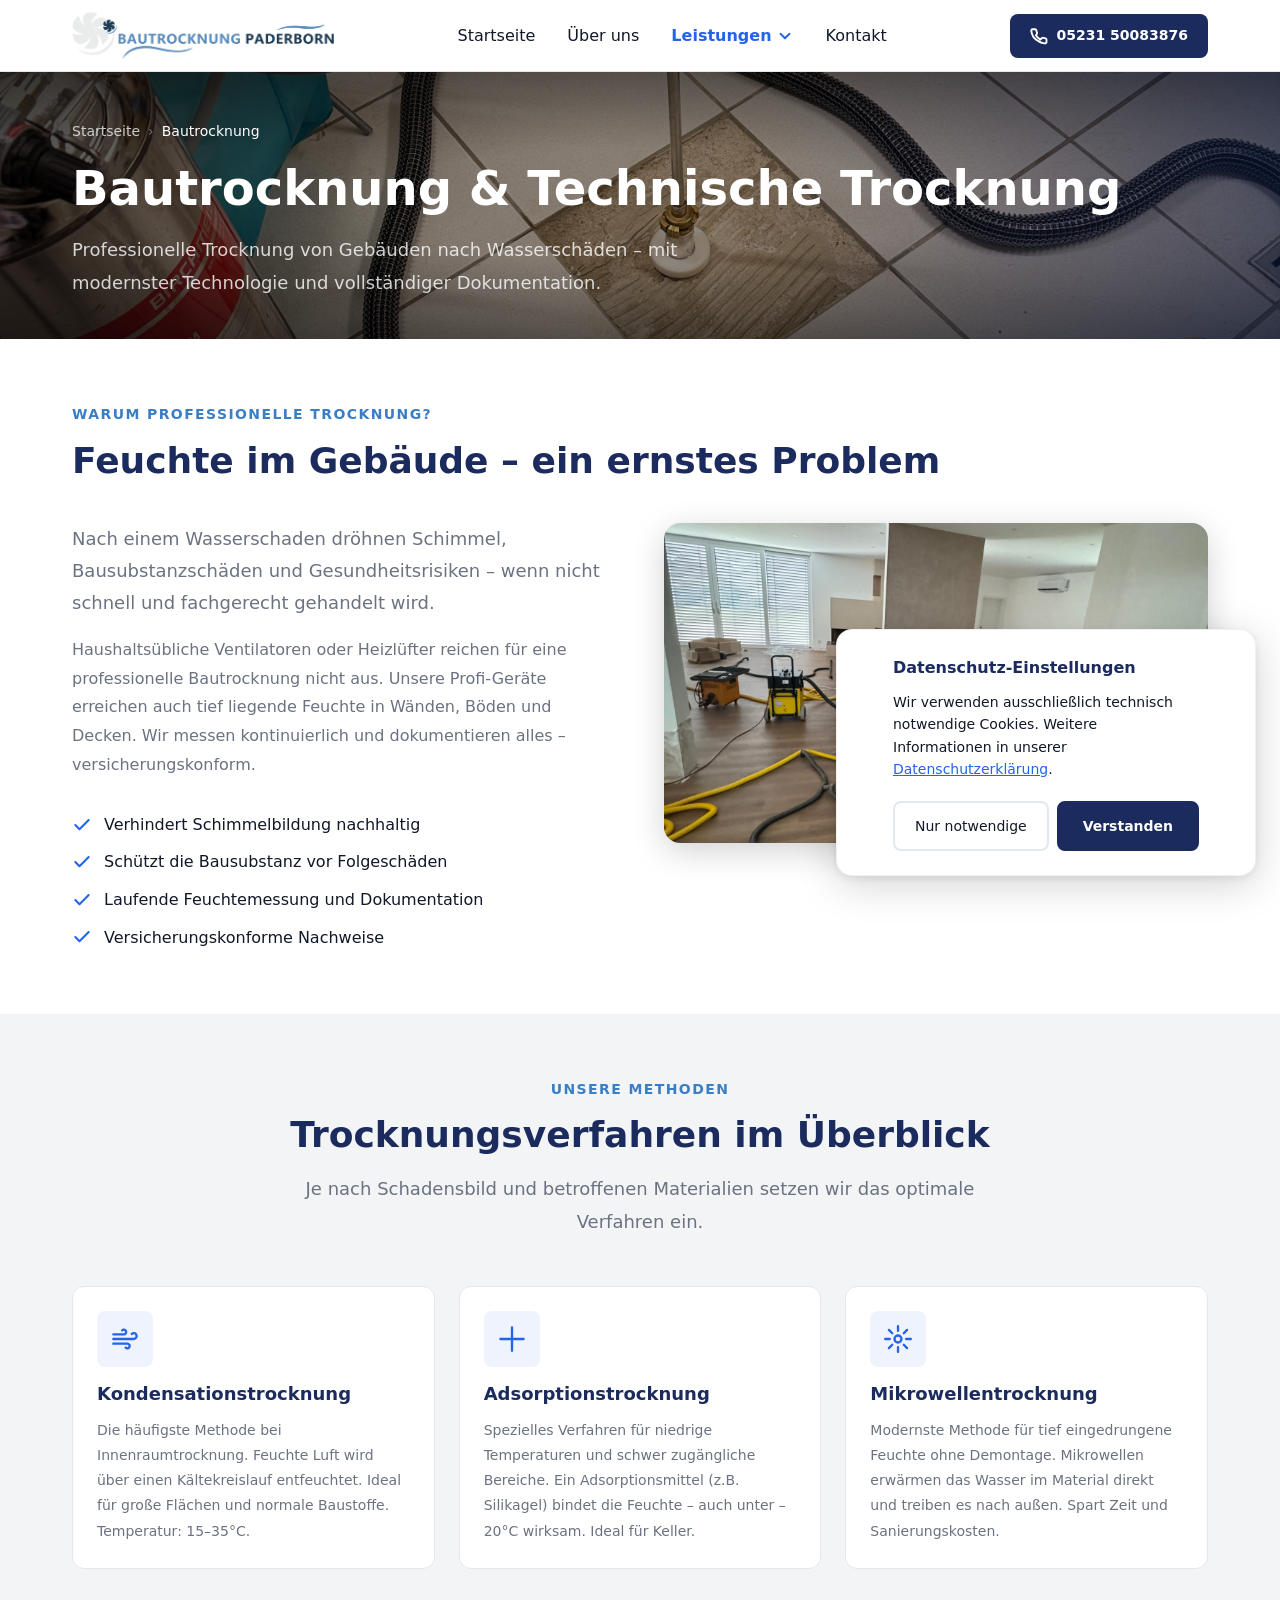
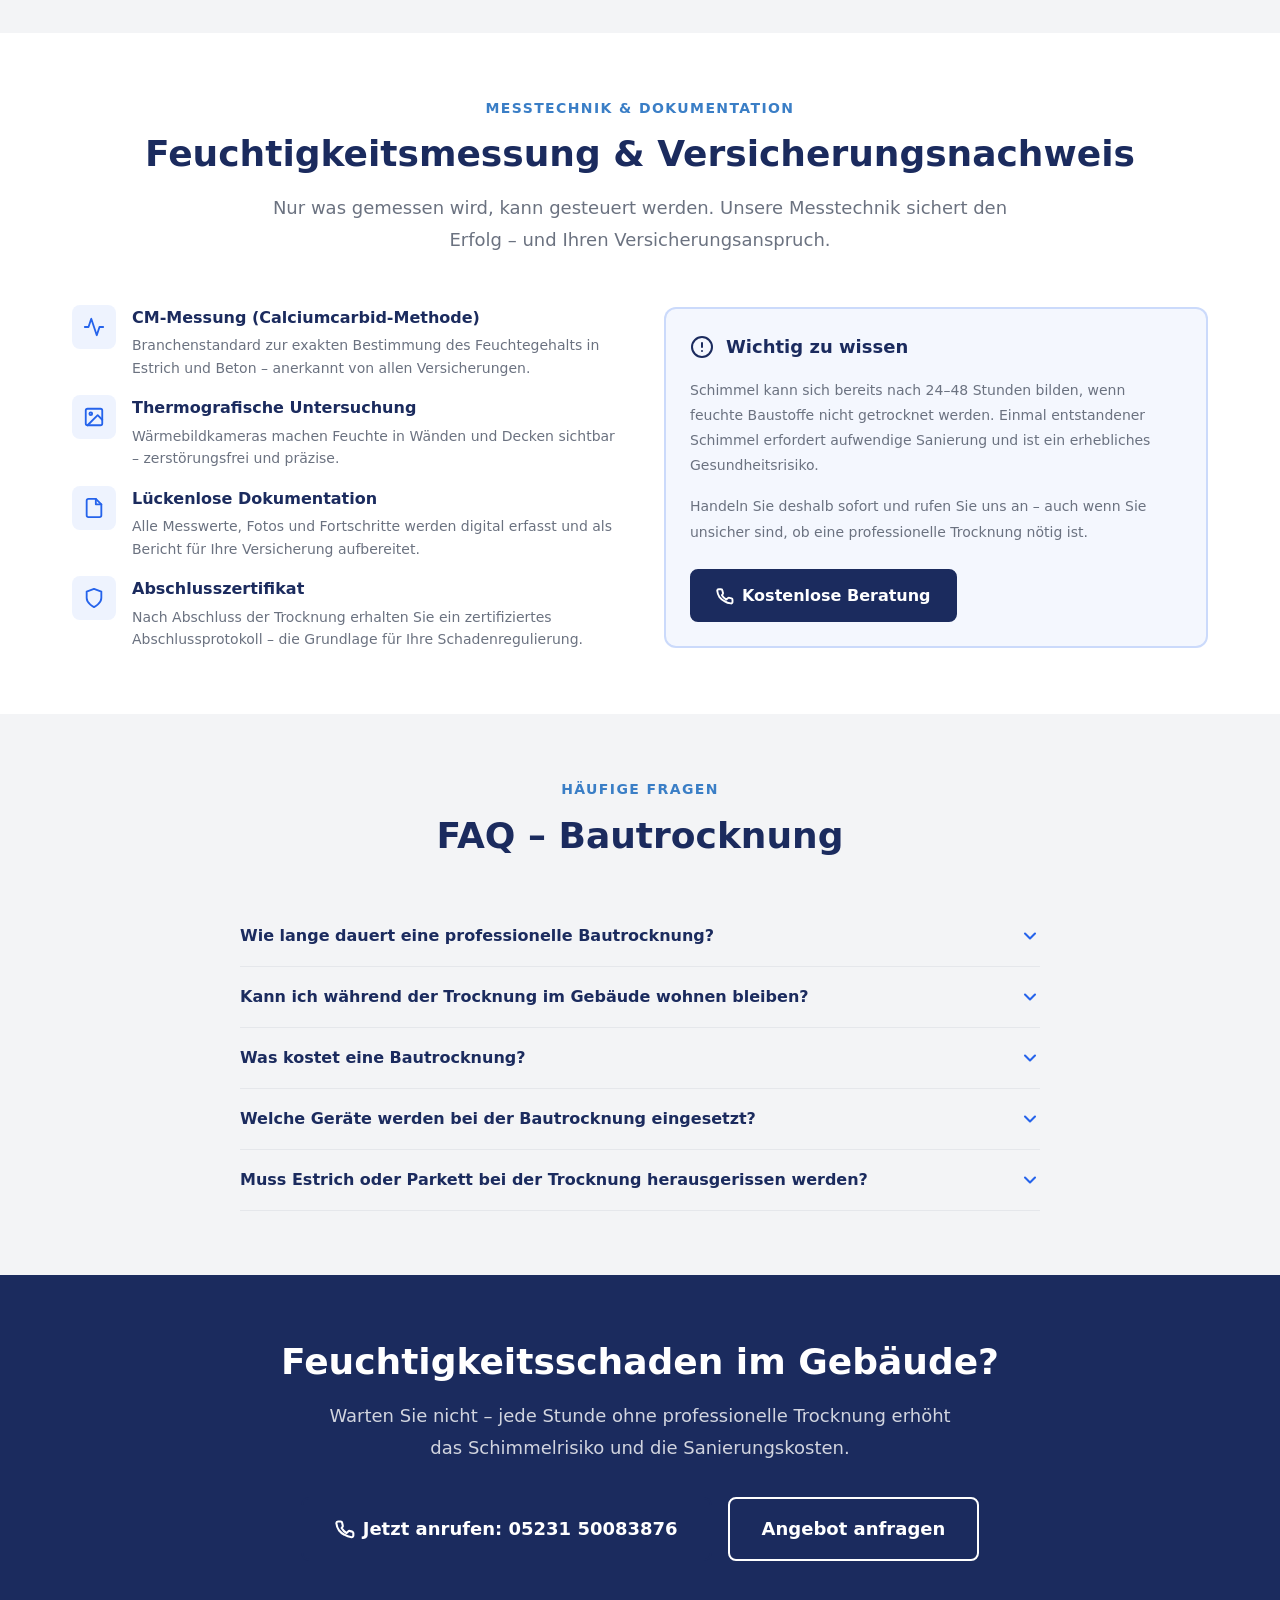
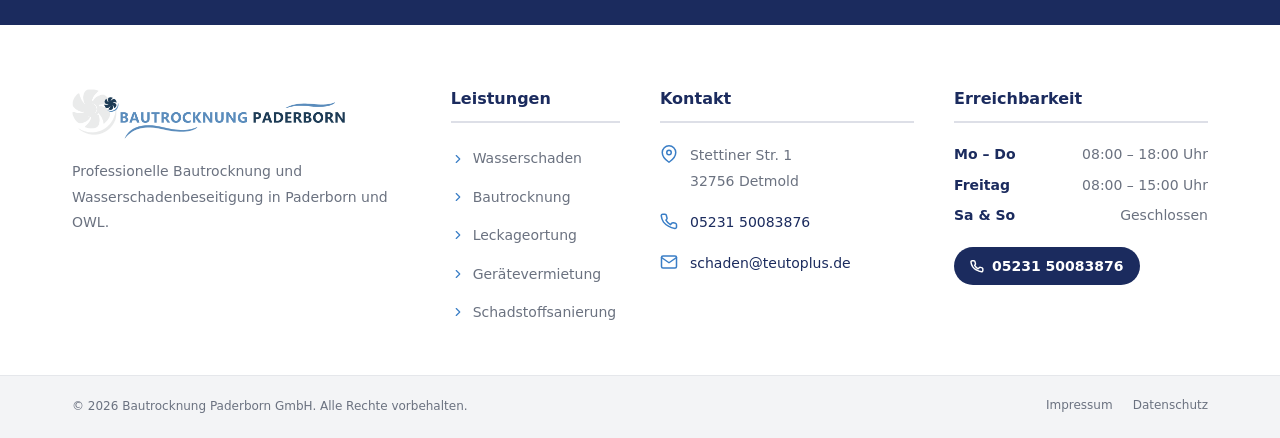
==== bautrocknung.html @ 8a23edb9 "geraete" ====
<!DOCTYPE html>
<html lang="de">
<head>
  <meta charset="UTF-8">
  <meta name="viewport" content="width=device-width, initial-scale=1.0">
  <meta name="description" content="Professionelle Bautrocknung in Paderborn und OWL. Bautrocknung Paderborn GmbH nutzt modernste Trocknungsger&auml;te und dokumentiert alles f&uuml;r die Versicherung..">
  <meta name="robots" content="index, follow">
  <meta name="theme-color" content="#1B2B5E">
  <title>Bautrocknung &amp; Technische Trocknung | Bautrocknung Paderborn GmbH</title>
  <link rel="stylesheet" href="css/style.css">
  <link rel="icon" type="image/png" href="assets/favicon.png">
  <!-- SEO -->
  <link rel="canonical" href="https://www.bautrocknung-paderborn.de/bautrocknung">
  <meta property="og:title" content="Bautrocknung &amp; Technische Trocknung | Bautrocknung Paderborn GmbH">
  <meta property="og:description" content="Professionelle Bautrocknung in Paderborn und OWL. Bautrocknung Paderborn GmbH nutzt modernste Trocknungsgeräte und dokumentiert alles für die Versicherung.">
  <meta property="og:type" content="website">
  <meta property="og:url" content="https://www.bautrocknung-paderborn.de/bautrocknung">
  <meta property="og:locale" content="de_DE">
  <meta property="og:site_name" content="Bautrocknung Paderborn GmbH">
  <meta property="og:image" content="https://www.bautrocknung-paderborn.de/assets/images/Logo_Bautrocknung.png">
  <meta name="twitter:card" content="summary_large_image">
  <meta name="twitter:title" content="Bautrocknung &amp; Technische Trocknung | Bautrocknung Paderborn GmbH">
  <meta name="twitter:description" content="Professionelle Bautrocknung in Paderborn und OWL. Bautrocknung Paderborn GmbH nutzt modernste Trocknungsgeräte und dokumentiert alles für die Versicherung.">
</head>
<body>
<a href="#main-content" class="skip-link">Zum Inhalt springen</a>

<!-- HEADER -->
<header class="site-header" id="site-header">
  <nav class="navbar" role="navigation" aria-label="Hauptnavigation"><div class="container"><div class="navbar__inner">
    <a href="index.html" class="navbar__logo" aria-label="Startseite"><img src="assets/images/Logo_Bautrocknung.png" alt="Bautrocknung Paderborn GmbH" class="navbar__logo-img"></a>
    <ul class="navbar-nav" role="list">
      <li><a href="index.html" class="nav-link">Startseite</a></li>
      <li><a href="ueber-uns.html" class="nav-link">Über uns</a></li>
      <li class="nav-dropdown">
        <button class="nav-dropdown-toggle" aria-expanded="false" aria-haspopup="true">Leistungen<svg class="dropdown-chevron icon--sm" xmlns="http://www.w3.org/2000/svg" viewBox="0 0 24 24" fill="none" stroke="currentColor" stroke-width="2.5" stroke-linecap="round" stroke-linejoin="round" aria-hidden="true"><polyline points="6 9 12 15 18 9"/></svg></button>
        <ul class="dropdown-menu" role="list">
          <li><a href="wasserschaden.html" class="dropdown-link"><svg xmlns="http://www.w3.org/2000/svg" viewBox="0 0 24 24" fill="none" stroke="currentColor" stroke-width="2" stroke-linecap="round" stroke-linejoin="round" aria-hidden="true"><path d="M12 2.69l5.66 5.66a8 8 0 1 1-11.31 0z"/></svg>Wasserschaden</a></li>
          <li><a href="bautrocknung.html" class="dropdown-link"><svg xmlns="http://www.w3.org/2000/svg" viewBox="0 0 24 24" fill="none" stroke="currentColor" stroke-width="2" stroke-linecap="round" stroke-linejoin="round" aria-hidden="true"><path d="M9.59 4.59A2 2 0 1 1 11 8H2m10.59 11.41A2 2 0 1 0 14 16H2m15.73-8.27A2.5 2.5 0 1 1 19.5 12H2"/></svg>Bautrocknung</a></li>
          <li><a href="leckageortung.html" class="dropdown-link"><svg xmlns="http://www.w3.org/2000/svg" viewBox="0 0 24 24" fill="none" stroke="currentColor" stroke-width="2" stroke-linecap="round" stroke-linejoin="round" aria-hidden="true"><circle cx="11" cy="11" r="8"/><line x1="21" y1="21" x2="16.65" y2="16.65"/></svg>Leckageortung</a></li>
          <li><a href="vermietung.html" class="dropdown-link"><svg xmlns="http://www.w3.org/2000/svg" viewBox="0 0 24 24" fill="none" stroke="currentColor" stroke-width="2" stroke-linecap="round" stroke-linejoin="round" aria-hidden="true"><rect x="1" y="3" width="15" height="13" rx="1"/><polygon points="16 8 20 8 23 11 23 16 16 16 16 8"/><circle cx="5.5" cy="18.5" r="2.5"/><circle cx="18.5" cy="18.5" r="2.5"/></svg>Ger&auml;tevermietung</a></li>
          <li><a href="schadstoffsanierung.html" class="dropdown-link"><svg xmlns="http://www.w3.org/2000/svg" viewBox="0 0 24 24" fill="none" stroke="currentColor" stroke-width="2" stroke-linecap="round" stroke-linejoin="round" aria-hidden="true"><path d="M10.29 3.86L1.82 18a2 2 0 0 0 1.71 3h16.94a2 2 0 0 0 1.71-3L13.71 3.86a2 2 0 0 0-3.42 0z"/><line x1="12" y1="9" x2="12" y2="13"/><line x1="12" y1="17" x2="12.01" y2="17"/></svg>Schadstoffsanierung</a></li>
        </ul>
      </li>
      <li><a href="kontakt.html" class="nav-link">Kontakt</a></li>
    </ul>
    <a href="tel:+49523150083876" class="nav-emergency"><svg xmlns="http://www.w3.org/2000/svg" viewBox="0 0 24 24" fill="none" stroke="currentColor" stroke-width="2.5" stroke-linecap="round" stroke-linejoin="round" aria-hidden="true"><path d="M22 16.92v3a2 2 0 0 1-2.18 2 19.79 19.79 0 0 1-8.63-3.07A19.5 19.5 0 0 1 4.69 13.5a19.79 19.79 0 0 1-3.07-8.67A2 2 0 0 1 3.6 3h3a2 2 0 0 1 2 1.72c.127.96.361 1.903.7 2.81a2 2 0 0 1-.45 2.11L7.91 10.91a16 16 0 0 0 5.94 5.94l1.98-1.98a2 2 0 0 1 2.11-.45c.907.339 1.85.573 2.81.7A2 2 0 0 1 22 16.92z"/></svg>05231 50083876</a>
    <button class="hamburger" id="hamburger" aria-expanded="false" aria-controls="mobile-menu" aria-label="Men&uuml; &ouml;ffnen"><span class="hamburger__line" aria-hidden="true"></span><span class="hamburger__line" aria-hidden="true"></span><span class="hamburger__line" aria-hidden="true"></span></button>
  </div></div></nav>
  <div class="mobile-menu" id="mobile-menu" role="navigation" aria-label="Mobile Navigation"><div class="mobile-menu__inner"><ul role="list">
    <li><a href="index.html" class="mobile-nav-link"><svg xmlns="http://www.w3.org/2000/svg" viewBox="0 0 24 24" fill="none" stroke="currentColor" stroke-width="2" stroke-linecap="round" stroke-linejoin="round" width="20" height="20" aria-hidden="true"><path d="M3 9l9-7 9 7v11a2 2 0 0 1-2 2H5a2 2 0 0 1-2-2z"/><polyline points="9 22 9 12 15 12 15 22"/></svg>Startseite</a></li>
    <li><a href="ueber-uns.html" class="mobile-nav-link"><svg xmlns="http://www.w3.org/2000/svg" viewBox="0 0 24 24" fill="none" stroke="currentColor" stroke-width="2" stroke-linecap="round" stroke-linejoin="round" width="20" height="20" aria-hidden="true"><path d="M17 21v-2a4 4 0 0 0-4-4H5a4 4 0 0 0-4 4v2"/><circle cx="9" cy="7" r="4"/><path d="M23 21v-2a4 4 0 0 0-3-3.87"/><path d="M16 3.13a4 4 0 0 1 0 7.75"/></svg>Über uns</a></li>
    <li><span class="mobile-dropdown-label">Leistungen</span></li>
    <li><a href="wasserschaden.html" class="mobile-sub-link"><svg xmlns="http://www.w3.org/2000/svg" viewBox="0 0 24 24" fill="none" stroke="currentColor" stroke-width="2" stroke-linecap="round" stroke-linejoin="round" aria-hidden="true"><path d="M12 2.69l5.66 5.66a8 8 0 1 1-11.31 0z"/></svg>Wasserschaden</a></li>
    <li><a href="bautrocknung.html" class="mobile-sub-link"><svg xmlns="http://www.w3.org/2000/svg" viewBox="0 0 24 24" fill="none" stroke="currentColor" stroke-width="2" stroke-linecap="round" stroke-linejoin="round" aria-hidden="true"><path d="M9.59 4.59A2 2 0 1 1 11 8H2m10.59 11.41A2 2 0 1 0 14 16H2m15.73-8.27A2.5 2.5 0 1 1 19.5 12H2"/></svg>Bautrocknung</a></li>
    <li><a href="leckageortung.html" class="mobile-sub-link"><svg xmlns="http://www.w3.org/2000/svg" viewBox="0 0 24 24" fill="none" stroke="currentColor" stroke-width="2" stroke-linecap="round" stroke-linejoin="round" aria-hidden="true"><circle cx="11" cy="11" r="8"/><line x1="21" y1="21" x2="16.65" y2="16.65"/></svg>Leckageortung</a></li>
    <li><a href="vermietung.html" class="mobile-sub-link"><svg xmlns="http://www.w3.org/2000/svg" viewBox="0 0 24 24" fill="none" stroke="currentColor" stroke-width="2" stroke-linecap="round" stroke-linejoin="round" aria-hidden="true"><rect x="1" y="3" width="15" height="13" rx="1"/><polygon points="16 8 20 8 23 11 23 16 16 16 16 8"/><circle cx="5.5" cy="18.5" r="2.5"/><circle cx="18.5" cy="18.5" r="2.5"/></svg>Ger&auml;tevermietung</a></li>
    <li><a href="schadstoffsanierung.html" class="mobile-sub-link"><svg xmlns="http://www.w3.org/2000/svg" viewBox="0 0 24 24" fill="none" stroke="currentColor" stroke-width="2" stroke-linecap="round" stroke-linejoin="round" aria-hidden="true"><path d="M10.29 3.86L1.82 18a2 2 0 0 0 1.71 3h16.94a2 2 0 0 0 1.71-3L13.71 3.86a2 2 0 0 0-3.42 0z"/><line x1="12" y1="9" x2="12" y2="13"/><line x1="12" y1="17" x2="12.01" y2="17"/></svg>Schadstoffsanierung</a></li>
    <li><a href="kontakt.html" class="mobile-nav-link"><svg xmlns="http://www.w3.org/2000/svg" viewBox="0 0 24 24" fill="none" stroke="currentColor" stroke-width="2" stroke-linecap="round" stroke-linejoin="round" width="20" height="20" aria-hidden="true"><path d="M21 15a2 2 0 0 1-2 2H7l-4 4V5a2 2 0 0 1 2-2h14a2 2 0 0 1 2 2z"/></svg>Kontakt</a></li>
  </ul><a href="tel:+49523150083876" class="mobile-menu__emergency"><svg xmlns="http://www.w3.org/2000/svg" viewBox="0 0 24 24" fill="none" stroke="currentColor" stroke-width="2.5" stroke-linecap="round" stroke-linejoin="round" width="24" height="24" aria-hidden="true"><path d="M22 16.92v3a2 2 0 0 1-2.18 2 19.79 19.79 0 0 1-8.63-3.07A19.5 19.5 0 0 1 4.69 13.5a19.79 19.79 0 0 1-3.07-8.67A2 2 0 0 1 3.6 3h3a2 2 0 0 1 2 1.72c.127.96.361 1.903.7 2.81a2 2 0 0 1-.45 2.11L7.91 10.91a16 16 0 0 0 5.94 5.94l1.98-1.98a2 2 0 0 1 2.11-.45c.907.339 1.85.573 2.81.7A2 2 0 0 1 22 16.92z"/></svg>05231 50083876</a></div></div>
</header>


<main id="main-content">

  <!-- Inner Hero -->
  <section class="hero-inner hero-inner--bautrocknung" aria-labelledby="page-title">
    <div class="container"><div class="hero-inner__content">
      <nav class="breadcrumb" aria-label="Brotkrumennavigation">
        <span class="breadcrumb__item"><a href="index.html">Startseite</a></span>
        <span class="breadcrumb__separator" aria-hidden="true">›</span>
        <span class="breadcrumb__item--active" aria-current="page">Bautrocknung</span>
      </nav>
      <h1 class="hero-inner__title" id="page-title">Bautrocknung &amp; Technische Trocknung</h1>
      <p class="hero-inner__lead">Professionelle Trocknung von Geb&auml;uden nach Wassersch&auml;den &ndash; mit modernster Technologie und vollst&auml;ndiger Dokumentation.</p>
    </div></div>
  </section>

  <!-- Intro -->
  <section class="section" aria-labelledby="intro-heading">
    <div class="container">
      <div style="margin-bottom:var(--space-10);">
        <span class="section-label">Warum professionelle Trocknung?</span>
        <h2 id="intro-heading">Feuchte im Geb&auml;ude &ndash; ein ernstes Problem</h2>
      </div>
      <div class="grid--2" style="align-items:start; gap:var(--space-12);">
        <div>
          <p class="lead">Nach einem Wasserschaden dr&ouml;hnen Schimmel, Bausubstanzsch&auml;den und Gesundheitsrisiken &ndash; wenn nicht schnell und fachgerecht gehandelt wird.</p>
          <p class="mt-4" style="color:var(--color-gray);">Haushalts&uuml;bliche Ventilatoren oder Heizl&uuml;fter reichen f&uuml;r eine professionelle Bautrocknung nicht aus. Unsere Profi-Ger&auml;te erreichen auch tief liegende Feuchte in W&auml;nden, B&ouml;den und Decken. Wir messen kontinuierlich und dokumentieren alles &ndash; versicherungskonform.</p>
          <ul class="icon-list mt-8" role="list">
            <li class="icon-list__item"><svg xmlns="http://www.w3.org/2000/svg" viewBox="0 0 24 24" fill="none" stroke="currentColor" stroke-width="2.5" stroke-linecap="round" stroke-linejoin="round" width="20" height="20" aria-hidden="true"><polyline points="20 6 9 17 4 12"/></svg>Verhindert Schimmelbildung nachhaltig</li>
            <li class="icon-list__item"><svg xmlns="http://www.w3.org/2000/svg" viewBox="0 0 24 24" fill="none" stroke="currentColor" stroke-width="2.5" stroke-linecap="round" stroke-linejoin="round" width="20" height="20" aria-hidden="true"><polyline points="20 6 9 17 4 12"/></svg>Sch&uuml;tzt die Bausubstanz vor Folgesch&auml;den</li>
            <li class="icon-list__item"><svg xmlns="http://www.w3.org/2000/svg" viewBox="0 0 24 24" fill="none" stroke="currentColor" stroke-width="2.5" stroke-linecap="round" stroke-linejoin="round" width="20" height="20" aria-hidden="true"><polyline points="20 6 9 17 4 12"/></svg>Laufende Feuchtemessung und Dokumentation</li>
            <li class="icon-list__item"><svg xmlns="http://www.w3.org/2000/svg" viewBox="0 0 24 24" fill="none" stroke="currentColor" stroke-width="2.5" stroke-linecap="round" stroke-linejoin="round" width="20" height="20" aria-hidden="true"><polyline points="20 6 9 17 4 12"/></svg>Versicherungskonforme Nachweise</li>
          </ul>
        </div>
        <div class="img-placeholder" role="img" aria-label="Bautrockner im Einsatz" style="min-height:320px;background:url('assets/images/Bautrocknung2.JPG') center/cover no-repeat;"></div>
      </div>
    </div>
  </section>

  <!-- Drying Methods -->
  <section class="section section--gray" aria-labelledby="methods-heading">
    <div class="container">
      <div class="section-header text-center">
        <span class="section-label">Unsere Methoden</span>
        <h2 id="methods-heading">Trocknungsverfahren im &Uuml;berblick</h2>
        <p class="lead mt-4">Je nach Schadensbild und betroffenen Materialien setzen wir das optimale Verfahren ein.</p>
      </div>
      <div class="grid--3">
        <div class="method-card">
          <div class="method-card__icon"><svg xmlns="http://www.w3.org/2000/svg" viewBox="0 0 24 24" fill="none" stroke="currentColor" stroke-width="2" stroke-linecap="round" stroke-linejoin="round" width="28" height="28" aria-hidden="true"><path d="M9.59 4.59A2 2 0 1 1 11 8H2m10.59 11.41A2 2 0 1 0 14 16H2m15.73-8.27A2.5 2.5 0 1 1 19.5 12H2"/></svg></div>
          <h3 class="method-card__title">Kondensationstrocknung</h3>
          <p class="method-card__desc">Die h&auml;ufigste Methode bei Innenraumtrocknung. Feuchte Luft wird &uuml;ber einen K&auml;ltekreislauf entfeuchtet. Ideal f&uuml;r gro&szlig;e Fl&auml;chen und normale Baustoffe. Temperatur: 15&ndash;35&deg;C.</p>
        </div>
        <div class="method-card">
          <div class="method-card__icon"><svg xmlns="http://www.w3.org/2000/svg" viewBox="0 0 24 24" fill="none" stroke="currentColor" stroke-width="2" stroke-linecap="round" stroke-linejoin="round" width="28" height="28" aria-hidden="true"><path d="M12 2v20M2 12h20"/></svg></div>
          <h3 class="method-card__title">Adsorptionstrocknung</h3>
          <p class="method-card__desc">Spezielles Verfahren f&uuml;r niedrige Temperaturen und schwer zug&auml;ngliche Bereiche. Ein Adsorptionsmittel (z.B. Silikagel) bindet die Feuchte &ndash; auch unter &ndash;20&deg;C wirksam. Ideal f&uuml;r Keller.</p>
        </div>
        <div class="method-card">
          <div class="method-card__icon"><svg xmlns="http://www.w3.org/2000/svg" viewBox="0 0 24 24" fill="none" stroke="currentColor" stroke-width="2" stroke-linecap="round" stroke-linejoin="round" width="28" height="28" aria-hidden="true"><circle cx="12" cy="12" r="3"/><path d="M12 1v4M12 19v4M4.22 4.22l2.83 2.83M16.95 16.95l2.83 2.83M1 12h4M19 12h4M4.22 19.78l2.83-2.83M16.95 7.05l2.83-2.83"/></svg></div>
          <h3 class="method-card__title">Mikrowellentrocknung</h3>
          <p class="method-card__desc">Modernste Methode f&uuml;r tief eingedrungene Feuchte ohne Demontage. Mikrowellen erw&auml;rmen das Wasser im Material direkt und treiben es nach au&szlig;en. Spart Zeit und Sanierungskosten.</p>
        </div>
      </div>
    </div>
  </section>

  <!-- Measurement & Documentation -->
  <section class="section" aria-labelledby="measure-heading">
    <div class="container">
      <div class="section-header text-center">
        <span class="section-label">Messtechnik &amp; Dokumentation</span>
        <h2 id="measure-heading">Feuchtigkeitsmessung &amp; Versicherungsnachweis</h2>
        <p class="lead mt-4">Nur was gemessen wird, kann gesteuert werden. Unsere Messtechnik sichert den Erfolg &ndash; und Ihren Versicherungsanspruch.</p>
      </div>
      <div class="grid--2" style="align-items:center; gap:var(--space-12);">
        <div>
          <ul class="usp-list" role="list">
            <li class="usp-item">
              <div class="usp-item__icon"><svg xmlns="http://www.w3.org/2000/svg" viewBox="0 0 24 24" fill="none" stroke="currentColor" stroke-width="2" stroke-linecap="round" stroke-linejoin="round" width="22" height="22" aria-hidden="true"><polyline points="22 12 18 12 15 21 9 3 6 12 2 12"/></svg></div>
              <div><div class="usp-item__title">CM-Messung (Calciumcarbid-Methode)</div><div class="usp-item__desc">Branchenstandard zur exakten Bestimmung des Feuchtegehalts in Estrich und Beton &ndash; anerkannt von allen Versicherungen.</div></div>
            </li>
            <li class="usp-item">
              <div class="usp-item__icon"><svg xmlns="http://www.w3.org/2000/svg" viewBox="0 0 24 24" fill="none" stroke="currentColor" stroke-width="2" stroke-linecap="round" stroke-linejoin="round" width="22" height="22" aria-hidden="true"><rect x="3" y="3" width="18" height="18" rx="2"/><circle cx="8.5" cy="8.5" r="1.5"/><polyline points="21 15 16 10 5 21"/></svg></div>
              <div><div class="usp-item__title">Thermografische Untersuchung</div><div class="usp-item__desc">W&auml;rmebildkameras machen Feuchte in W&auml;nden und Decken sichtbar &ndash; zerst&ouml;rungsfrei und pr&auml;zise.</div></div>
            </li>
            <li class="usp-item">
              <div class="usp-item__icon"><svg xmlns="http://www.w3.org/2000/svg" viewBox="0 0 24 24" fill="none" stroke="currentColor" stroke-width="2" stroke-linecap="round" stroke-linejoin="round" width="22" height="22" aria-hidden="true"><path d="M14 2H6a2 2 0 0 0-2 2v16a2 2 0 0 0 2 2h12a2 2 0 0 0 2-2V8z"/><polyline points="14 2 14 8 20 8"/></svg></div>
              <div><div class="usp-item__title">L&uuml;ckenlose Dokumentation</div><div class="usp-item__desc">Alle Messwerte, Fotos und Fortschritte werden digital erfasst und als Bericht f&uuml;r Ihre Versicherung aufbereitet.</div></div>
            </li>
            <li class="usp-item">
              <div class="usp-item__icon"><svg xmlns="http://www.w3.org/2000/svg" viewBox="0 0 24 24" fill="none" stroke="currentColor" stroke-width="2" stroke-linecap="round" stroke-linejoin="round" width="22" height="22" aria-hidden="true"><path d="M12 22s8-4 8-10V5l-8-3-8 3v7c0 6 8 10 8 10z"/></svg></div>
              <div><div class="usp-item__title">Abschlusszertifikat</div><div class="usp-item__desc">Nach Abschluss der Trocknung erhalten Sie ein zertifiziertes Abschlussprotokoll &ndash; die Grundlage f&uuml;r Ihre Schadenregulierung.</div></div>
            </li>
          </ul>
        </div>
        <div class="highlight-box highlight-box--blue">
          <div class="highlight-box__title" style="color:var(--color-primary);"><svg xmlns="http://www.w3.org/2000/svg" viewBox="0 0 24 24" fill="none" stroke="currentColor" stroke-width="2" stroke-linecap="round" stroke-linejoin="round" width="24" height="24" aria-hidden="true"><circle cx="12" cy="12" r="10"/><line x1="12" y1="8" x2="12" y2="12"/><line x1="12" y1="16" x2="12.01" y2="16"/></svg>Wichtig zu wissen</div>
          <p style="color:var(--color-gray);font-size:var(--font-size-sm);line-height:var(--line-height-loose);">Schimmel kann sich bereits nach 24&ndash;48 Stunden bilden, wenn feuchte Baustoffe nicht getrocknet werden. Einmal entstandener Schimmel erfordert aufwendige Sanierung und ist ein erhebliches Gesundheitsrisiko.</p>
          <p style="color:var(--color-gray);font-size:var(--font-size-sm);line-height:var(--line-height-loose);margin-top:var(--space-4);">Handeln Sie deshalb sofort und rufen Sie uns an &ndash; auch wenn Sie unsicher sind, ob eine professionelle Trocknung n&ouml;tig ist.</p>
          <a href="tel:+49523150083876" class="btn btn--danger mt-6" style="display:inline-flex;"><svg xmlns="http://www.w3.org/2000/svg" viewBox="0 0 24 24" fill="none" stroke="currentColor" stroke-width="2.5" stroke-linecap="round" stroke-linejoin="round" width="18" height="18" aria-hidden="true"><path d="M22 16.92v3a2 2 0 0 1-2.18 2 19.79 19.79 0 0 1-8.63-3.07A19.5 19.5 0 0 1 4.69 13.5a19.79 19.79 0 0 1-3.07-8.67A2 2 0 0 1 3.6 3h3a2 2 0 0 1 2 1.72c.127.96.361 1.903.7 2.81a2 2 0 0 1-.45 2.11L7.91 10.91a16 16 0 0 0 5.94 5.94l1.98-1.98a2 2 0 0 1 2.11-.45c.907.339 1.85.573 2.81.7A2 2 0 0 1 22 16.92z"/></svg>Kostenlose Beratung</a>
        </div>
      </div>
    </div>
  </section>

  <!-- FAQ -->
  <section class="section section--gray" aria-labelledby="faq-heading">
    <div class="container">
      <div class="section-header text-center"><span class="section-label">H&auml;ufige Fragen</span><h2 id="faq-heading">FAQ &ndash; Bautrocknung</h2></div>
      <dl class="faq-list" role="list">
        <div class="faq-item" role="listitem"><details>
          <summary class="faq-question">Wie lange dauert eine professionelle Bautrocknung?<svg class="faq-chevron" xmlns="http://www.w3.org/2000/svg" viewBox="0 0 24 24" fill="none" stroke="currentColor" stroke-width="2.5" stroke-linecap="round" stroke-linejoin="round" aria-hidden="true"><polyline points="6 9 12 15 18 9"/></svg></summary>
          <div class="faq-answer">Die Dauer h&auml;ngt von Ausma&szlig; des Schadens, den betroffenen Materialien und den Umgebungsbedingungen ab. Typischerweise dauert eine professionelle Trocknung 1&ndash;6 Wochen. Wir messen regelm&auml;&szlig;ig und informieren Sie &uuml;ber den Fortschritt.</div>
        </details></div>
        <div class="faq-item" role="listitem"><details>
          <summary class="faq-question">Kann ich w&auml;hrend der Trocknung im Geb&auml;ude wohnen bleiben?<svg class="faq-chevron" xmlns="http://www.w3.org/2000/svg" viewBox="0 0 24 24" fill="none" stroke="currentColor" stroke-width="2.5" stroke-linecap="round" stroke-linejoin="round" aria-hidden="true"><polyline points="6 9 12 15 18 9"/></svg></summary>
          <div class="faq-answer">Bei kleineren Sch&auml;den ist ein Verbleib meist m&ouml;glich. Die Trocknungsger&auml;te erzeugen etwas L&auml;rm und ver&auml;ndern das Raumklima. Bei gr&ouml;&szlig;eren Sch&auml;den empfehlen wir eine vor&uuml;bergehende Umsiedlung &ndash; wir beraten Sie individuell.</div>
        </details></div>
        <div class="faq-item" role="listitem"><details>
          <summary class="faq-question">Was kostet eine Bautrocknung?<svg class="faq-chevron" xmlns="http://www.w3.org/2000/svg" viewBox="0 0 24 24" fill="none" stroke="currentColor" stroke-width="2.5" stroke-linecap="round" stroke-linejoin="round" aria-hidden="true"><polyline points="6 9 12 15 18 9"/></svg></summary>
          <div class="faq-answer">Die Kosten richten sich nach Schadensgr&ouml;&szlig;e, Trocknungsmethode und -dauer. In den meisten F&auml;llen &uuml;bernimmt die Geb&auml;udeversicherung die Kosten. Wir erstellen Ihnen gerne ein kostenloses Angebot nach einer Vor-Ort-Begutachtung.</div>
        </details></div>
        <div class="faq-item" role="listitem"><details>
          <summary class="faq-question">Welche Ger&auml;te werden bei der Bautrocknung eingesetzt?<svg class="faq-chevron" xmlns="http://www.w3.org/2000/svg" viewBox="0 0 24 24" fill="none" stroke="currentColor" stroke-width="2.5" stroke-linecap="round" stroke-linejoin="round" aria-hidden="true"><polyline points="6 9 12 15 18 9"/></svg></summary>
          <div class="faq-answer">Je nach Verfahren setzen wir Kondensationstrockner, Adsorptionstrockner, Bel&uuml;ftungsgebläse und W&auml;rmeerzeuger ein. Die Auswahl der Ger&auml;te erfolgt nach den Ergebnissen der Eingangsdiagnostik. Alle Ger&auml;te sind professionelle Industrieger&auml;te weit &uuml;ber haushalts&uuml;blichen Standards.</div>
        </details></div>
        <div class="faq-item" role="listitem"><details>
          <summary class="faq-question">Muss Estrich oder Parkett bei der Trocknung herausgerissen werden?<svg class="faq-chevron" xmlns="http://www.w3.org/2000/svg" viewBox="0 0 24 24" fill="none" stroke="currentColor" stroke-width="2.5" stroke-linecap="round" stroke-linejoin="round" aria-hidden="true"><polyline points="6 9 12 15 18 9"/></svg></summary>
          <div class="faq-answer">Nicht immer. Moderne Injektionstrocknung erm&ouml;glicht es, Feuchtigkeit unter Estrich zu trocknen ohne diesen vollst&auml;ndig zu entfernen. Wir bewerten individuell, welche Methode am wirtschaftlichsten ist &ndash; mit Blick auf Ihre Versicherungsleistungen.</div>
        </details></div>
      </dl>
    </div>
  </section>

  <!-- CTA Band -->
  <section class="cta-band" aria-labelledby="cta-bt-heading">
    <div class="container">
      <h2 class="cta-band__title" id="cta-bt-heading">Feuchtigkeitsschaden im Geb&auml;ude?</h2>
      <p class="cta-band__sub">Warten Sie nicht &ndash; jede Stunde ohne professionelle Trocknung erh&ouml;ht das Schimmelrisiko und die Sanierungskosten.</p>
      <div class="cta-band__actions">
        <a href="tel:+49523150083876" class="btn btn--danger btn--lg"><svg xmlns="http://www.w3.org/2000/svg" viewBox="0 0 24 24" fill="none" stroke="currentColor" stroke-width="2.5" stroke-linecap="round" stroke-linejoin="round" width="20" height="20" aria-hidden="true"><path d="M22 16.92v3a2 2 0 0 1-2.18 2 19.79 19.79 0 0 1-8.63-3.07A19.5 19.5 0 0 1 4.69 13.5a19.79 19.79 0 0 1-3.07-8.67A2 2 0 0 1 3.6 3h3a2 2 0 0 1 2 1.72c.127.96.361 1.903.7 2.81a2 2 0 0 1-.45 2.11L7.91 10.91a16 16 0 0 0 5.94 5.94l1.98-1.98a2 2 0 0 1 2.11-.45c.907.339 1.85.573 2.81.7A2 2 0 0 1 22 16.92z"/></svg>Jetzt anrufen: 05231 50083876</a>
        <a href="kontakt.html" class="btn btn--outline--white btn--lg">Angebot anfragen</a>
      </div>
    </div>
  </section>

</main>


<!-- FOOTER -->
<footer class="site-footer" role="contentinfo">
  <div class="footer-main"><div class="container"><div class="footer-grid">
    <div class="footer-col"><a href="index.html" class="footer-logo"><img src="assets/images/Logo_Bautrocknung.png" alt="Bautrocknung Paderborn GmbH" class="footer-logo__img"></a><p class="footer-tagline">Professionelle Bautrocknung und Wasserschadenbeseitigung in Paderborn und OWL.</p></div>
    <div class="footer-col"><h3 class="footer-col__title">Leistungen</h3><ul class="footer-nav-list" role="list"><li><a href="wasserschaden.html" class="footer-nav-link"><svg xmlns="http://www.w3.org/2000/svg" viewBox="0 0 24 24" fill="none" stroke="currentColor" stroke-width="2" stroke-linecap="round" stroke-linejoin="round" aria-hidden="true"><polyline points="9 18 15 12 9 6"/></svg>Wasserschaden</a></li><li><a href="bautrocknung.html" class="footer-nav-link"><svg xmlns="http://www.w3.org/2000/svg" viewBox="0 0 24 24" fill="none" stroke="currentColor" stroke-width="2" stroke-linecap="round" stroke-linejoin="round" aria-hidden="true"><polyline points="9 18 15 12 9 6"/></svg>Bautrocknung</a></li><li><a href="leckageortung.html" class="footer-nav-link"><svg xmlns="http://www.w3.org/2000/svg" viewBox="0 0 24 24" fill="none" stroke="currentColor" stroke-width="2" stroke-linecap="round" stroke-linejoin="round" aria-hidden="true"><polyline points="9 18 15 12 9 6"/></svg>Leckageortung</a></li><li><a href="vermietung.html" class="footer-nav-link"><svg xmlns="http://www.w3.org/2000/svg" viewBox="0 0 24 24" fill="none" stroke="currentColor" stroke-width="2" stroke-linecap="round" stroke-linejoin="round" aria-hidden="true"><polyline points="9 18 15 12 9 6"/></svg>Ger&auml;tevermietung</a></li><li><a href="schadstoffsanierung.html" class="footer-nav-link"><svg xmlns="http://www.w3.org/2000/svg" viewBox="0 0 24 24" fill="none" stroke="currentColor" stroke-width="2" stroke-linecap="round" stroke-linejoin="round" aria-hidden="true"><polyline points="9 18 15 12 9 6"/></svg>Schadstoffsanierung</a></li></ul></div>
    <div class="footer-col"><h3 class="footer-col__title">Kontakt</h3><ul class="footer-contact-list" role="list"><li class="footer-contact-item"><svg xmlns="http://www.w3.org/2000/svg" viewBox="0 0 24 24" fill="none" stroke="currentColor" stroke-width="2" stroke-linecap="round" stroke-linejoin="round" aria-hidden="true"><path d="M21 10c0 7-9 13-9 13s-9-6-9-13a9 9 0 0 1 18 0z"/><circle cx="12" cy="10" r="3"/></svg><span>Stettiner Str. 1<br>32756 Detmold</span></li><li class="footer-contact-item"><svg xmlns="http://www.w3.org/2000/svg" viewBox="0 0 24 24" fill="none" stroke="currentColor" stroke-width="2" stroke-linecap="round" stroke-linejoin="round" aria-hidden="true"><path d="M22 16.92v3a2 2 0 0 1-2.18 2 19.79 19.79 0 0 1-8.63-3.07A19.5 19.5 0 0 1 4.69 13.5a19.79 19.79 0 0 1-3.07-8.67A2 2 0 0 1 3.6 3h3a2 2 0 0 1 2 1.72c.127.96.361 1.903.7 2.81a2 2 0 0 1-.45 2.11L7.91 10.91a16 16 0 0 0 5.94 5.94l1.98-1.98a2 2 0 0 1 2.11-.45c.907.339 1.85.573 2.81.7A2 2 0 0 1 22 16.92z"/></svg><a href="tel:+49523150083876">05231 50083876</a></li><li class="footer-contact-item"><svg xmlns="http://www.w3.org/2000/svg" viewBox="0 0 24 24" fill="none" stroke="currentColor" stroke-width="2" stroke-linecap="round" stroke-linejoin="round" aria-hidden="true"><path d="M4 4h16c1.1 0 2 .9 2 2v12c0 1.1-.9 2-2 2H4c-1.1 0-2-.9-2-2V6c0-1.1.9-2 2-2z"/><polyline points="22,6 12,13 2,6"/></svg><a href="mailto:schaden@teutoplus.de">schaden@teutoplus.de</a></li></ul></div>
    <div class="footer-col"><h3 class="footer-col__title">Erreichbarkeit</h3><div class="footer-hours"><div class="footer-hours-row"><span><strong>Mo &ndash; Do</strong></span><span>08:00 &ndash; 18:00 Uhr</span></div><div class="footer-hours-row"><span><strong>Freitag</strong></span><span>08:00 &ndash; 15:00 Uhr</span></div><div class="footer-hours-row"><span><strong>Sa &amp; So</strong></span><span>Geschlossen</span></div></div><div class="footer-badge-24" style="margin-top:var(--space-5);"><svg xmlns="http://www.w3.org/2000/svg" viewBox="0 0 24 24" fill="none" stroke="currentColor" stroke-width="2.5" stroke-linecap="round" stroke-linejoin="round" width="14" height="14" aria-hidden="true"><path d="M22 16.92v3a2 2 0 0 1-2.18 2 19.79 19.79 0 0 1-8.63-3.07A19.5 19.5 0 0 1 4.69 13.5a19.79 19.79 0 0 1-3.07-8.67A2 2 0 0 1 3.6 3h3a2 2 0 0 1 2 1.72c.127.96.361 1.903.7 2.81a2 2 0 0 1-.45 2.11L7.91 10.91a16 16 0 0 0 5.94 5.94l1.98-1.98a2 2 0 0 1 2.11-.45c.907.339 1.85.573 2.81.7A2 2 0 0 1 22 16.92z"/></svg><a href="tel:+49523150083876" style="color:inherit;text-decoration:none;">05231 50083876</a></div></div>
  </div></div></div>
  <div class="footer-bottom"><div class="container"><div class="footer-bottom__inner"><p class="footer-bottom__copy">&copy; <span id="footer-year"></span> Bautrocknung Paderborn GmbH. Alle Rechte vorbehalten.</p><nav class="footer-bottom__links" aria-label="Rechtliche Links"><a href="impressum.html" class="footer-bottom__link">Impressum</a><a href="datenschutz.html" class="footer-bottom__link">Datenschutz</a></nav></div></div></div>
</footer>

<div class="cookie-banner" id="cookie-banner" hidden role="dialog" aria-labelledby="cookie-title" aria-describedby="cookie-desc"><div class="container"><div class="cookie-banner__inner"><div class="cookie-banner__text"><p class="cookie-banner__title" id="cookie-title">Datenschutz-Einstellungen</p><p class="cookie-banner__desc" id="cookie-desc">Wir verwenden ausschlie&szlig;lich technisch notwendige Cookies. Weitere Informationen in unserer <a href="datenschutz.html">Datenschutzerkl&auml;rung</a>.</p></div><div class="cookie-banner__actions"><button class="cookie-banner__btn-decline" id="cookie-decline" type="button">Nur notwendige</button><button class="cookie-banner__btn-accept" id="cookie-accept" type="button">Verstanden</button></div></div></div></div>

<script src="js/main.js"></script>
<script>var y=document.getElementById('footer-year');if(y)y.textContent=new Date().getFullYear();</script>
</body>
</html>
---- css/style.css ----
/* ==========================================================================
   TeutoPlus – Bautrocknung OWL GmbH | style.css
   ==========================================================================
   Table of Contents:
   01. Custom Properties (Design Tokens)
   02. CSS Reset
   03. Base Styles
   04. Utility Classes
   05. Buttons
   06. Skip Link
   07. Header – Topbar
   08. Header – Navbar
   09. Dropdown (Desktop)
   10. Mobile Menu & Hamburger
   11. Footer
   12. Hero – Startseite
   13. Hero – Innenseiten
   14. Breadcrumb
   15. Trust Strip
   16. Section Labels & Shared Section Styles
   17. Service Cards
   18. Process Steps
   19. Why-Us / USP Section
   20. Emergency CTA Band
   21. FAQ Accordion
   22. Kontaktformular
   23. Gerätekarten (Vermietung)
   24. Legal Pages
   25. Cookie Banner
   26. Responsive – Tablet (640px)
   27. Responsive – Desktop (1024px)
   28. Responsive – Wide (1280px)
   29. Print Styles
   ========================================================================== */


/* ==========================================================================
   01. Custom Properties
   ========================================================================== */
:root {
  /* Brand Colors */
  --color-primary:      #1B2B5E;
  --color-secondary:    #3A7EC6;
  --color-accent:       #2563EB;
  --color-gray:         #6B7280;
  --color-gray-light:   #F3F4F6;
  --color-gray-border:  #E5E7EB;
  --color-text:         #111827;
  --color-white:        #FFFFFF;
  --color-danger:       #DC2626;
  --color-success:      #16A34A;
  --color-footer-dark:  #0F1729;

  /* Typography */
  --font-family: system-ui, -apple-system, "Segoe UI", Helvetica, Arial, sans-serif;
  --font-size-xs:   0.75rem;
  --font-size-sm:   0.875rem;
  --font-size-base: 1rem;
  --font-size-lg:   1.125rem;
  --font-size-xl:   1.25rem;
  --font-size-2xl:  1.5rem;
  --font-size-3xl:  1.875rem;
  --font-size-4xl:  2.25rem;
  --font-size-5xl:  3rem;
  --font-weight-normal:   400;
  --font-weight-medium:   500;
  --font-weight-semibold: 600;
  --font-weight-bold:     700;
  --line-height-tight:  1.25;
  --line-height-normal: 1.6;
  --line-height-loose:  1.8;

  /* Spacing */
  --space-1:  0.25rem;
  --space-2:  0.5rem;
  --space-3:  0.75rem;
  --space-4:  1rem;
  --space-5:  1.25rem;
  --space-6:  1.5rem;
  --space-8:  2rem;
  --space-10: 2.5rem;
  --space-12: 3rem;
  --space-16: 4rem;
  --space-20: 5rem;
  --space-24: 6rem;

  /* Shape */
  --radius-sm:   4px;
  --radius-md:   8px;
  --radius-lg:   12px;
  --radius-xl:   16px;
  --radius-full: 9999px;

  /* Shadows */
  --shadow-sm: 0 1px 3px rgba(0,0,0,.08), 0 1px 2px rgba(0,0,0,.06);
  --shadow-md: 0 4px 12px rgba(0,0,0,.10), 0 2px 4px rgba(0,0,0,.06);
  --shadow-lg: 0 10px 30px rgba(0,0,0,.12), 0 4px 8px rgba(0,0,0,.08);

  /* Transitions */
  --transition-fast:   150ms ease;
  --transition-normal: 250ms ease;
  --transition-slow:   400ms ease;

  /* Layout */
  --container-max:     1200px;
  --container-padding: var(--space-6);
  --nav-height:        72px;
  --nav-height-mobile: 60px;
}


/* ==========================================================================
   02. CSS Reset
   ========================================================================== */
*, *::before, *::after { box-sizing: border-box; }

html {
  scroll-behavior: smooth;
  -webkit-text-size-adjust: 100%;
}

body {
  margin: 0;
  padding: 0;
  font-family: var(--font-family);
  font-size: var(--font-size-base);
  line-height: var(--line-height-normal);
  color: var(--color-text);
  background-color: var(--color-white);
  -webkit-font-smoothing: antialiased;
}

h1, h2, h3, h4, h5, h6,
p, figure, blockquote, dl, dd { margin: 0; }

ul, ol { margin: 0; padding: 0; list-style: none; }

img, svg { display: block; max-width: 100%; }

input, button, textarea, select { font: inherit; }

button { cursor: pointer; border: none; background: none; padding: 0; }

a { color: inherit; text-decoration: none; }

table { border-collapse: collapse; }


/* ==========================================================================
   03. Base Styles
   ========================================================================== */
h1, .h1 {
  font-size: clamp(var(--font-size-3xl), 4vw + 1rem, var(--font-size-5xl));
  font-weight: var(--font-weight-bold);
  line-height: var(--line-height-tight);
  color: var(--color-primary);
}

h2, .h2 {
  font-size: clamp(var(--font-size-2xl), 3vw + 0.5rem, var(--font-size-4xl));
  font-weight: var(--font-weight-bold);
  line-height: var(--line-height-tight);
  color: var(--color-primary);
}

h3, .h3 {
  font-size: var(--font-size-xl);
  font-weight: var(--font-weight-bold);
  line-height: var(--line-height-tight);
  color: var(--color-primary);
}

h4, .h4 {
  font-size: var(--font-size-lg);
  font-weight: var(--font-weight-semibold);
  color: var(--color-primary);
}

p { line-height: var(--line-height-loose); }

a:hover { color: var(--color-accent); }

strong { font-weight: var(--font-weight-semibold); }


/* ==========================================================================
   04. Utility Classes
   ========================================================================== */
.container {
  width: 100%;
  max-width: var(--container-max);
  margin-inline: auto;
  padding-inline: var(--container-padding);
}

.sr-only {
  position: absolute;
  width: 1px; height: 1px;
  padding: 0; margin: -1px;
  overflow: hidden;
  clip: rect(0,0,0,0);
  white-space: nowrap;
  border: 0;
}

.text-center { text-align: center; }
.text-white  { color: var(--color-white); }

.section-label {
  display: block;
  font-size: var(--font-size-sm);
  font-weight: var(--font-weight-semibold);
  text-transform: uppercase;
  letter-spacing: 0.1em;
  color: var(--color-secondary);
  margin-bottom: var(--space-3);
}

.section-label--white {
  color: rgba(255,255,255,0.7);
}

.lead {
  font-size: var(--font-size-lg);
  line-height: var(--line-height-loose);
  color: var(--color-gray);
  max-width: 65ch;
}

.lead--white {
  color: rgba(255,255,255,0.85);
}

.section {
  padding-block: var(--space-16);
}

.section--gray {
  background-color: var(--color-gray-light);
}

.section--dark {
  background-color: var(--color-primary);
  color: var(--color-white);
}

.section--dark h1,
.section--dark h2,
.section--dark h3,
.section--dark h4 {
  color: var(--color-white);
}

.section-header {
  margin-bottom: var(--space-12);
}

.section-header.text-center .lead,
.text-center .lead {
  margin-inline: auto;
}

.grid--2 {
  display: grid;
  grid-template-columns: 1fr;
  gap: var(--space-8);
}

.grid--3 {
  display: grid;
  grid-template-columns: 1fr;
  gap: var(--space-6);
}

.grid--4 {
  display: grid;
  grid-template-columns: 1fr;
  gap: var(--space-6);
}

.flex-center {
  display: flex;
  align-items: center;
  justify-content: center;
}

.flex-between {
  display: flex;
  align-items: center;
  justify-content: space-between;
}

.gap-2  { gap: var(--space-2); }
.gap-4  { gap: var(--space-4); }
.gap-6  { gap: var(--space-6); }
.gap-8  { gap: var(--space-8); }

.mt-4  { margin-top: var(--space-4); }
.mt-6  { margin-top: var(--space-6); }
.mt-8  { margin-top: var(--space-8); }
.mt-12 { margin-top: var(--space-12); }
.mb-4  { margin-bottom: var(--space-4); }
.mb-6  { margin-bottom: var(--space-6); }
.mb-8  { margin-bottom: var(--space-8); }

.icon {
  width: 24px; height: 24px;
  flex-shrink: 0;
}

.icon--sm { width: 18px; height: 18px; }
.icon--lg { width: 32px; height: 32px; }
.icon--xl { width: 48px; height: 48px; }


/* ==========================================================================
   05. Buttons
   ========================================================================== */
.btn {
  display: inline-flex;
  align-items: center;
  justify-content: center;
  gap: var(--space-2);
  padding: 0.75rem 1.5rem;
  font-size: var(--font-size-base);
  font-weight: var(--font-weight-semibold);
  border-radius: var(--radius-md);
  transition: background-color var(--transition-fast),
              color var(--transition-fast),
              border-color var(--transition-fast),
              box-shadow var(--transition-fast),
              transform var(--transition-fast);
  white-space: nowrap;
  min-height: 44px;
  text-decoration: none;
  cursor: pointer;
  border: 2px solid transparent;
}

.btn:hover { transform: translateY(-1px); }
.btn:active { transform: translateY(0); }

.btn--primary {
  background-color: var(--color-accent);
  color: var(--color-white);
  border-color: var(--color-accent);
}
.btn--primary:hover {
  background-color: #1D4ED8;
  border-color: #1D4ED8;
  color: var(--color-white);
  box-shadow: var(--shadow-md);
}

.btn--outline {
  background-color: transparent;
  color: var(--color-accent);
  border-color: var(--color-accent);
}
.btn--outline:hover {
  background-color: var(--color-accent);
  color: var(--color-white);
}

.btn--outline--white {
  background-color: transparent;
  color: var(--color-white);
  border-color: var(--color-white);
}
.btn--outline--white:hover {
  background-color: var(--color-white);
  color: var(--color-primary);
}

.btn--danger {
  background-color: var(--color-primary);
  color: var(--color-white);
  border-color: var(--color-primary);
}
.btn--danger:hover {
  background-color: #142247;
  border-color: #142247;
  color: var(--color-white);
  box-shadow: var(--shadow-md);
}

.btn--lg {
  padding: 1rem 2rem;
  font-size: var(--font-size-lg);
  min-height: 52px;
}

.btn--sm {
  padding: 0.5rem 1rem;
  font-size: var(--font-size-sm);
  min-height: 36px;
}


/* ==========================================================================
   06. Skip Link
   ========================================================================== */
.skip-link {
  position: absolute;
  top: -100%;
  left: var(--space-4);
  background: var(--color-accent);
  color: var(--color-white);
  padding: var(--space-2) var(--space-4);
  border-radius: var(--radius-md);
  font-weight: var(--font-weight-semibold);
  z-index: 9999;
  transition: top var(--transition-fast);
}
.skip-link:focus { top: var(--space-4); }


/* ==========================================================================
   08. Header – Navbar
   ========================================================================== */
.site-header {
  position: sticky;
  top: 0;
  z-index: 100;
  background: var(--color-white);
  transition: box-shadow var(--transition-fast);
}

.site-header.is-scrolled {
  box-shadow: var(--shadow-md);
}

.navbar {
  height: var(--nav-height-mobile);
  display: flex;
  align-items: center;
  border-bottom: 1px solid var(--color-gray-border);
}

.navbar__inner {
  display: flex;
  align-items: center;
  justify-content: space-between;
  width: 100%;
}

/* Logo */
.navbar__logo {
  display: flex;
  align-items: center;
  text-decoration: none;
  flex-shrink: 0;
}

.navbar__logo-img {
  height: 48px;
  width: auto;
  display: block;
  object-fit: contain;
}

/* Desktop Nav */
.navbar-nav {
  display: none;
  align-items: center;
  gap: var(--space-2);
}

.nav-link {
  padding: var(--space-2) var(--space-3);
  font-weight: var(--font-weight-medium);
  color: var(--color-text);
  border-radius: var(--radius-md);
  transition: color var(--transition-fast), background-color var(--transition-fast);
  min-height: 44px;
  display: flex;
  align-items: center;
}

.nav-link:hover,
.nav-link.active {
  color: var(--color-accent);
  background-color: rgba(37,99,235,0.06);
}

.nav-link.active {
  font-weight: var(--font-weight-semibold);
}

/* Emergency Button (Desktop) */
.nav-emergency {
  display: none;
  align-items: center;
  gap: var(--space-2);
  background-color: var(--color-primary);
  color: var(--color-white);
  padding: var(--space-2) var(--space-5);
  border-radius: var(--radius-md);
  font-weight: var(--font-weight-bold);
  font-size: var(--font-size-sm);
  min-height: 44px;
  transition: background-color var(--transition-fast);
  flex-shrink: 0;
}
.nav-emergency:hover {
  background-color: #142247;
  color: var(--color-white);
}
.nav-emergency svg { width: 18px; height: 18px; }


/* ==========================================================================
   09. Dropdown (Desktop)
   ========================================================================== */
.nav-dropdown {
  position: relative;
}

.nav-dropdown-toggle {
  display: flex;
  align-items: center;
  gap: var(--space-1);
  padding: var(--space-2) var(--space-3);
  font-weight: var(--font-weight-medium);
  color: var(--color-text);
  border-radius: var(--radius-md);
  transition: color var(--transition-fast), background-color var(--transition-fast);
  min-height: 44px;
  cursor: pointer;
  background: none;
  border: none;
  font-size: var(--font-size-base);
}

.nav-dropdown-toggle:hover,
.nav-dropdown.is-open .nav-dropdown-toggle {
  color: var(--color-accent);
  background-color: rgba(37,99,235,0.06);
}

.dropdown-chevron {
  transition: transform var(--transition-normal);
}

.nav-dropdown.is-open .dropdown-chevron {
  transform: rotate(180deg);
}

.dropdown-menu {
  position: absolute;
  top: calc(100% + var(--space-2));
  left: 0;
  min-width: 260px;
  background: var(--color-white);
  border-radius: var(--radius-lg);
  box-shadow: var(--shadow-lg);
  border-top: 3px solid var(--color-accent);
  padding: var(--space-2);
  opacity: 0;
  pointer-events: none;
  transform: translateY(-8px);
  transition: opacity var(--transition-normal), transform var(--transition-normal);
  z-index: 200;
}

.nav-dropdown.is-open .dropdown-menu {
  opacity: 1;
  pointer-events: auto;
  transform: translateY(0);
}

.dropdown-link {
  display: flex;
  align-items: center;
  gap: var(--space-3);
  padding: var(--space-3) var(--space-4);
  border-radius: var(--radius-md);
  color: var(--color-text);
  font-weight: var(--font-weight-medium);
  transition: background-color var(--transition-fast), color var(--transition-fast);
  min-height: 44px;
}

.dropdown-link:hover,
.dropdown-link.active {
  background-color: rgba(37,99,235,0.06);
  color: var(--color-accent);
}

.dropdown-link svg {
  color: var(--color-accent);
  width: 20px; height: 20px;
  flex-shrink: 0;
}


/* ==========================================================================
   10. Mobile Menu & Hamburger
   ========================================================================== */
.hamburger {
  display: flex;
  flex-direction: column;
  justify-content: center;
  align-items: center;
  gap: 5px;
  width: 44px;
  height: 44px;
  padding: var(--space-2);
  border-radius: var(--radius-md);
  background: none;
  border: none;
  cursor: pointer;
  transition: background-color var(--transition-fast);
  flex-shrink: 0;
}

.hamburger:hover { background-color: var(--color-gray-light); }

.hamburger__line {
  display: block;
  width: 22px;
  height: 2px;
  background-color: var(--color-text);
  border-radius: 2px;
  transition: transform var(--transition-normal), opacity var(--transition-normal);
  transform-origin: center;
}

.hamburger.is-active .hamburger__line:nth-child(1) {
  transform: translateY(7px) rotate(45deg);
}
.hamburger.is-active .hamburger__line:nth-child(2) {
  opacity: 0;
  transform: scaleX(0);
}
.hamburger.is-active .hamburger__line:nth-child(3) {
  transform: translateY(-7px) rotate(-45deg);
}

/* Mobile Menu Panel */
.mobile-menu {
  position: fixed;
  top: var(--nav-height-mobile);
  left: 0; right: 0;
  background: var(--color-white);
  box-shadow: var(--shadow-lg);
  max-height: 0;
  overflow: hidden;
  transition: max-height var(--transition-slow);
  z-index: 99;
}

.mobile-menu.is-open {
  max-height: calc(100vh - var(--nav-height-mobile));
  overflow-y: auto;
}

.mobile-menu__inner {
  padding: var(--space-4) var(--space-6) var(--space-6);
}

.mobile-nav-link {
  display: flex;
  align-items: center;
  gap: var(--space-3);
  padding: var(--space-3) var(--space-2);
  color: var(--color-text);
  font-weight: var(--font-weight-medium);
  font-size: var(--font-size-lg);
  border-bottom: 1px solid var(--color-gray-border);
  min-height: 52px;
  transition: color var(--transition-fast);
}

.mobile-nav-link:hover,
.mobile-nav-link.active {
  color: var(--color-accent);
}

.mobile-nav-link svg { color: var(--color-accent); }

.mobile-dropdown-label {
  display: block;
  padding: var(--space-3) var(--space-2) var(--space-2);
  font-size: var(--font-size-sm);
  font-weight: var(--font-weight-semibold);
  text-transform: uppercase;
  letter-spacing: 0.08em;
  color: var(--color-gray);
  border-bottom: 1px solid var(--color-gray-border);
}

.mobile-sub-link {
  display: flex;
  align-items: center;
  gap: var(--space-3);
  padding: var(--space-3) var(--space-4);
  color: var(--color-text);
  font-weight: var(--font-weight-medium);
  border-bottom: 1px solid var(--color-gray-border);
  min-height: 48px;
  transition: color var(--transition-fast);
}

.mobile-sub-link:hover,
.mobile-sub-link.active {
  color: var(--color-accent);
}

.mobile-sub-link svg { color: var(--color-accent); width: 20px; height: 20px; }

.mobile-menu__emergency {
  display: flex;
  align-items: center;
  justify-content: center;
  gap: var(--space-3);
  margin-top: var(--space-6);
  padding: var(--space-4);
  background-color: var(--color-primary);
  color: var(--color-white);
  border-radius: var(--radius-lg);
  font-weight: var(--font-weight-bold);
  font-size: var(--font-size-lg);
  min-height: 56px;
}

.mobile-menu__emergency:hover { color: var(--color-white); }


/* ==========================================================================
   11. Footer
   ========================================================================== */
.site-footer {
  background-color: var(--color-white);
  color: var(--color-text);
}

.footer-main {
  padding-block: var(--space-16) var(--space-12);
}

.footer-grid {
  display: grid;
  grid-template-columns: 1fr;
  gap: var(--space-10);
}

.footer-col__title {
  color: var(--color-primary);
  font-size: var(--font-size-base);
  font-weight: var(--font-weight-semibold);
  margin-bottom: var(--space-5);
  padding-bottom: var(--space-3);
  border-bottom: 2px solid rgba(27,43,94,0.15);
}

.footer-logo {
  display: flex;
  align-items: center;
  gap: var(--space-3);
  margin-bottom: var(--space-5);
  text-decoration: none;
}

.footer-logo__img {
  height: 50px;
  width: auto;
  display: block;
  object-fit: contain;
}

.footer-tagline {
  font-size: var(--font-size-sm);
  line-height: var(--line-height-loose);
  color: var(--color-gray);
  margin-bottom: var(--space-5);
}

.footer-nav-list {
  display: flex;
  flex-direction: column;
  gap: var(--space-2);
}

.footer-nav-link {
  display: flex;
  align-items: center;
  gap: var(--space-2);
  color: var(--color-gray);
  font-size: var(--font-size-sm);
  padding: var(--space-1) 0;
  transition: color var(--transition-fast);
}

.footer-nav-link:hover { color: var(--color-primary); }
.footer-nav-link svg { width: 14px; height: 14px; color: var(--color-secondary); }

.footer-contact-list {
  display: flex;
  flex-direction: column;
  gap: var(--space-4);
}

.footer-contact-item {
  display: flex;
  align-items: flex-start;
  gap: var(--space-3);
  color: var(--color-gray);
  font-size: var(--font-size-sm);
  line-height: var(--line-height-loose);
}

.footer-contact-item a {
  color: var(--color-primary);
  transition: color var(--transition-fast);
}

.footer-contact-item a:hover { color: var(--color-accent); }
.footer-contact-item svg { width: 18px; height: 18px; color: var(--color-secondary); flex-shrink: 0; margin-top: 2px; }

.footer-hours {
  display: flex;
  flex-direction: column;
  gap: var(--space-2);
}

.footer-hours-row {
  display: flex;
  justify-content: space-between;
  font-size: var(--font-size-sm);
  color: var(--color-gray);
  gap: var(--space-4);
}

.footer-hours-row strong { color: var(--color-primary); }

.footer-badge-24 {
  display: inline-flex;
  align-items: center;
  gap: var(--space-2);
  margin-top: var(--space-4);
  padding: var(--space-2) var(--space-4);
  background-color: var(--color-primary);
  color: var(--color-white);
  border-radius: var(--radius-full);
  font-size: var(--font-size-sm);
  font-weight: var(--font-weight-bold);
}

/* Footer Bottom Bar */
.footer-bottom {
  background-color: var(--color-gray-light);
  padding-block: var(--space-5);
  border-top: 1px solid var(--color-gray-border);
}

.footer-bottom__inner {
  display: flex;
  flex-direction: column;
  gap: var(--space-3);
  text-align: center;
}

.footer-bottom__copy {
  font-size: var(--font-size-xs);
  color: var(--color-gray);
}

.footer-bottom__links {
  display: flex;
  justify-content: center;
  gap: var(--space-5);
}

.footer-bottom__link {
  font-size: var(--font-size-xs);
  color: var(--color-gray);
  transition: color var(--transition-fast);
}

.footer-bottom__link:hover { color: var(--color-primary); }


/* ==========================================================================
   12. Hero – Startseite
   ========================================================================== */
.hero-home {
  min-height: 100vh;
  /* Zieht die Section hinter die sticky Navbar hoch */
  margin-top: calc(-1 * var(--nav-height-mobile));
  padding-top: calc(var(--nav-height-mobile) + var(--space-20));
  padding-bottom: var(--space-20);
  display: flex;
  align-items: center;
  position: relative;
  background: radial-gradient(ellipse at center, rgba(0,0,0,0) 30%, rgba(0,0,0,0.75) 100%),
              linear-gradient(rgba(0,0,0,0.5), rgba(0,0,0,0.5)),
              url('../assets/images/Hero.JPG') center / cover no-repeat;
  overflow: hidden;
}

.hero-home__content {
  position: relative;
  z-index: 1;
  max-width: 700px;
}

.hero-home__title {
  color: var(--color-white);
  margin-bottom: var(--space-6);
}

.hero-home__lead {
  font-size: var(--font-size-lg);
  color: rgba(255,255,255,0.85);
  line-height: var(--line-height-loose);
  margin-bottom: var(--space-10);
  max-width: 55ch;
}

.hero-home__ctas {
  display: flex;
  flex-wrap: wrap;
  gap: var(--space-4);
  margin-bottom: var(--space-12);
}

.hero-home__badges {
  display: flex;
  flex-wrap: wrap;
  gap: var(--space-4) var(--space-6);
}

.hero-badge {
  display: flex;
  align-items: center;
  gap: var(--space-2);
  color: rgba(255,255,255,0.9);
  font-size: var(--font-size-sm);
  font-weight: var(--font-weight-medium);
}

.hero-badge svg { color: #93C5FD; width: 18px; height: 18px; }

/* Google Bewertungs-Badge */
.hero-badge--google {
  text-decoration: none;
  background: rgba(255,255,255,0.1);
  border: 1px solid rgba(255,255,255,0.2);
  border-radius: var(--radius-md);
  padding: var(--space-2) var(--space-3);
  gap: var(--space-2);
  transition: background var(--transition-fast), border-color var(--transition-fast);
  line-height: 1.3;
}
.hero-badge--google:hover {
  background: rgba(255,255,255,0.18);
  border-color: rgba(255,255,255,0.4);
  color: rgba(255,255,255,0.9);
}
.hero-badge--google svg { color: unset; width: 18px; height: 18px; }

/* Sterne: partiell gefüllt per CSS-Variable --fill (JS setzt sie) */
.google-rating__stars {
  display: block;
  font-size: 0.9rem;
  letter-spacing: 2px;
  background: linear-gradient(to right,
    #F59E0B var(--fill, 98%),
    rgba(255,255,255,0.35) var(--fill, 98%)
  );
  -webkit-background-clip: text;
  background-clip: text;
  -webkit-text-fill-color: transparent;
  line-height: 1.1;
}
.google-rating__meta {
  display: block;
  font-size: var(--font-size-xs);
  white-space: nowrap;
}
.google-rating__score {
  font-weight: var(--font-weight-bold);
  color: rgba(255,255,255,0.95);
}
.google-rating__count {
  color: rgba(255,255,255,0.7);
  font-weight: var(--font-weight-normal);
}


/* ==========================================================================
   13. Hero – Innenseiten
   ========================================================================== */
.hero-inner {
  background-color: var(--color-primary);
  padding-block: var(--space-12) var(--space-10);
  position: relative;
  overflow: hidden;
}

.hero-inner::before {
  content: '';
  position: absolute;
  top: 0; right: 0;
  width: 40%;
  height: 100%;
  background: linear-gradient(90deg, transparent, rgba(37,99,235,0.15));
  pointer-events: none;
}

.hero-inner--wasserschaden {
  background: radial-gradient(ellipse at center, rgba(0,0,0,0) 30%, rgba(0,0,0,0.65) 100%),
              linear-gradient(rgba(0,0,0,0.45), rgba(0,0,0,0.45)),
              url('../assets/images/Wasserschaden.jpg') center / cover no-repeat;
}
.hero-inner--bautrocknung {
  background: radial-gradient(ellipse at center, rgba(0,0,0,0) 30%, rgba(0,0,0,0.65) 100%),
              linear-gradient(rgba(0,0,0,0.45), rgba(0,0,0,0.45)),
              url('../assets/images/Bautrocknung.JPG') center / cover no-repeat;
}
.hero-inner--leckageortung {
  background: radial-gradient(ellipse at center, rgba(0,0,0,0) 30%, rgba(0,0,0,0.65) 100%),
              linear-gradient(rgba(0,0,0,0.45), rgba(0,0,0,0.45)),
              url('../assets/images/Leckageortung2.jpg') center / cover no-repeat;
}
.hero-inner--vermietung {
  background: radial-gradient(ellipse at center, rgba(0,0,0,0) 30%, rgba(0,0,0,0.65) 100%),
              linear-gradient(rgba(0,0,0,0.45), rgba(0,0,0,0.45)),
              url('../assets/images/Geraetevermietung2.JPG') center / cover no-repeat;
}
.hero-inner--schadstoffsanierung {
  background: radial-gradient(ellipse at center, rgba(0,0,0,0) 30%, rgba(0,0,0,0.65) 100%),
              linear-gradient(rgba(0,0,0,0.45), rgba(0,0,0,0.45)),
              url('../assets/images/Schadstoffe.JPG') center / cover no-repeat;
}

.hero-inner__content {
  position: relative;
  z-index: 1;
}

.hero-inner__title {
  color: var(--color-white);
  margin-bottom: var(--space-4);
}

.hero-inner__lead {
  font-size: var(--font-size-lg);
  color: rgba(255,255,255,0.8);
  line-height: var(--line-height-loose);
  max-width: 60ch;
}


/* ==========================================================================
   14. Breadcrumb
   ========================================================================== */
.breadcrumb {
  display: flex;
  align-items: center;
  gap: var(--space-2);
  margin-bottom: var(--space-4);
  font-size: var(--font-size-sm);
}

.breadcrumb__item { color: rgba(255,255,255,0.6); }

.breadcrumb__item a {
  color: rgba(255,255,255,0.75);
  transition: color var(--transition-fast);
}
.breadcrumb__item a:hover { color: var(--color-white); }

.breadcrumb__separator { color: rgba(255,255,255,0.4); }

.breadcrumb__item--active { color: var(--color-white); font-weight: var(--font-weight-medium); }


/* ==========================================================================
   15. Trust Strip
   ========================================================================== */
/* ==========================================================================
   15b. Bewertungs-Ticker
   ========================================================================== */
.reviews-section {
  background-color: var(--color-white);
  padding-block: var(--space-16);
  border-bottom: 1px solid var(--color-gray-border);
}

.reviews-section .section-title {
  margin-bottom: var(--space-10);
}

/* Outer mask: Inhalt an den Rändern ausblenden */
.reviews-ticker {
  overflow: hidden;
  mask-image: linear-gradient(
    to right,
    transparent 0%,
    black 8%,
    black 92%,
    transparent 100%
  );
  -webkit-mask-image: linear-gradient(
    to right,
    transparent 0%,
    black 8%,
    black 92%,
    transparent 100%
  );
}

/* Laufband */
.reviews-ticker__track {
  display: flex;
  gap: var(--space-6);
  width: max-content;
  animation: reviews-scroll 50s linear infinite;
}


@keyframes reviews-scroll {
  from { transform: translateX(0); }
  to   { transform: translateX(-50%); }
}

/* Einzelne Bewertungskarte */
.review-card {
  width: 300px;
  flex-shrink: 0;
  background: var(--color-gray-light);
  border-radius: var(--radius-lg);
  padding: var(--space-6);
  display: flex;
  flex-direction: column;
  gap: var(--space-3);
  border: 1px solid var(--color-gray-border);
}

.review-card__stars {
  color: #F59E0B;
  font-size: 1.1rem;
  letter-spacing: 2px;
  line-height: 1;
}

.review-card__text {
  font-size: var(--font-size-sm);
  color: var(--color-text);
  line-height: var(--line-height-loose);
  flex: 1;
}

.review-card__name {
  font-size: var(--font-size-sm);
  font-weight: var(--font-weight-semibold);
  color: var(--color-primary);
}

/* Barrierefreiheit: Animation pausieren wenn Nutzer das bevorzugt */
@media (prefers-reduced-motion: reduce) {
  .reviews-ticker__track {
    animation: none;
  }
}


/* ==========================================================================
   16. Section Labels (see Utility Classes)
   ========================================================================== */


/* ==========================================================================
   17. Services Carousel
   ========================================================================== */
.services-section {
  padding-block: var(--space-16);
  background: var(--color-gray-light);
  overflow: hidden; /* clips cloned slides outside viewport */
}

.services-section h2 { margin-bottom: 0; }

.carousel {
  position: relative;
  margin-top: var(--space-10);
}

/* 3D Coverflow Stage */
.carousel__stage {
  position: relative;
  height: 460px;
  overflow: visible; /* section clips; side cards peek in */
}

/* Ring: centered reference point – JS transforms each slide from here */
.carousel__ring {
  position: absolute;
  top: 0;
  left: 50%;
  transform: translateX(-50%);
  width: 320px;
  height: 460px;
}

/* Individual slide – absolute in ring, all transforms set by JS */
.carousel__slide {
  position: absolute;
  inset: 0;
  border-radius: var(--radius-xl);
  overflow: hidden;
  will-change: transform, opacity;
}

/* Service slide inner */
.service-slide {
  position: relative;
  height: 460px;
  background: #0f1f40;
}

.service-slide__img {
  position: absolute;
  inset: 0;
  width: 100%;
  height: 100%;
  object-fit: cover;
  display: block;
}

/* Placeholder-Farbverläufe bis echte Bilder da sind */
.service-slide--1 { background: url('../assets/images/Wasserschaden.jpg') center / cover no-repeat; }
.service-slide--2 { background: url('../assets/images/Bautrocknung.JPG') center / cover no-repeat; }
.service-slide--3 { background: url('../assets/images/Leckageortung.jpg') center / cover no-repeat; }
.service-slide--4 { background: url('../assets/images/Geraetevermietung.jpg') center / cover no-repeat; }
.service-slide--5 { background: url('../assets/images/Schadstoffe.JPG') center / cover no-repeat; }

.service-slide__overlay {
  position: absolute;
  inset: 0;
  background: linear-gradient(
    to top,
    rgba(5, 12, 28, 0.93) 0%,
    rgba(5, 12, 28, 0.45) 55%,
    rgba(5, 12, 28, 0.05) 100%
  );
}

.service-slide__content {
  position: absolute;
  bottom: 0;
  left: 0;
  right: 0;
  padding: var(--space-6) var(--space-6) var(--space-8);
  color: var(--color-white);
}

.service-slide__num {
  display: block;
  font-size: var(--font-size-xs);
  font-weight: var(--font-weight-bold);
  color: var(--color-secondary);
  letter-spacing: 0.15em;
  text-transform: uppercase;
  margin-bottom: var(--space-2);
}

.service-slide__title {
  font-size: var(--font-size-xl);
  font-weight: var(--font-weight-bold);
  color: var(--color-white);
  margin-bottom: var(--space-3);
  line-height: 1.2;
}

.service-slide__desc {
  font-size: var(--font-size-sm);
  color: rgba(255, 255, 255, 0.8);
  line-height: var(--line-height-loose);
  margin-bottom: var(--space-5);
}

.service-slide__cta {
  display: inline-flex;
  align-items: center;
  gap: var(--space-2);
  background: var(--color-white);
  color: var(--color-primary);
  font-weight: var(--font-weight-semibold);
  font-size: var(--font-size-sm);
  padding: var(--space-2) var(--space-5);
  border-radius: var(--radius-md);
  transition: background var(--transition-fast), color var(--transition-fast), gap var(--transition-fast);
}

.service-slide__cta:hover {
  background: var(--color-primary);
  color: var(--color-white);
  gap: var(--space-3);
}

/* Pfeil-Buttons – zentriert auf die Stage-Höhe */
.carousel__btn {
  position: absolute;
  top: 230px; /* 460px / 2 */
  transform: translateY(-50%);
  z-index: 10;
  width: 52px;
  height: 52px;
  border-radius: 50%;
  background: rgba(27, 43, 94, 0.75);
  border: 2px solid rgba(255, 255, 255, 0.35);
  color: var(--color-white);
  cursor: pointer;
  display: flex;
  align-items: center;
  justify-content: center;
  transition: background var(--transition-fast), transform var(--transition-fast);
}

.carousel__btn:hover {
  background: var(--color-primary);
  transform: translateY(-50%) scale(1.1);
}

/* Buttons knapp außerhalb der Karte (320px breit → ±160px vom Zentrum) */
.carousel__btn--prev { left: calc(50% - 160px - 64px); }
.carousel__btn--next { right: calc(50% - 160px - 64px); }

/* Punkte-Navigation */
.carousel__dots {
  display: flex;
  align-items: center;
  justify-content: center;
  gap: var(--space-3);
  padding: var(--space-6) 0 0;
}

.carousel__dot {
  width: 10px;
  height: 10px;
  border-radius: 50%;
  background: var(--color-gray-border);
  border: none;
  cursor: pointer;
  padding: 0;
  transition: background var(--transition-fast), width var(--transition-normal);
}

.carousel__dot.is-active {
  background: var(--color-primary);
  width: 28px;
  border-radius: 5px;
}

.carousel__dot:hover:not(.is-active) {
  background: var(--color-secondary);
}


/* ==========================================================================
   18. Process Steps
   ========================================================================== */
.process-steps {
  display: flex;
  flex-direction: column;
  gap: var(--space-8);
  position: relative;
}

.process-step {
  display: flex;
  gap: var(--space-6);
  align-items: flex-start;
}

.process-step__number {
  width: 52px;
  height: 52px;
  border-radius: var(--radius-full);
  background-color: var(--color-accent);
  color: var(--color-white);
  font-weight: var(--font-weight-bold);
  font-size: var(--font-size-lg);
  display: flex;
  align-items: center;
  justify-content: center;
  flex-shrink: 0;
  position: relative;
  z-index: 1;
}

.section--dark .process-step__number {
  background-color: var(--color-white);
  color: var(--color-accent);
}

.process-step__content { padding-top: var(--space-2); }

.process-step__title {
  font-weight: var(--font-weight-bold);
  color: var(--color-primary);
  margin-bottom: var(--space-2);
  font-size: var(--font-size-lg);
}

.section--dark .process-step__title { color: var(--color-white); }

.process-step__desc {
  font-size: var(--font-size-sm);
  color: var(--color-gray);
  line-height: var(--line-height-loose);
}

.section--dark .process-step__desc { color: rgba(255,255,255,0.75); }


/* ==========================================================================
   19. Why-Us / USP Section
   ========================================================================== */
.usp-list {
  display: flex;
  flex-direction: column;
  gap: var(--space-4);
}

.usp-item {
  display: flex;
  align-items: flex-start;
  gap: var(--space-4);
}

.usp-item__icon {
  width: 44px;
  height: 44px;
  background-color: rgba(37,99,235,0.08);
  border-radius: var(--radius-md);
  display: flex;
  align-items: center;
  justify-content: center;
  flex-shrink: 0;
  color: var(--color-accent);
}

.usp-item__title {
  font-weight: var(--font-weight-semibold);
  color: var(--color-primary);
  margin-bottom: var(--space-1);
}

.usp-item__desc {
  font-size: var(--font-size-sm);
  color: var(--color-gray);
  line-height: var(--line-height-normal);
}

/* Image placeholder */
.img-placeholder {
  background: linear-gradient(135deg, #1B2B5E 0%, #2563EB 100%);
  border-radius: var(--radius-xl);
  display: flex;
  align-items: center;
  justify-content: center;
  min-height: 350px;
  color: rgba(255,255,255,0.5);
  font-size: var(--font-size-sm);
  text-align: center;
  padding: var(--space-8);
  box-shadow: 0 8px 32px rgba(0,0,0,0.18);
}


/* ==========================================================================
   20. Emergency CTA Band
   ========================================================================== */
.cta-band {
  background-color: var(--color-primary);
  padding-block: var(--space-16);
  text-align: center;
}

.cta-band__title {
  color: var(--color-white);
  margin-bottom: var(--space-4);
}

.cta-band__sub {
  color: rgba(255,255,255,0.8);
  font-size: var(--font-size-lg);
  margin-bottom: var(--space-8);
  max-width: 55ch;
  margin-inline: auto;
}

.cta-band__actions {
  display: flex;
  flex-wrap: wrap;
  gap: var(--space-4);
  justify-content: center;
}


/* ==========================================================================
   21. FAQ Accordion
   ========================================================================== */
.faq-list {
  display: flex;
  flex-direction: column;
  max-width: 800px;
  margin-inline: auto;
}

.faq-item {
  border-bottom: 1px solid var(--color-gray-border);
}

.faq-question {
  padding: var(--space-5) 0;
  font-size: var(--font-size-base);
  font-weight: var(--font-weight-semibold);
  color: var(--color-primary);
  cursor: pointer;
  display: flex;
  justify-content: space-between;
  align-items: center;
  gap: var(--space-4);
  list-style: none;
  line-height: var(--line-height-tight);
  min-height: 44px;
  user-select: none;
}

.faq-question::-webkit-details-marker { display: none; }
.faq-question::marker { display: none; }

.faq-chevron {
  transition: transform var(--transition-normal);
  flex-shrink: 0;
  color: var(--color-accent);
  width: 20px; height: 20px;
}

details[open] .faq-chevron { transform: rotate(180deg); }

.faq-answer {
  padding-bottom: var(--space-6);
  color: var(--color-gray);
  line-height: var(--line-height-loose);
  font-size: var(--font-size-base);
}

.faq-answer p + p { margin-top: var(--space-4); }


/* ==========================================================================
   22. Kontaktformular
   ========================================================================== */
.contact-section {
  padding-block: var(--space-16);
}

.contact-grid {
  display: grid;
  grid-template-columns: 1fr;
  gap: var(--space-10);
}

/* Form */
.contact-form {
  background: var(--color-white);
  border-radius: var(--radius-xl);
  padding: var(--space-8);
  box-shadow: var(--shadow-md);
  border: 1px solid var(--color-gray-border);
}

.form-group {
  margin-bottom: var(--space-5);
}

.form-label {
  display: block;
  font-size: var(--font-size-sm);
  font-weight: var(--font-weight-semibold);
  color: var(--color-text);
  margin-bottom: var(--space-2);
}

.form-label .required {
  color: var(--color-danger);
  margin-left: var(--space-1);
}

.form-input,
.form-textarea,
.form-select {
  width: 100%;
  padding: 0.75rem 1rem;
  border: 2px solid var(--color-gray-border);
  border-radius: var(--radius-md);
  font-size: var(--font-size-base);
  color: var(--color-text);
  background-color: var(--color-white);
  transition: border-color var(--transition-fast), box-shadow var(--transition-fast);
  min-height: 44px;
  -webkit-appearance: none;
  appearance: none;
}

.form-input:focus,
.form-textarea:focus,
.form-select:focus {
  outline: none;
  border-color: var(--color-accent);
  box-shadow: 0 0 0 3px rgba(37,99,235,0.15);
}

.form-input.is-invalid,
.form-textarea.is-invalid,
.form-select.is-invalid {
  border-color: var(--color-danger);
}

.form-input.is-valid,
.form-textarea.is-valid,
.form-select.is-valid {
  border-color: var(--color-success);
}

.form-textarea {
  resize: vertical;
  min-height: 140px;
}

.form-select {
  background-image: url("data:image/svg+xml,%3Csvg xmlns='http://www.w3.org/2000/svg' width='16' height='16' fill='none' viewBox='0 0 24 24' stroke='%236B7280'%3E%3Cpath stroke-linecap='round' stroke-linejoin='round' stroke-width='2' d='M19 9l-7 7-7-7'/%3E%3C/svg%3E");
  background-repeat: no-repeat;
  background-position: right 1rem center;
  padding-right: 2.5rem;
}

.form-error {
  display: none;
  margin-top: var(--space-2);
  font-size: var(--font-size-sm);
  color: var(--color-danger);
}

.form-error.is-visible { display: block; }

/* Privacy Checkbox */
.form-check {
  display: flex;
  align-items: flex-start;
  gap: var(--space-3);
  margin-bottom: var(--space-6);
}

.form-check__input {
  width: 20px;
  height: 20px;
  margin-top: 2px;
  border: 2px solid var(--color-gray-border);
  border-radius: var(--radius-sm);
  accent-color: var(--color-accent);
  cursor: pointer;
  flex-shrink: 0;
  min-width: 20px;
}

.form-check__label {
  font-size: var(--font-size-sm);
  color: var(--color-gray);
  line-height: var(--line-height-loose);
}

.form-check__label a {
  color: var(--color-accent);
  text-decoration: underline;
  text-underline-offset: 2px;
}

/* Form Status */
.form-status {
  display: none;
  padding: var(--space-4) var(--space-5);
  border-radius: var(--radius-md);
  font-weight: var(--font-weight-medium);
  font-size: var(--font-size-base);
  margin-top: var(--space-4);
  align-items: center;
  gap: var(--space-3);
}

.form-status.is-visible { display: flex; }

.form-status--success {
  background-color: #DCFCE7;
  color: #166534;
  border: 1px solid #86EFAC;
}

.form-status--error {
  background-color: #FEE2E2;
  color: #991B1B;
  border: 1px solid #FCA5A5;
}

/* Contact Info Card */
.contact-info-card {
  background-color: var(--color-primary);
  color: var(--color-white);
  border-radius: var(--radius-xl);
  padding: var(--space-8);
}

.contact-info-card__title {
  color: var(--color-white);
  font-size: var(--font-size-xl);
  font-weight: var(--font-weight-bold);
  margin-bottom: var(--space-6);
}

.contact-info-item {
  display: flex;
  align-items: flex-start;
  gap: var(--space-4);
  margin-bottom: var(--space-5);
}

.contact-info-item__icon {
  width: 44px;
  height: 44px;
  background-color: rgba(255,255,255,0.1);
  border-radius: var(--radius-md);
  display: flex;
  align-items: center;
  justify-content: center;
  flex-shrink: 0;
  color: var(--color-secondary);
}

.contact-info-item__label {
  font-size: var(--font-size-xs);
  text-transform: uppercase;
  letter-spacing: 0.08em;
  color: rgba(255,255,255,0.6);
  margin-bottom: var(--space-1);
}

.contact-info-item__value {
  color: var(--color-white);
  font-weight: var(--font-weight-medium);
  line-height: var(--line-height-normal);
}

.contact-info-item__value a {
  color: var(--color-white);
  transition: color var(--transition-fast);
}

.contact-info-item__value a:hover { color: rgba(255,255,255,0.8); }

.contact-map-link {
  display: inline-flex;
  align-items: center;
  gap: var(--space-2);
  margin-top: var(--space-6);
  padding: var(--space-3) var(--space-5);
  border: 1px solid rgba(255,255,255,0.3);
  border-radius: var(--radius-md);
  color: var(--color-white);
  font-size: var(--font-size-sm);
  font-weight: var(--font-weight-medium);
  transition: background-color var(--transition-fast), border-color var(--transition-fast);
}

.contact-map-link:hover {
  background-color: rgba(255,255,255,0.1);
  border-color: rgba(255,255,255,0.5);
  color: var(--color-white);
}

/* Contact Banner */
.emergency-banner {
  background-color: var(--color-primary);
  color: var(--color-white);
  padding: var(--space-5);
  text-align: center;
}

.emergency-banner__inner {
  display: flex;
  flex-wrap: wrap;
  align-items: center;
  justify-content: center;
  gap: var(--space-4) var(--space-6);
}

.emergency-banner__text {
  font-weight: var(--font-weight-bold);
  font-size: var(--font-size-lg);
}

.emergency-banner__link {
  display: inline-flex;
  align-items: center;
  gap: var(--space-2);
  color: var(--color-white);
  font-weight: var(--font-weight-bold);
  font-size: var(--font-size-xl);
  text-decoration: underline;
  text-underline-offset: 3px;
}

/* Method/Detail Cards (used on inner service pages) */
.method-card {
  background: var(--color-white);
  border-radius: var(--radius-lg);
  padding: var(--space-6);
  border: 1px solid var(--color-gray-border);
  transition: box-shadow var(--transition-normal);
}

.method-card:hover { box-shadow: var(--shadow-md); }

.method-card__icon {
  width: 56px; height: 56px;
  background-color: rgba(37,99,235,0.08);
  border-radius: var(--radius-md);
  display: flex;
  align-items: center;
  justify-content: center;
  margin-bottom: var(--space-4);
  color: var(--color-accent);
}

.method-card__title {
  font-size: var(--font-size-lg);
  font-weight: var(--font-weight-bold);
  color: var(--color-primary);
  margin-bottom: var(--space-3);
}

.method-card__desc {
  font-size: var(--font-size-sm);
  color: var(--color-gray);
  line-height: var(--line-height-loose);
}

/* Icon List (used in various sections) */
.icon-list {
  display: flex;
  flex-direction: column;
  gap: var(--space-3);
}

.icon-list__item {
  display: flex;
  align-items: center;
  gap: var(--space-3);
  font-size: var(--font-size-base);
  color: var(--color-text);
}

.icon-list__item svg { color: var(--color-accent); flex-shrink: 0; }

/* Highlight Box (Kontakt-Box) */
.highlight-box {
  background-color: rgba(37,99,235,0.05);
  border: 2px solid rgba(37,99,235,0.2);
  border-radius: var(--radius-lg);
  padding: var(--space-6);
}

.highlight-box--blue {
  background-color: rgba(37,99,235,0.05);
  border-color: rgba(37,99,235,0.2);
}

.highlight-box__title {
  font-size: var(--font-size-lg);
  font-weight: var(--font-weight-bold);
  color: var(--color-primary);
  margin-bottom: var(--space-4);
  display: flex;
  align-items: center;
  gap: var(--space-3);
}

.highlight-box--blue .highlight-box__title { color: var(--color-primary); }

.highlight-box__phone {
  display: inline-flex;
  align-items: center;
  gap: var(--space-2);
  font-size: var(--font-size-2xl);
  font-weight: var(--font-weight-bold);
  color: var(--color-primary);
  margin-block: var(--space-3);
}

.highlight-box__steps {
  display: flex;
  flex-direction: column;
  gap: var(--space-3);
  margin-top: var(--space-4);
}

.highlight-step {
  display: flex;
  align-items: flex-start;
  gap: var(--space-3);
  font-size: var(--font-size-sm);
}

.highlight-step__num {
  width: 24px; height: 24px;
  border-radius: var(--radius-full);
  background-color: var(--color-primary);
  color: var(--color-white);
  font-weight: var(--font-weight-bold);
  font-size: var(--font-size-xs);
  display: flex;
  align-items: center;
  justify-content: center;
  flex-shrink: 0;
}


/* ==========================================================================
   23. Gerätekarten (Vermietung)
   ========================================================================== */
.equipment-card {
  background: var(--color-white);
  border-radius: var(--radius-xl);
  overflow: hidden;
  border: 1px solid var(--color-gray-border);
  transition: transform var(--transition-normal), box-shadow var(--transition-normal);
  display: flex;
  flex-direction: column;
}

.equipment-card:hover {
  transform: translateY(-3px);
  box-shadow: var(--shadow-lg);
}

.equipment-card__img {
  height: 180px;
  background: linear-gradient(135deg, var(--color-primary), var(--color-accent));
  display: flex;
  align-items: center;
  justify-content: center;
  color: rgba(255,255,255,0.4);
  font-size: var(--font-size-sm);
}

.equipment-card__img svg { width: 64px; height: 64px; color: rgba(255,255,255,0.5); }

.equipment-card__body {
  padding: var(--space-6);
  flex-grow: 1;
  display: flex;
  flex-direction: column;
}

.equipment-card__title {
  font-size: var(--font-size-lg);
  font-weight: var(--font-weight-bold);
  color: var(--color-primary);
  margin-bottom: var(--space-3);
}

.equipment-card__specs {
  display: flex;
  flex-direction: column;
  gap: var(--space-2);
  margin-bottom: var(--space-4);
  flex-grow: 1;
}

.equipment-spec {
  display: flex;
  justify-content: space-between;
  align-items: flex-start;
  font-size: var(--font-size-sm);
  padding: var(--space-2) 0;
  border-bottom: 1px solid var(--color-gray-border);
  gap: var(--space-3);
}

.equipment-spec:last-child { border-bottom: none; }

.equipment-spec__label { color: var(--color-gray); flex: 0 0 45%; }
.equipment-spec__value { font-weight: var(--font-weight-medium); color: var(--color-text); text-align: right; flex: 1 1 auto; }

.equipment-card__price {
  display: inline-flex;
  align-items: center;
  padding: var(--space-1) var(--space-3);
  background-color: rgba(37,99,235,0.08);
  color: var(--color-accent);
  border-radius: var(--radius-full);
  font-size: var(--font-size-sm);
  font-weight: var(--font-weight-semibold);
  margin-bottom: var(--space-4);
}

.rental-terms {
  background-color: var(--color-gray-light);
  border-radius: var(--radius-xl);
  padding: var(--space-8);
}

.rental-terms-grid {
  display: grid;
  grid-template-columns: 1fr;
  gap: var(--space-6);
  margin-top: var(--space-8);
}

.rental-term-item {
  display: flex;
  gap: var(--space-4);
  align-items: flex-start;
}

.rental-term-item__icon {
  width: 44px; height: 44px;
  background-color: var(--color-white);
  border-radius: var(--radius-md);
  display: flex;
  align-items: center;
  justify-content: center;
  flex-shrink: 0;
  color: var(--color-accent);
  box-shadow: var(--shadow-sm);
}


/* ==========================================================================
   24. Legal Pages
   ========================================================================== */
.legal-page {
  padding-block: var(--space-16);
}

.legal-content {
  max-width: 800px;
  margin-inline: auto;
}

.legal-content h2 {
  font-size: var(--font-size-2xl);
  margin-top: var(--space-12);
  margin-bottom: var(--space-4);
  padding-top: var(--space-4);
  border-top: 1px solid var(--color-gray-border);
}

.legal-content h2:first-child {
  border-top: none;
  margin-top: 0;
}

.legal-content h3 {
  font-size: var(--font-size-lg);
  margin-top: var(--space-8);
  margin-bottom: var(--space-3);
}

.legal-content p {
  color: var(--color-gray);
  margin-bottom: var(--space-4);
  line-height: var(--line-height-loose);
}

.legal-content ul {
  list-style: disc;
  padding-left: var(--space-6);
  margin-bottom: var(--space-4);
}

.legal-content ul li {
  color: var(--color-gray);
  margin-bottom: var(--space-2);
  line-height: var(--line-height-loose);
}

.legal-content a {
  color: var(--color-accent);
  text-decoration: underline;
  text-underline-offset: 2px;
}

.legal-toc {
  background-color: var(--color-gray-light);
  border-radius: var(--radius-lg);
  padding: var(--space-6) var(--space-8);
  margin-bottom: var(--space-10);
}

.legal-toc h2 {
  font-size: var(--font-size-lg) !important;
  margin-top: 0 !important;
  border-top: none !important;
  margin-bottom: var(--space-4) !important;
}

.legal-toc ol {
  list-style: decimal;
  padding-left: var(--space-6);
}

.legal-toc ol li {
  margin-bottom: var(--space-2);
  color: var(--color-text);
}

.legal-toc ol li a {
  color: var(--color-accent);
  text-decoration: none;
}

.legal-toc ol li a:hover { text-decoration: underline; }

.placeholder-note {
  background-color: #FFFBEB;
  border: 2px dashed #F59E0B;
  border-radius: var(--radius-md);
  padding: var(--space-3) var(--space-4);
  font-size: var(--font-size-sm);
  color: #92400E;
  margin-bottom: var(--space-2);
  display: inline-block;
}


/* ==========================================================================
   25. Cookie Banner
   ========================================================================== */
.cookie-banner {
  position: fixed;
  bottom: var(--space-6);
  right: var(--space-6);
  left: var(--space-6);
  max-width: 420px;
  margin-left: auto;
  background: var(--color-white);
  color: var(--color-text);
  border-radius: var(--radius-xl);
  padding: var(--space-6);
  z-index: 9999;
  box-shadow: 0 8px 40px rgba(0,0,0,0.18), 0 2px 8px rgba(0,0,0,0.08);
  border: 1px solid rgba(0,0,0,0.06);
  animation: cookieSlideIn 0.4s cubic-bezier(0.34, 1.56, 0.64, 1);
}

@keyframes spin {
  to { transform: rotate(360deg); }
}

/* ==========================================================================
   26. Zertifikat-Karten
   ========================================================================== */
.cert-grid {
  display: grid;
  grid-template-columns: repeat(4, 1fr);
  gap: var(--space-5);
  margin-top: var(--space-10);
}

@media (max-width: 1024px) {
  .cert-grid { grid-template-columns: repeat(2, 1fr); }
}

@media (max-width: 560px) {
  .cert-grid { grid-template-columns: 1fr; }
}

.cert-card {
  display: flex;
  flex-direction: column;
  background: var(--color-white);
  border: 1px solid var(--color-border);
  border-radius: var(--radius-lg);
  padding: var(--space-6);
  text-decoration: none;
  color: var(--color-text);
  transition: box-shadow 0.22s ease, transform 0.22s ease, border-color 0.22s ease;
}

.cert-card:hover {
  box-shadow: 0 8px 28px rgba(27,43,94,0.13);
  transform: translateY(-3px);
  border-color: var(--color-primary);
}

.cert-card__icon {
  width: 52px;
  height: 52px;
  border-radius: var(--radius-md);
  background: rgba(27, 43, 94, 0.07);
  display: flex;
  align-items: center;
  justify-content: center;
  color: var(--color-primary);
  margin-bottom: var(--space-4);
  flex-shrink: 0;
}

.cert-card__label {
  font-size: var(--font-size-xs);
  font-weight: 700;
  text-transform: uppercase;
  letter-spacing: 0.06em;
  color: var(--color-primary);
  margin-bottom: var(--space-1);
}

.cert-card__name {
  font-size: var(--font-size-base);
  font-weight: 700;
  color: var(--color-heading);
  margin-bottom: var(--space-2);
  line-height: 1.3;
}

.cert-card__desc {
  font-size: var(--font-size-sm);
  color: var(--color-gray);
  flex-grow: 1;
  line-height: 1.55;
}

.cert-card__footer {
  display: flex;
  align-items: center;
  gap: var(--space-2);
  margin-top: var(--space-5);
  padding-top: var(--space-4);
  border-top: 1px solid var(--color-border);
  font-size: var(--font-size-sm);
  font-weight: 600;
  color: var(--color-primary);
  transition: gap 0.2s ease;
}

.cert-card:hover .cert-card__footer {
  gap: var(--space-3);
}

/* ==========================================================================
   27. Location Tags (Leckageortung – Anwendungsgebiete)
   ========================================================================== */
.location-tags {
  display: flex;
  flex-wrap: wrap;
  gap: var(--space-3);
  justify-content: center;
}

.location-tag {
  display: inline-flex;
  align-items: center;
  gap: var(--space-2);
  background: rgba(27, 43, 94, 0.06);
  color: var(--color-heading);
  border: 1px solid rgba(27, 43, 94, 0.12);
  border-radius: 999px;
  padding: var(--space-2) var(--space-4);
  font-size: var(--font-size-sm);
  font-weight: 500;
  line-height: 1;
}

.location-tag svg {
  color: var(--color-primary);
  flex-shrink: 0;
}

@keyframes cookieSlideIn {
  from { transform: translateY(20px); opacity: 0; }
  to   { transform: translateY(0);    opacity: 1; }
}

.cookie-banner__inner {
  display: flex;
  flex-direction: column;
  gap: var(--space-5);
}

.cookie-banner__icon {
  font-size: 2rem;
  line-height: 1;
  margin-bottom: var(--space-1);
}

.cookie-banner__text {
  flex: 1;
}

.cookie-banner__title {
  font-weight: var(--font-weight-bold);
  margin-bottom: var(--space-2);
  font-size: var(--font-size-base);
  color: var(--color-primary);
}

.cookie-banner__desc {
  font-size: var(--font-size-sm);
  color: var(--color-text-muted);
  line-height: var(--line-height-normal);
}

.cookie-banner__desc a {
  color: var(--color-accent);
  text-decoration: underline;
}

.cookie-banner__desc a:hover {
  color: var(--color-primary);
}

.cookie-banner__actions {
  display: flex;
  flex-direction: column;
  gap: var(--space-2);
}

.cookie-banner__btn-accept {
  background-color: var(--color-primary);
  color: var(--color-white);
  padding: var(--space-3) var(--space-5);
  border-radius: var(--radius-md);
  font-weight: var(--font-weight-semibold);
  font-size: var(--font-size-sm);
  border: 2px solid var(--color-primary);
  cursor: pointer;
  min-height: 44px;
  transition: background-color var(--transition-fast), transform var(--transition-fast);
  white-space: nowrap;
  width: 100%;
}

.cookie-banner__btn-accept:hover {
  background-color: var(--color-primary-dark, #111f4d);
  border-color: var(--color-primary-dark, #111f4d);
  transform: translateY(-1px);
}

.cookie-banner__btn-decline {
  background-color: transparent;
  color: var(--color-text-muted);
  padding: var(--space-2) var(--space-5);
  border-radius: var(--radius-md);
  font-weight: var(--font-weight-medium);
  font-size: var(--font-size-sm);
  border: 2px solid var(--color-border, #e2e8f0);
  cursor: pointer;
  min-height: 44px;
  transition: border-color var(--transition-fast), color var(--transition-fast), background-color var(--transition-fast);
  white-space: nowrap;
  width: 100%;
}

.cookie-banner__btn-decline:hover {
  border-color: var(--color-text-muted);
  color: var(--color-text);
  background-color: var(--color-gray-50, #f8fafc);
}


/* ==========================================================================
   26. Responsive – Tablet (640px)
   ========================================================================== */
@media (min-width: 640px) {
  .cookie-banner__actions {
    flex-direction: row;
  }

  .cookie-banner__btn-accept,
  .cookie-banner__btn-decline {
    width: auto;
    flex: 1;
  }

  .rental-terms-grid { grid-template-columns: repeat(2, 1fr); }
}


/* ==========================================================================
   27. Responsive – Desktop (1024px)
   ========================================================================== */
@media (min-width: 1024px) {
  :root {
    --nav-height: 72px;
  }

  .navbar { height: var(--nav-height); }

  /* Hero angepasst für größere Navbar */
  .hero-home {
    margin-top: calc(-1 * var(--nav-height));
    padding-top: calc(var(--nav-height) + var(--space-20));
  }

  /* Carousel Desktop – 3D Coverflow */
  .carousel__stage { height: 520px; }
  .carousel__ring  { width: 460px; height: 520px; }
  .service-slide   { height: 520px; }
  .carousel__btn   { top: 260px; } /* 520px / 2 */
  /* Buttons knapp außerhalb der Karte (460px breit → ±230px vom Zentrum) */
  .carousel__btn--prev { left: calc(50% - 230px - 68px); }
  .carousel__btn--next { right: calc(50% - 230px - 68px); }

  /* Show desktop nav, hide hamburger */
  .navbar-nav { display: flex; }
  .nav-emergency { display: flex; }
  .hamburger { display: none !important; }
  .mobile-menu { display: none !important; }

  /* Grid layouts */
  .grid--2 { grid-template-columns: repeat(2, 1fr); }
  .grid--3 { grid-template-columns: repeat(3, 1fr); }
  .grid--4 { grid-template-columns: repeat(4, 1fr); }

  /* Footer */
  .footer-grid { grid-template-columns: 2fr 1fr 1.5fr 1.5fr; }

  .footer-bottom__inner {
    flex-direction: row;
    justify-content: space-between;
    text-align: left;
  }

  /* Process Steps – horizontal layout */
  .process-steps--horizontal {
    flex-direction: row;
    position: relative;
  }

  .process-steps--horizontal::before {
    content: '';
    position: absolute;
    top: 26px;
    left: 26px;
    right: 26px;
    height: 2px;
    background: rgba(37,99,235,0.2);
    z-index: 0;
  }

  .process-steps--horizontal .process-step {
    flex-direction: column;
    align-items: center;
    text-align: center;
    flex: 1;
  }

  .process-steps--horizontal .process-step__content {
    padding-top: var(--space-4);
  }

  .contact-grid { grid-template-columns: 3fr 2fr; }

  .rental-terms-grid { grid-template-columns: repeat(4, 1fr); }

  .hero-home__ctas { flex-wrap: nowrap; }
}


/* ==========================================================================
   28. Responsive – Wide (1280px)
   ========================================================================== */
@media (min-width: 1280px) {
  :root {
    --container-padding: var(--space-8);
  }

  .navbar__logo-main { font-size: var(--font-size-lg); }
}


/* ==========================================================================
   29. Cert Cards (Schadstoffsanierung – Zertifikat-Download)
   ========================================================================== */

.cert-card {
  background: var(--color-white);
  border: 1px solid var(--color-border);
  border-radius: var(--radius-lg);
  padding: var(--space-6);
  display: flex;
  flex-direction: column;
  gap: var(--space-3);
  transition: box-shadow var(--transition-fast);
}

.cert-card:hover {
  box-shadow: var(--shadow-md);
}

.cert-card__badge {
  display: inline-flex;
  align-items: center;
  justify-content: center;
  width: fit-content;
  padding: var(--space-1) var(--space-3);
  background: var(--color-primary);
  color: var(--color-white);
  font-size: var(--font-size-xs);
  font-weight: var(--font-weight-bold);
  letter-spacing: 0.05em;
  border-radius: var(--radius-full);
}

.cert-card__title {
  font-size: var(--font-size-lg);
  font-weight: var(--font-weight-semibold);
  color: var(--color-text);
  line-height: 1.3;
  margin: 0;
}

.cert-card__desc {
  font-size: var(--font-size-sm);
  color: var(--color-gray);
  line-height: 1.6;
  flex: 1;
  margin: 0;
}

.cert-card .btn {
  align-self: flex-start;
  margin-top: var(--space-2);
  display: inline-flex;
  align-items: center;
  gap: var(--space-2);
}


/* ==========================================================================
   30. Scroll Reveal Animation
   ========================================================================== */
.reveal {
  opacity: 0;
  transform: translateY(36px);
  transition: opacity 0.55s ease, transform 0.55s ease;
}
.reveal--in {
  opacity: 1;
  transform: translateY(0);
}
/* Stagger-Verzögerung für Geschwister-Elemente im gleichen Container */
.reveal:nth-child(2) { transition-delay: 0.10s; }
.reveal:nth-child(3) { transition-delay: 0.20s; }
.reveal:nth-child(4) { transition-delay: 0.30s; }
.reveal:nth-child(5) { transition-delay: 0.40s; }
.reveal:nth-child(6) { transition-delay: 0.50s; }

@media (prefers-reduced-motion: reduce) {
  .reveal { opacity: 1; transform: none; transition: none; }
}


/* ==========================================================================
   31. Print Styles
   ========================================================================== */
@media print {
  .hamburger,
  .mobile-menu,
  .cookie-banner,
  .cta-band,
  .nav-emergency,
  .hero-home__ctas,
  .contact-form { display: none !important; }

  .site-header { position: static; box-shadow: none; }
  .hero-inner { background: none; padding-block: var(--space-6); }
  .hero-inner__title { color: var(--color-primary); }
  .hero-inner__lead { color: var(--color-gray); }

  .footer-bottom::after {
    content: "TeutoPlus – Bautrocknung OWL GmbH | Paderborn";
    display: block;
    font-size: var(--font-size-xs);
    color: var(--color-gray);
    text-align: center;
    margin-top: var(--space-4);
  }

  a[href]::after {
    content: " (" attr(href) ")";
    font-size: 0.8em;
    color: var(--color-gray);
  }

  a[href^="#"]::after,
  a[href^="tel:"]::after,
  a[href^="mailto:"]::after { content: none; }
}
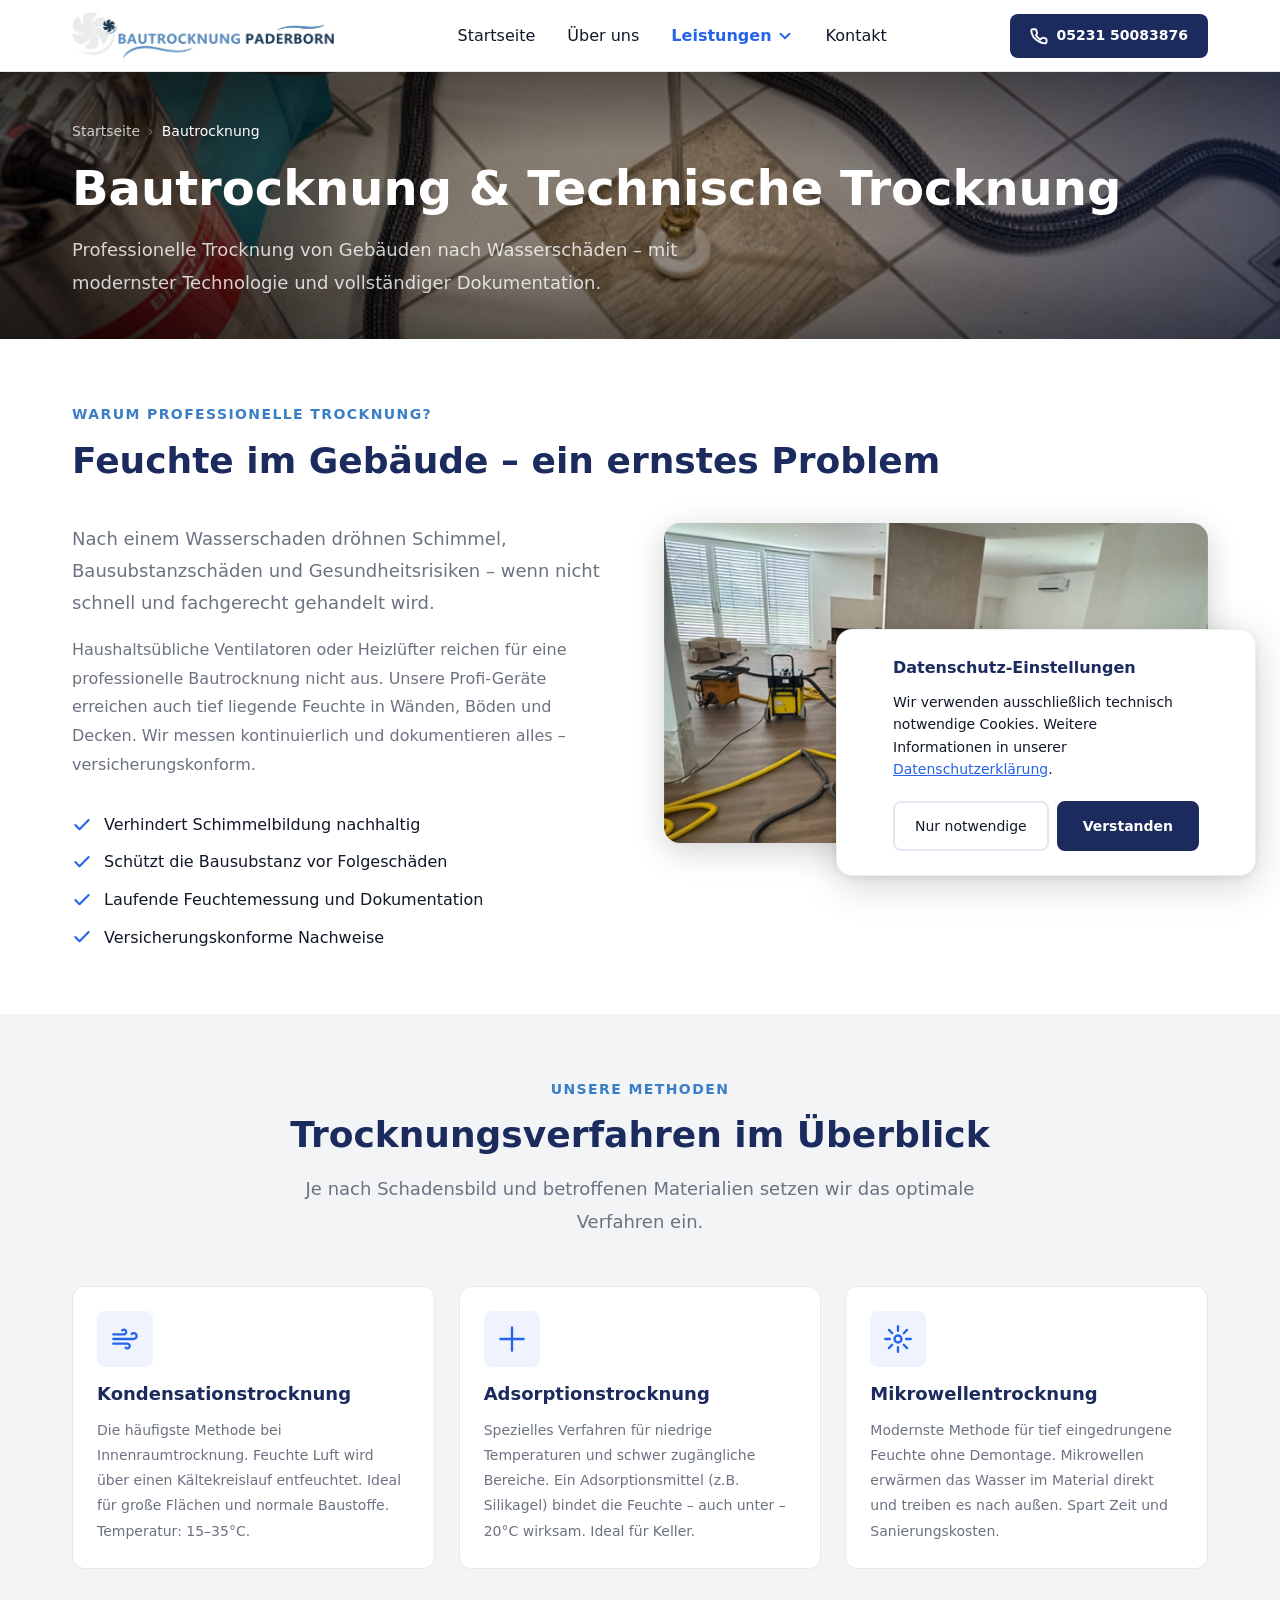
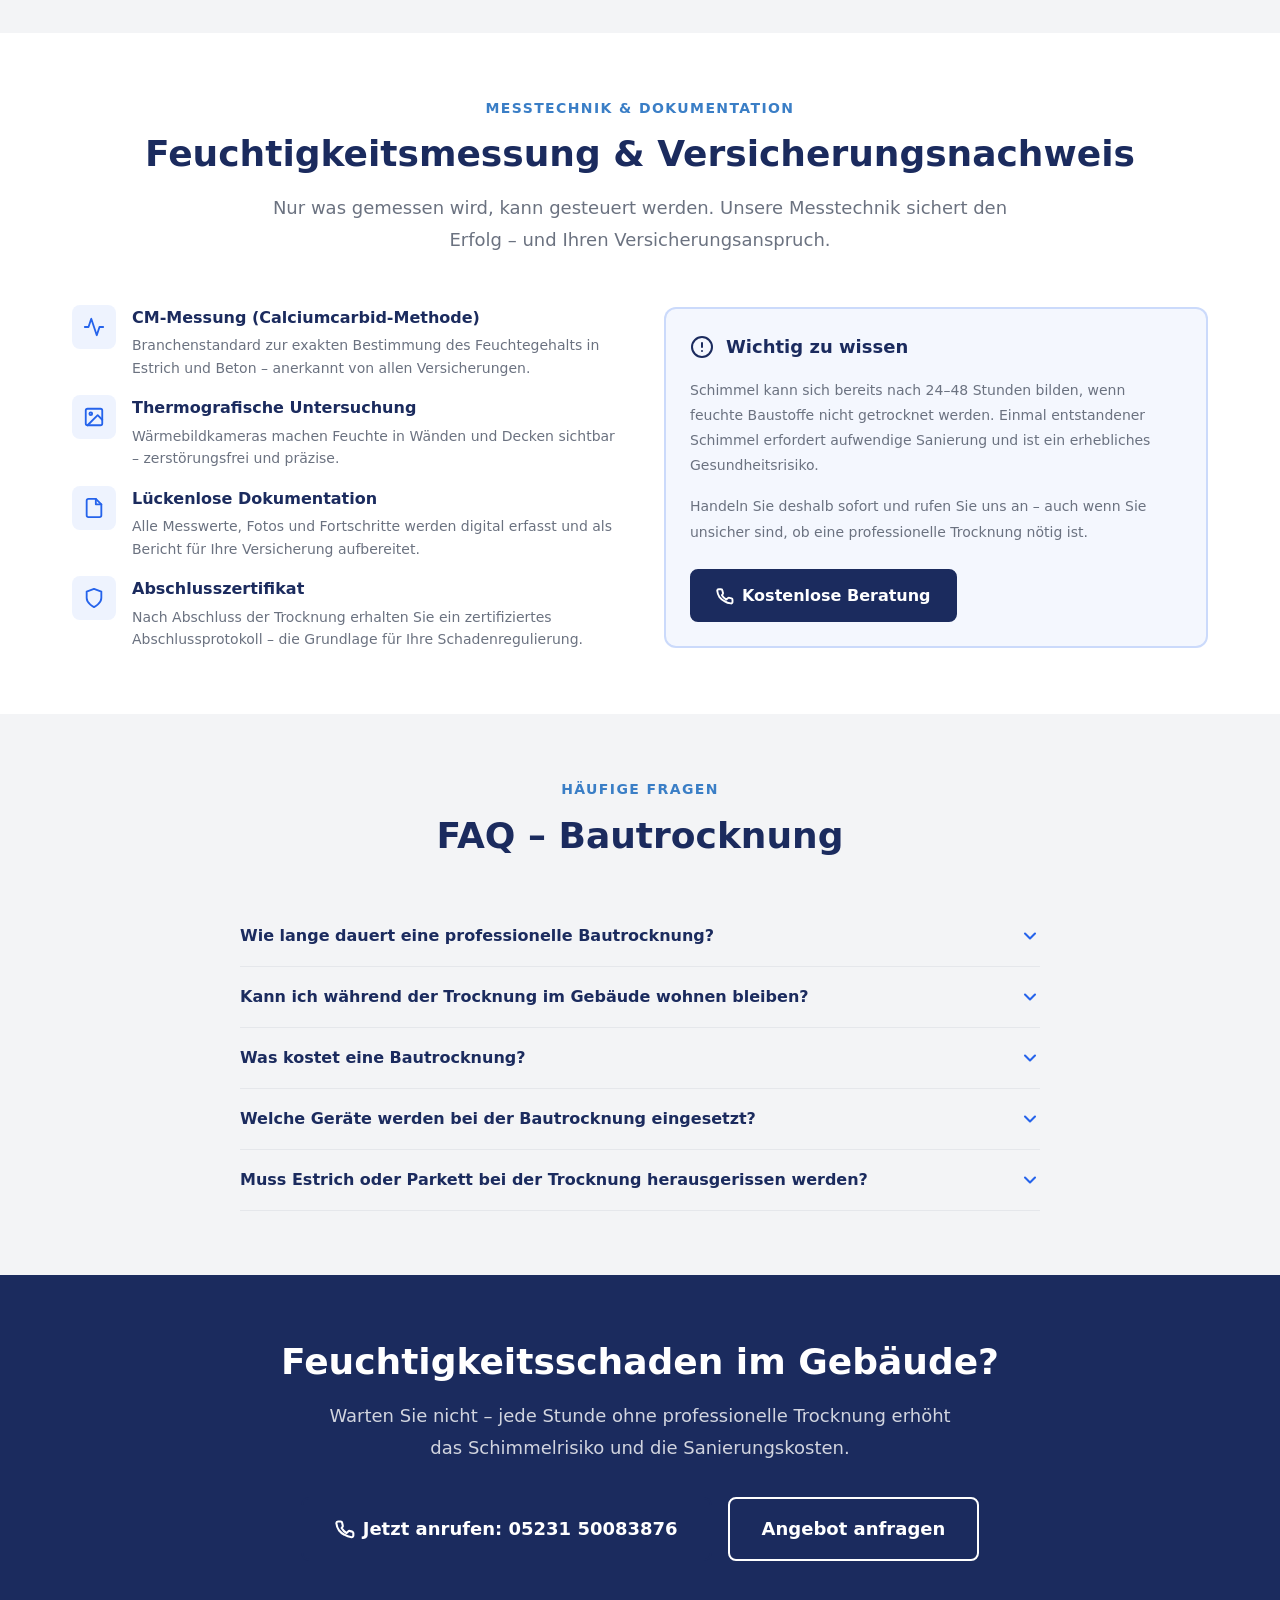
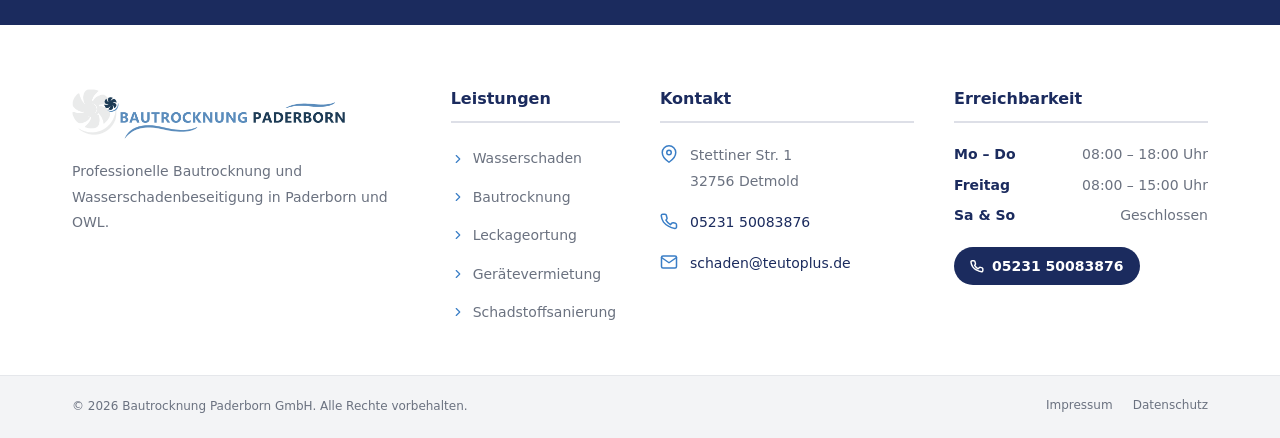
==== commit adbdd3a1: "Bilder" ====
--- a/bautrocknung.html
+++ b/bautrocknung.html
@@ -94,7 +94,7 @@
             <li class="icon-list__item"><svg xmlns="http://www.w3.org/2000/svg" viewBox="0 0 24 24" fill="none" stroke="currentColor" stroke-width="2.5" stroke-linecap="round" stroke-linejoin="round" width="20" height="20" aria-hidden="true"><polyline points="20 6 9 17 4 12"/></svg>Versicherungskonforme Nachweise</li>
           </ul>
         </div>
-        <div class="img-placeholder" role="img" aria-label="Bautrockner im Einsatz" style="min-height:320px;background:url('assets/images/Bautrocknung2.JPG') center/cover no-repeat;"></div>
+        <div class="img-placeholder" role="img" aria-label="Bautrockner im Einsatz" style="min-height:320px;background:url('assets/images/Bautrocknung2.png') center/cover no-repeat;"></div>
       </div>
     </div>
   </section>
--- a/css/style.css
+++ b/css/style.css
@@ -895,7 +895,7 @@
   position: relative;
   background: radial-gradient(ellipse at center, rgba(0,0,0,0) 30%, rgba(0,0,0,0.75) 100%),
               linear-gradient(rgba(0,0,0,0.5), rgba(0,0,0,0.5)),
-              url('../assets/images/Hero.JPG') center / cover no-repeat;
+              url('../assets/images/Hero.png') center / cover no-repeat;
   overflow: hidden;
 }
 
@@ -1012,27 +1012,27 @@
 .hero-inner--wasserschaden {
   background: radial-gradient(ellipse at center, rgba(0,0,0,0) 30%, rgba(0,0,0,0.65) 100%),
               linear-gradient(rgba(0,0,0,0.45), rgba(0,0,0,0.45)),
-              url('../assets/images/Wasserschaden.jpg') center / cover no-repeat;
+              url('../assets/images/Wasserschaden.png') center / cover no-repeat;
 }
 .hero-inner--bautrocknung {
   background: radial-gradient(ellipse at center, rgba(0,0,0,0) 30%, rgba(0,0,0,0.65) 100%),
               linear-gradient(rgba(0,0,0,0.45), rgba(0,0,0,0.45)),
-              url('../assets/images/Bautrocknung.JPG') center / cover no-repeat;
+              url('../assets/images/Bautrocknung.png') center / cover no-repeat;
 }
 .hero-inner--leckageortung {
   background: radial-gradient(ellipse at center, rgba(0,0,0,0) 30%, rgba(0,0,0,0.65) 100%),
               linear-gradient(rgba(0,0,0,0.45), rgba(0,0,0,0.45)),
-              url('../assets/images/Leckageortung2.jpg') center / cover no-repeat;
+              url('../assets/images/Leckageortung2.png') center / cover no-repeat;
 }
 .hero-inner--vermietung {
   background: radial-gradient(ellipse at center, rgba(0,0,0,0) 30%, rgba(0,0,0,0.65) 100%),
               linear-gradient(rgba(0,0,0,0.45), rgba(0,0,0,0.45)),
-              url('../assets/images/Geraetevermietung2.JPG') center / cover no-repeat;
+              url('../assets/images/Geraetevermietung2.png') center / cover no-repeat;
 }
 .hero-inner--schadstoffsanierung {
   background: radial-gradient(ellipse at center, rgba(0,0,0,0) 30%, rgba(0,0,0,0.65) 100%),
               linear-gradient(rgba(0,0,0,0.45), rgba(0,0,0,0.45)),
-              url('../assets/images/Schadstoffe.JPG') center / cover no-repeat;
+              url('../assets/images/Schadstoffe.png') center / cover no-repeat;
 }
 
 .hero-inner__content {
@@ -1231,11 +1231,11 @@
 }
 
 /* Placeholder-Farbverläufe bis echte Bilder da sind */
-.service-slide--1 { background: url('../assets/images/Wasserschaden.jpg') center / cover no-repeat; }
-.service-slide--2 { background: url('../assets/images/Bautrocknung.JPG') center / cover no-repeat; }
-.service-slide--3 { background: url('../assets/images/Leckageortung.jpg') center / cover no-repeat; }
-.service-slide--4 { background: url('../assets/images/Geraetevermietung.jpg') center / cover no-repeat; }
-.service-slide--5 { background: url('../assets/images/Schadstoffe.JPG') center / cover no-repeat; }
+.service-slide--1 { background: url('../assets/images/Wasserschaden.png') center / cover no-repeat; }
+.service-slide--2 { background: url('../assets/images/Bautrocknung.png') center / cover no-repeat; }
+.service-slide--3 { background: url('../assets/images/Leckageortung.png') center / cover no-repeat; }
+.service-slide--4 { background: url('../assets/images/Geraetevermietung.png') center / cover no-repeat; }
+.service-slide--5 { background: url('../assets/images/Schadstoffe.png') center / cover no-repeat; }
 
 .service-slide__overlay {
   position: absolute;
@@ -1956,9 +1956,11 @@
   justify-content: center;
   color: rgba(255,255,255,0.4);
   font-size: var(--font-size-sm);
+  overflow: hidden;
 }
 
 .equipment-card__img svg { width: 64px; height: 64px; color: rgba(255,255,255,0.5); }
+.equipment-card__img img { width: 100%; height: 100%; object-fit: cover; display: block; }
 
 .equipment-card__body {
   padding: var(--space-6);
@@ -1971,7 +1973,13 @@
   font-size: var(--font-size-lg);
   font-weight: var(--font-weight-bold);
   color: var(--color-primary);
-  margin-bottom: var(--space-3);
+  margin-bottom: var(--space-1);
+}
+
+.equipment-card__subtitle {
+  font-size: var(--font-size-sm);
+  color: var(--color-gray);
+  margin: 0 0 var(--space-3);
 }
 
 .equipment-card__specs {
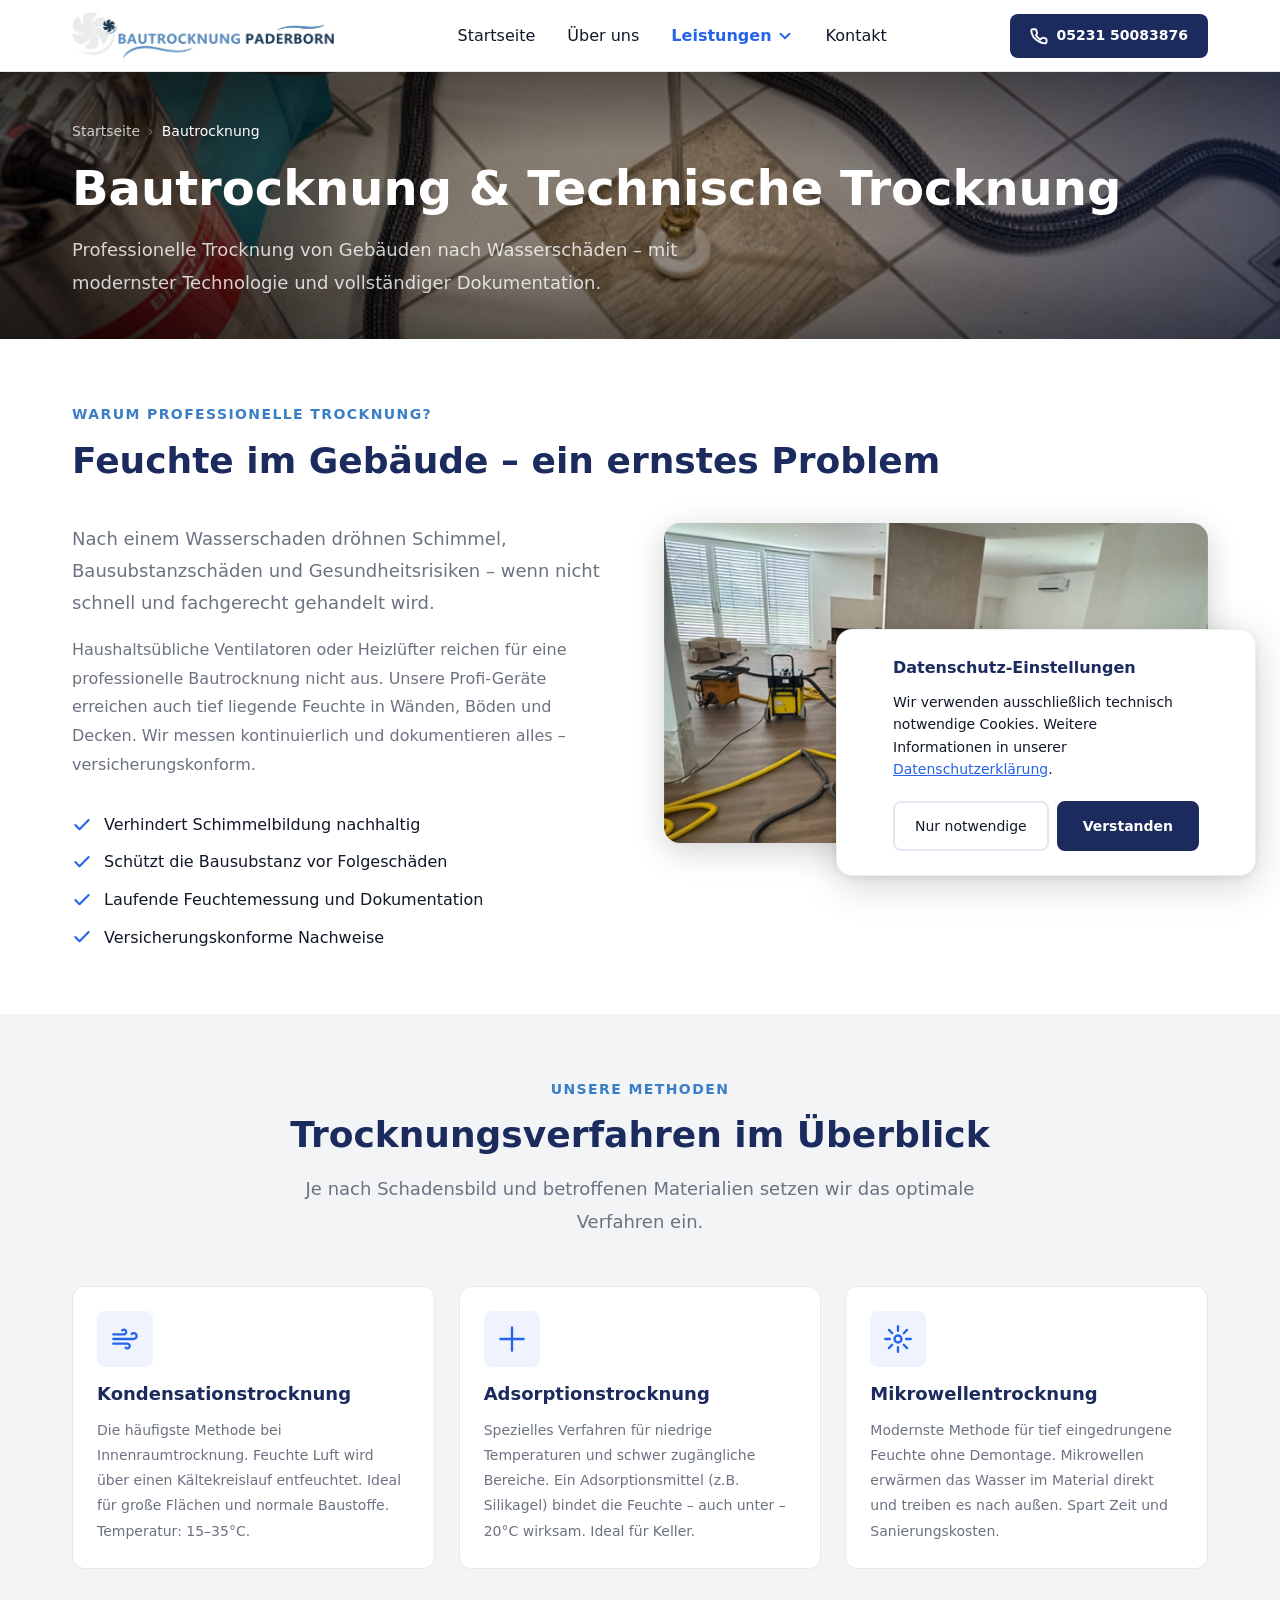
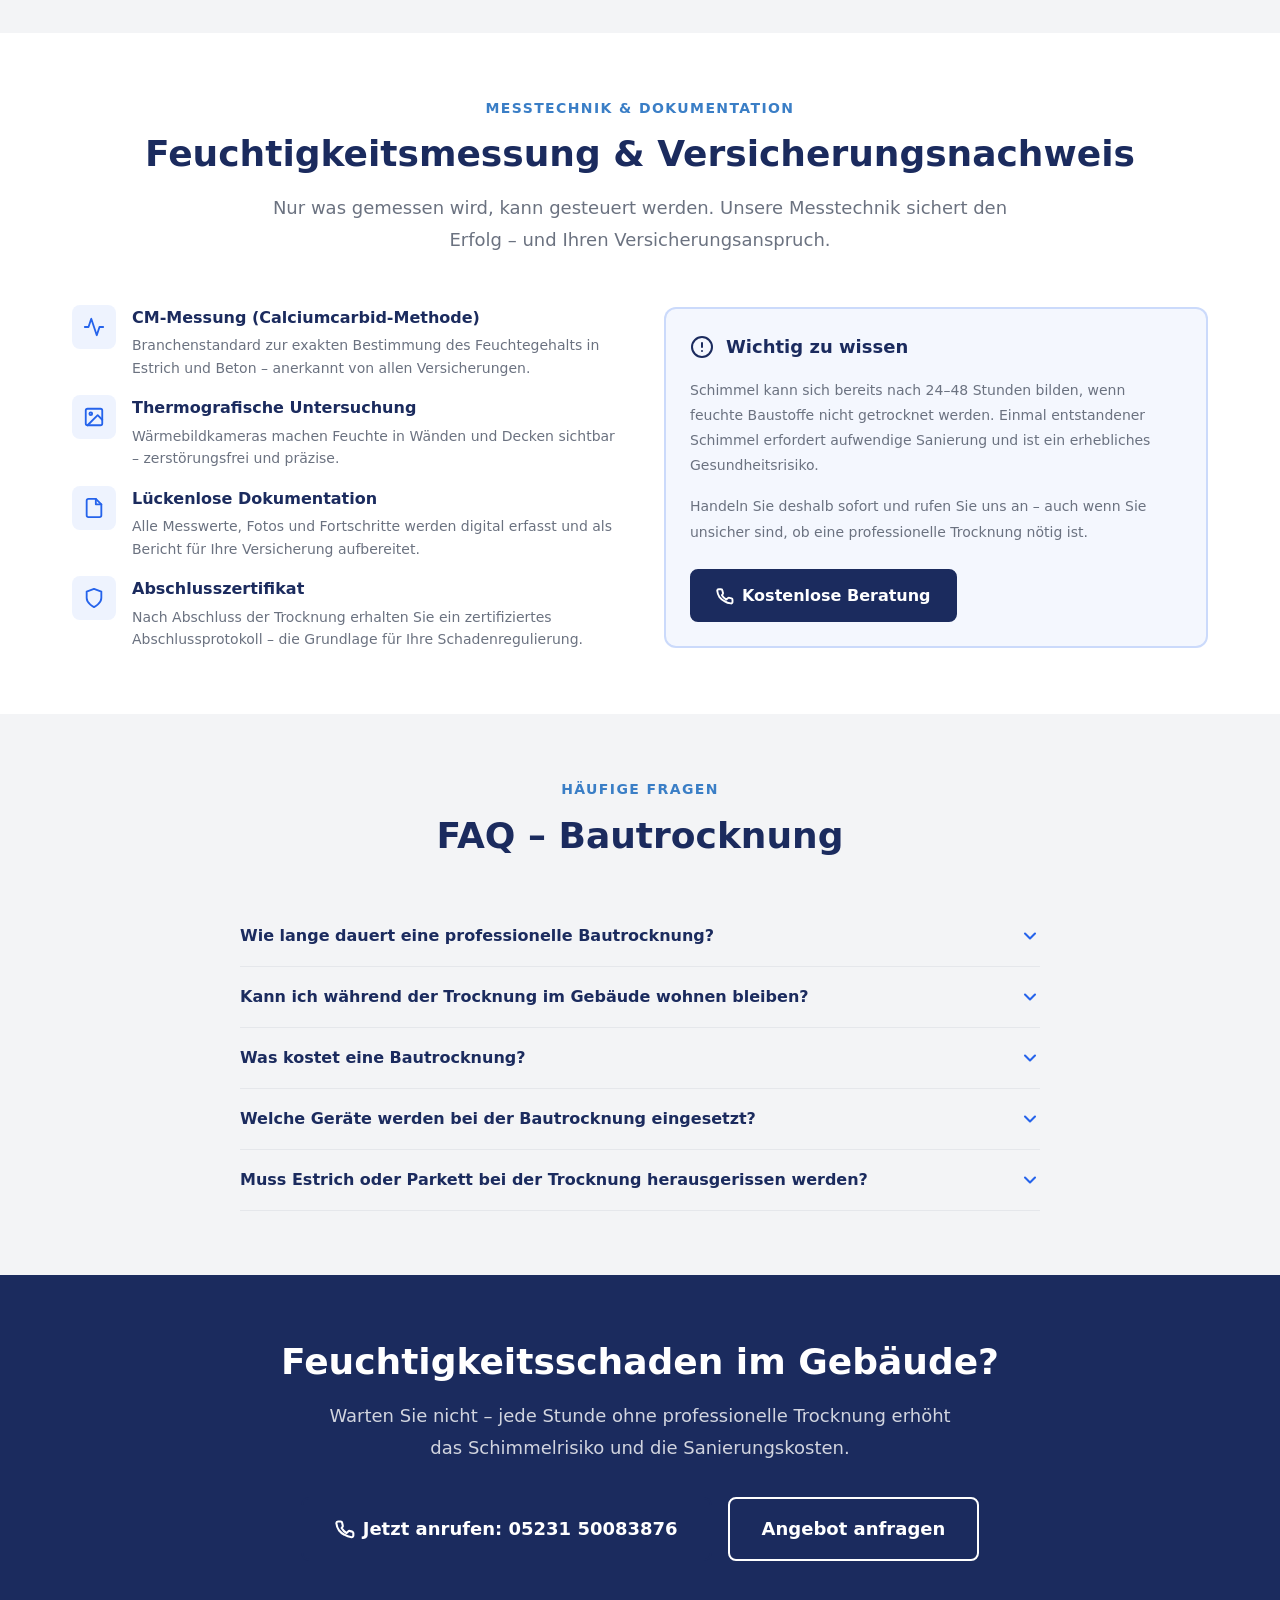
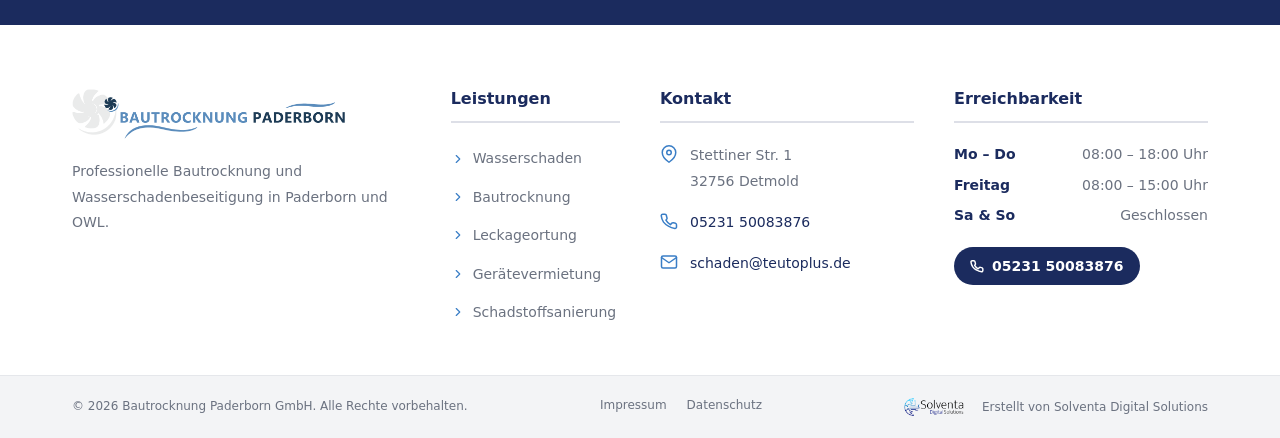
==== commit ba9efc1a: "Bug fix und footer" ====
--- a/bautrocknung.html
+++ b/bautrocknung.html
@@ -218,7 +218,7 @@
     <div class="footer-col"><h3 class="footer-col__title">Kontakt</h3><ul class="footer-contact-list" role="list"><li class="footer-contact-item"><svg xmlns="http://www.w3.org/2000/svg" viewBox="0 0 24 24" fill="none" stroke="currentColor" stroke-width="2" stroke-linecap="round" stroke-linejoin="round" aria-hidden="true"><path d="M21 10c0 7-9 13-9 13s-9-6-9-13a9 9 0 0 1 18 0z"/><circle cx="12" cy="10" r="3"/></svg><span>Stettiner Str. 1<br>32756 Detmold</span></li><li class="footer-contact-item"><svg xmlns="http://www.w3.org/2000/svg" viewBox="0 0 24 24" fill="none" stroke="currentColor" stroke-width="2" stroke-linecap="round" stroke-linejoin="round" aria-hidden="true"><path d="M22 16.92v3a2 2 0 0 1-2.18 2 19.79 19.79 0 0 1-8.63-3.07A19.5 19.5 0 0 1 4.69 13.5a19.79 19.79 0 0 1-3.07-8.67A2 2 0 0 1 3.6 3h3a2 2 0 0 1 2 1.72c.127.96.361 1.903.7 2.81a2 2 0 0 1-.45 2.11L7.91 10.91a16 16 0 0 0 5.94 5.94l1.98-1.98a2 2 0 0 1 2.11-.45c.907.339 1.85.573 2.81.7A2 2 0 0 1 22 16.92z"/></svg><a href="tel:+49523150083876">05231 50083876</a></li><li class="footer-contact-item"><svg xmlns="http://www.w3.org/2000/svg" viewBox="0 0 24 24" fill="none" stroke="currentColor" stroke-width="2" stroke-linecap="round" stroke-linejoin="round" aria-hidden="true"><path d="M4 4h16c1.1 0 2 .9 2 2v12c0 1.1-.9 2-2 2H4c-1.1 0-2-.9-2-2V6c0-1.1.9-2 2-2z"/><polyline points="22,6 12,13 2,6"/></svg><a href="mailto:schaden@teutoplus.de">schaden@teutoplus.de</a></li></ul></div>
     <div class="footer-col"><h3 class="footer-col__title">Erreichbarkeit</h3><div class="footer-hours"><div class="footer-hours-row"><span><strong>Mo &ndash; Do</strong></span><span>08:00 &ndash; 18:00 Uhr</span></div><div class="footer-hours-row"><span><strong>Freitag</strong></span><span>08:00 &ndash; 15:00 Uhr</span></div><div class="footer-hours-row"><span><strong>Sa &amp; So</strong></span><span>Geschlossen</span></div></div><div class="footer-badge-24" style="margin-top:var(--space-5);"><svg xmlns="http://www.w3.org/2000/svg" viewBox="0 0 24 24" fill="none" stroke="currentColor" stroke-width="2.5" stroke-linecap="round" stroke-linejoin="round" width="14" height="14" aria-hidden="true"><path d="M22 16.92v3a2 2 0 0 1-2.18 2 19.79 19.79 0 0 1-8.63-3.07A19.5 19.5 0 0 1 4.69 13.5a19.79 19.79 0 0 1-3.07-8.67A2 2 0 0 1 3.6 3h3a2 2 0 0 1 2 1.72c.127.96.361 1.903.7 2.81a2 2 0 0 1-.45 2.11L7.91 10.91a16 16 0 0 0 5.94 5.94l1.98-1.98a2 2 0 0 1 2.11-.45c.907.339 1.85.573 2.81.7A2 2 0 0 1 22 16.92z"/></svg><a href="tel:+49523150083876" style="color:inherit;text-decoration:none;">05231 50083876</a></div></div>
   </div></div></div>
-  <div class="footer-bottom"><div class="container"><div class="footer-bottom__inner"><p class="footer-bottom__copy">&copy; <span id="footer-year"></span> Bautrocknung Paderborn GmbH. Alle Rechte vorbehalten.</p><nav class="footer-bottom__links" aria-label="Rechtliche Links"><a href="impressum.html" class="footer-bottom__link">Impressum</a><a href="datenschutz.html" class="footer-bottom__link">Datenschutz</a></nav></div></div></div>
+  <div class="footer-bottom"><div class="container"><div class="footer-bottom__inner"><p class="footer-bottom__copy">&copy; <span id="footer-year"></span> Bautrocknung Paderborn GmbH. Alle Rechte vorbehalten.</p><nav class="footer-bottom__links" aria-label="Rechtliche Links"><a href="impressum.html" class="footer-bottom__link">Impressum</a><a href="datenschutz.html" class="footer-bottom__link">Datenschutz</a></nav><div class="footer-bottom__credit"><a href="https://www.solventa-digital.de" target="_blank" rel="noopener noreferrer"><img src="assets/images/solventa_logo_klein.png" alt="Solventa Digital Solutions"><span>Erstellt von Solventa Digital Solutions</span></a></div></div></div></div>
 </footer>
 
 <div class="cookie-banner" id="cookie-banner" hidden role="dialog" aria-labelledby="cookie-title" aria-describedby="cookie-desc"><div class="container"><div class="cookie-banner__inner"><div class="cookie-banner__text"><p class="cookie-banner__title" id="cookie-title">Datenschutz-Einstellungen</p><p class="cookie-banner__desc" id="cookie-desc">Wir verwenden ausschlie&szlig;lich technisch notwendige Cookies. Weitere Informationen in unserer <a href="datenschutz.html">Datenschutzerkl&auml;rung</a>.</p></div><div class="cookie-banner__actions"><button class="cookie-banner__btn-decline" id="cookie-decline" type="button">Nur notwendige</button><button class="cookie-banner__btn-accept" id="cookie-accept" type="button">Verstanden</button></div></div></div></div>
--- a/css/style.css
+++ b/css/style.css
@@ -880,6 +880,31 @@
 
 .footer-bottom__link:hover { color: var(--color-primary); }
 
+.footer-bottom__credit {
+  display: flex;
+  align-items: center;
+  justify-content: center;
+  gap: var(--space-2);
+  font-size: var(--font-size-xs);
+  color: var(--color-gray);
+}
+
+.footer-bottom__credit img {
+  height: 18px;
+  width: auto;
+  display: block;
+}
+
+.footer-bottom__credit a {
+  display: flex;
+  align-items: center;
+  gap: var(--space-2);
+  color: inherit;
+  text-decoration: none;
+}
+
+.footer-bottom__credit a:hover { color: var(--color-primary); }
+
 
 /* ==========================================================================
    12. Hero – Startseite
@@ -1193,6 +1218,7 @@
   position: relative;
   height: 460px;
   overflow: visible; /* section clips; side cards peek in */
+  contain: layout style;
 }
 
 /* Ring: centered reference point – JS transforms each slide from here */
@@ -1211,7 +1237,7 @@
   inset: 0;
   border-radius: var(--radius-xl);
   overflow: hidden;
-  will-change: transform, opacity;
+  /* will-change wird nur per JS während der Animation gesetzt */
 }
 
 /* Service slide inner */
@@ -1325,9 +1351,9 @@
   transform: translateY(-50%) scale(1.1);
 }
 
-/* Buttons knapp außerhalb der Karte (320px breit → ±160px vom Zentrum) */
-.carousel__btn--prev { left: calc(50% - 160px - 64px); }
-.carousel__btn--next { right: calc(50% - 160px - 64px); }
+/* Buttons: auf kleinen Screens innerhalb der Karte, sichtbar am Rand */
+.carousel__btn--prev { left: 12px; }
+.carousel__btn--next { right: 12px; }
 
 /* Punkte-Navigation */
 .carousel__dots {
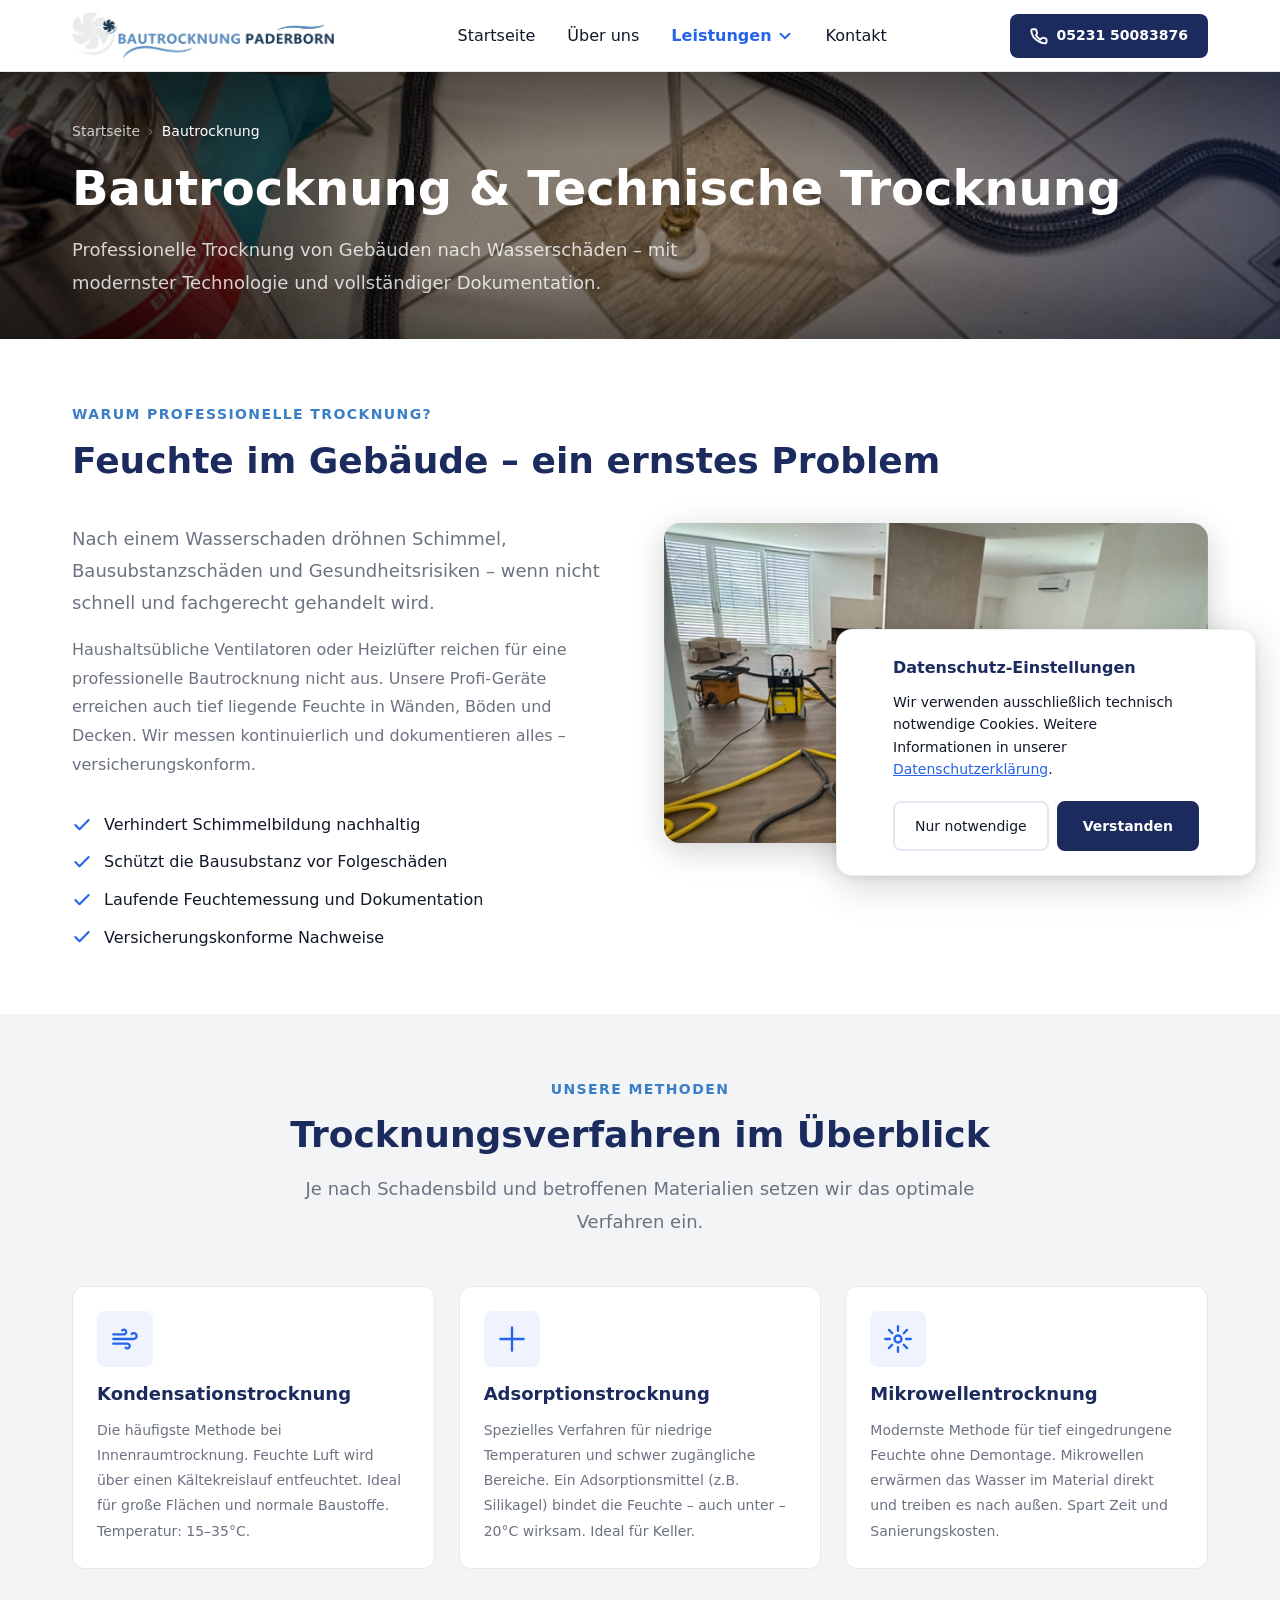
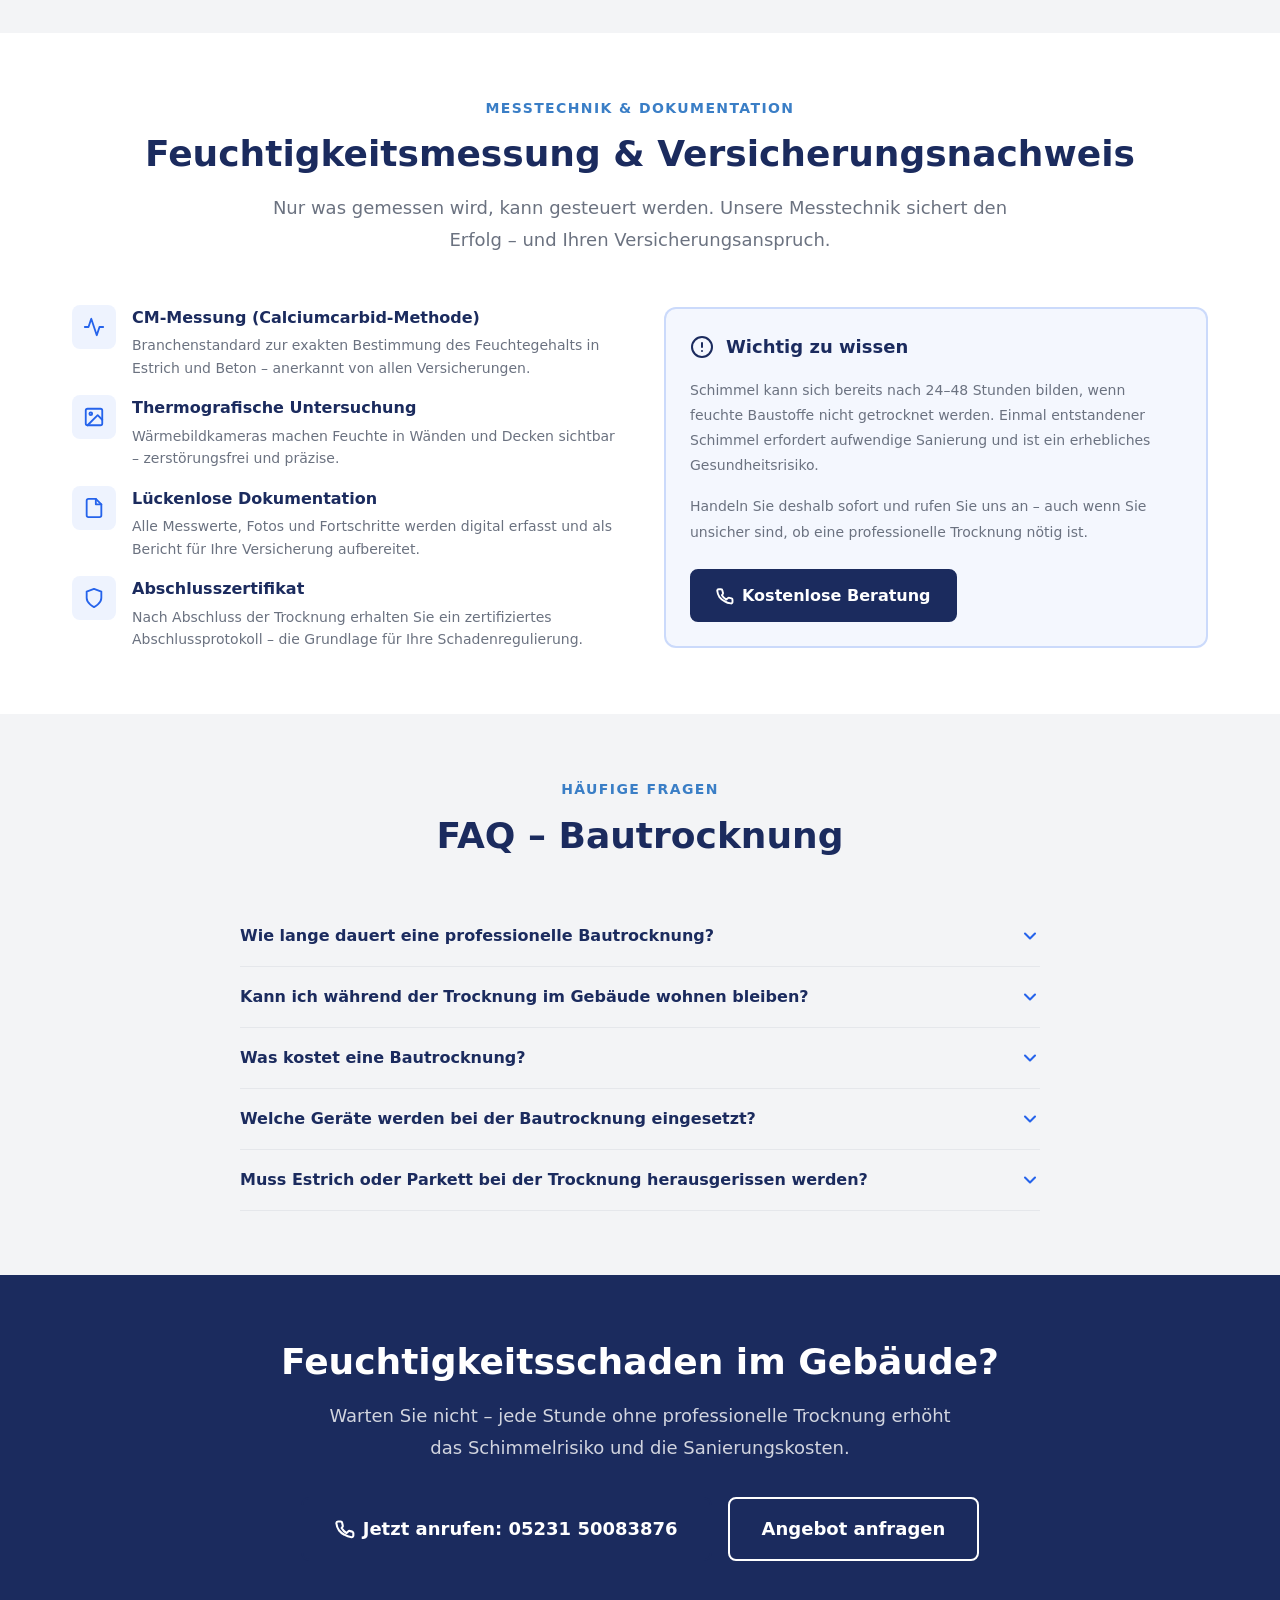
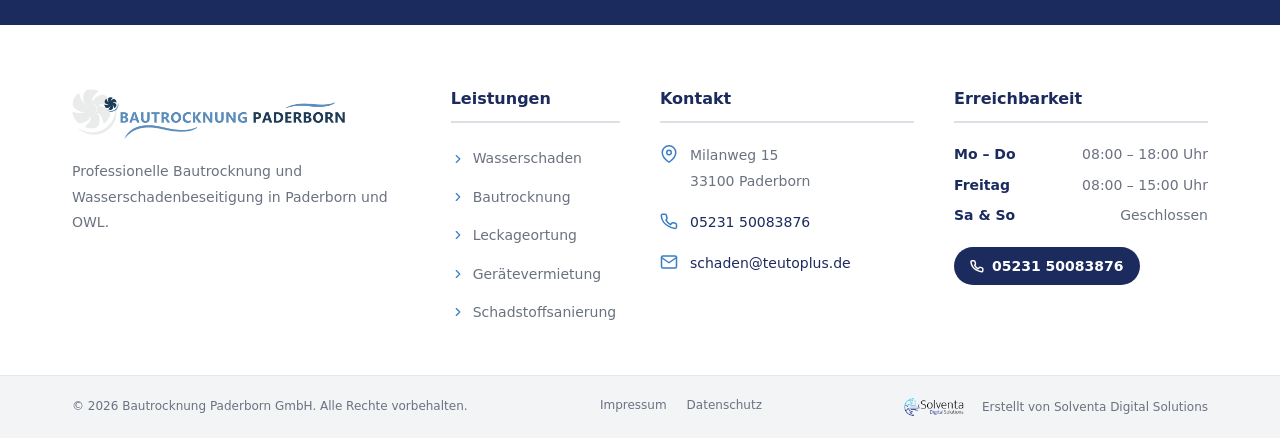
==== commit fdaf75a6: "Finale #1" ====
--- a/bautrocknung.html
+++ b/bautrocknung.html
@@ -202,7 +202,7 @@
       <p class="cta-band__sub">Warten Sie nicht &ndash; jede Stunde ohne professionelle Trocknung erh&ouml;ht das Schimmelrisiko und die Sanierungskosten.</p>
       <div class="cta-band__actions">
         <a href="tel:+49523150083876" class="btn btn--danger btn--lg"><svg xmlns="http://www.w3.org/2000/svg" viewBox="0 0 24 24" fill="none" stroke="currentColor" stroke-width="2.5" stroke-linecap="round" stroke-linejoin="round" width="20" height="20" aria-hidden="true"><path d="M22 16.92v3a2 2 0 0 1-2.18 2 19.79 19.79 0 0 1-8.63-3.07A19.5 19.5 0 0 1 4.69 13.5a19.79 19.79 0 0 1-3.07-8.67A2 2 0 0 1 3.6 3h3a2 2 0 0 1 2 1.72c.127.96.361 1.903.7 2.81a2 2 0 0 1-.45 2.11L7.91 10.91a16 16 0 0 0 5.94 5.94l1.98-1.98a2 2 0 0 1 2.11-.45c.907.339 1.85.573 2.81.7A2 2 0 0 1 22 16.92z"/></svg>Jetzt anrufen: 05231 50083876</a>
-        <a href="kontakt.html" class="btn btn--outline--white btn--lg">Angebot anfragen</a>
+        <a href="kontakt.html?leistung=bautrocknung" class="btn btn--outline--white btn--lg">Angebot anfragen</a>
       </div>
     </div>
   </section>
@@ -215,7 +215,7 @@
   <div class="footer-main"><div class="container"><div class="footer-grid">
     <div class="footer-col"><a href="index.html" class="footer-logo"><img src="assets/images/Logo_Bautrocknung.png" alt="Bautrocknung Paderborn GmbH" class="footer-logo__img"></a><p class="footer-tagline">Professionelle Bautrocknung und Wasserschadenbeseitigung in Paderborn und OWL.</p></div>
     <div class="footer-col"><h3 class="footer-col__title">Leistungen</h3><ul class="footer-nav-list" role="list"><li><a href="wasserschaden.html" class="footer-nav-link"><svg xmlns="http://www.w3.org/2000/svg" viewBox="0 0 24 24" fill="none" stroke="currentColor" stroke-width="2" stroke-linecap="round" stroke-linejoin="round" aria-hidden="true"><polyline points="9 18 15 12 9 6"/></svg>Wasserschaden</a></li><li><a href="bautrocknung.html" class="footer-nav-link"><svg xmlns="http://www.w3.org/2000/svg" viewBox="0 0 24 24" fill="none" stroke="currentColor" stroke-width="2" stroke-linecap="round" stroke-linejoin="round" aria-hidden="true"><polyline points="9 18 15 12 9 6"/></svg>Bautrocknung</a></li><li><a href="leckageortung.html" class="footer-nav-link"><svg xmlns="http://www.w3.org/2000/svg" viewBox="0 0 24 24" fill="none" stroke="currentColor" stroke-width="2" stroke-linecap="round" stroke-linejoin="round" aria-hidden="true"><polyline points="9 18 15 12 9 6"/></svg>Leckageortung</a></li><li><a href="vermietung.html" class="footer-nav-link"><svg xmlns="http://www.w3.org/2000/svg" viewBox="0 0 24 24" fill="none" stroke="currentColor" stroke-width="2" stroke-linecap="round" stroke-linejoin="round" aria-hidden="true"><polyline points="9 18 15 12 9 6"/></svg>Ger&auml;tevermietung</a></li><li><a href="schadstoffsanierung.html" class="footer-nav-link"><svg xmlns="http://www.w3.org/2000/svg" viewBox="0 0 24 24" fill="none" stroke="currentColor" stroke-width="2" stroke-linecap="round" stroke-linejoin="round" aria-hidden="true"><polyline points="9 18 15 12 9 6"/></svg>Schadstoffsanierung</a></li></ul></div>
-    <div class="footer-col"><h3 class="footer-col__title">Kontakt</h3><ul class="footer-contact-list" role="list"><li class="footer-contact-item"><svg xmlns="http://www.w3.org/2000/svg" viewBox="0 0 24 24" fill="none" stroke="currentColor" stroke-width="2" stroke-linecap="round" stroke-linejoin="round" aria-hidden="true"><path d="M21 10c0 7-9 13-9 13s-9-6-9-13a9 9 0 0 1 18 0z"/><circle cx="12" cy="10" r="3"/></svg><span>Stettiner Str. 1<br>32756 Detmold</span></li><li class="footer-contact-item"><svg xmlns="http://www.w3.org/2000/svg" viewBox="0 0 24 24" fill="none" stroke="currentColor" stroke-width="2" stroke-linecap="round" stroke-linejoin="round" aria-hidden="true"><path d="M22 16.92v3a2 2 0 0 1-2.18 2 19.79 19.79 0 0 1-8.63-3.07A19.5 19.5 0 0 1 4.69 13.5a19.79 19.79 0 0 1-3.07-8.67A2 2 0 0 1 3.6 3h3a2 2 0 0 1 2 1.72c.127.96.361 1.903.7 2.81a2 2 0 0 1-.45 2.11L7.91 10.91a16 16 0 0 0 5.94 5.94l1.98-1.98a2 2 0 0 1 2.11-.45c.907.339 1.85.573 2.81.7A2 2 0 0 1 22 16.92z"/></svg><a href="tel:+49523150083876">05231 50083876</a></li><li class="footer-contact-item"><svg xmlns="http://www.w3.org/2000/svg" viewBox="0 0 24 24" fill="none" stroke="currentColor" stroke-width="2" stroke-linecap="round" stroke-linejoin="round" aria-hidden="true"><path d="M4 4h16c1.1 0 2 .9 2 2v12c0 1.1-.9 2-2 2H4c-1.1 0-2-.9-2-2V6c0-1.1.9-2 2-2z"/><polyline points="22,6 12,13 2,6"/></svg><a href="mailto:schaden@teutoplus.de">schaden@teutoplus.de</a></li></ul></div>
+    <div class="footer-col"><h3 class="footer-col__title">Kontakt</h3><ul class="footer-contact-list" role="list"><li class="footer-contact-item"><svg xmlns="http://www.w3.org/2000/svg" viewBox="0 0 24 24" fill="none" stroke="currentColor" stroke-width="2" stroke-linecap="round" stroke-linejoin="round" aria-hidden="true"><path d="M21 10c0 7-9 13-9 13s-9-6-9-13a9 9 0 0 1 18 0z"/><circle cx="12" cy="10" r="3"/></svg><span>Milanweg 15<br>33100 Paderborn</span></li><li class="footer-contact-item"><svg xmlns="http://www.w3.org/2000/svg" viewBox="0 0 24 24" fill="none" stroke="currentColor" stroke-width="2" stroke-linecap="round" stroke-linejoin="round" aria-hidden="true"><path d="M22 16.92v3a2 2 0 0 1-2.18 2 19.79 19.79 0 0 1-8.63-3.07A19.5 19.5 0 0 1 4.69 13.5a19.79 19.79 0 0 1-3.07-8.67A2 2 0 0 1 3.6 3h3a2 2 0 0 1 2 1.72c.127.96.361 1.903.7 2.81a2 2 0 0 1-.45 2.11L7.91 10.91a16 16 0 0 0 5.94 5.94l1.98-1.98a2 2 0 0 1 2.11-.45c.907.339 1.85.573 2.81.7A2 2 0 0 1 22 16.92z"/></svg><a href="tel:+49523150083876">05231 50083876</a></li><li class="footer-contact-item"><svg xmlns="http://www.w3.org/2000/svg" viewBox="0 0 24 24" fill="none" stroke="currentColor" stroke-width="2" stroke-linecap="round" stroke-linejoin="round" aria-hidden="true"><path d="M4 4h16c1.1 0 2 .9 2 2v12c0 1.1-.9 2-2 2H4c-1.1 0-2-.9-2-2V6c0-1.1.9-2 2-2z"/><polyline points="22,6 12,13 2,6"/></svg><a href="mailto:schaden@teutoplus.de">schaden@teutoplus.de</a></li></ul></div>
     <div class="footer-col"><h3 class="footer-col__title">Erreichbarkeit</h3><div class="footer-hours"><div class="footer-hours-row"><span><strong>Mo &ndash; Do</strong></span><span>08:00 &ndash; 18:00 Uhr</span></div><div class="footer-hours-row"><span><strong>Freitag</strong></span><span>08:00 &ndash; 15:00 Uhr</span></div><div class="footer-hours-row"><span><strong>Sa &amp; So</strong></span><span>Geschlossen</span></div></div><div class="footer-badge-24" style="margin-top:var(--space-5);"><svg xmlns="http://www.w3.org/2000/svg" viewBox="0 0 24 24" fill="none" stroke="currentColor" stroke-width="2.5" stroke-linecap="round" stroke-linejoin="round" width="14" height="14" aria-hidden="true"><path d="M22 16.92v3a2 2 0 0 1-2.18 2 19.79 19.79 0 0 1-8.63-3.07A19.5 19.5 0 0 1 4.69 13.5a19.79 19.79 0 0 1-3.07-8.67A2 2 0 0 1 3.6 3h3a2 2 0 0 1 2 1.72c.127.96.361 1.903.7 2.81a2 2 0 0 1-.45 2.11L7.91 10.91a16 16 0 0 0 5.94 5.94l1.98-1.98a2 2 0 0 1 2.11-.45c.907.339 1.85.573 2.81.7A2 2 0 0 1 22 16.92z"/></svg><a href="tel:+49523150083876" style="color:inherit;text-decoration:none;">05231 50083876</a></div></div>
   </div></div></div>
   <div class="footer-bottom"><div class="container"><div class="footer-bottom__inner"><p class="footer-bottom__copy">&copy; <span id="footer-year"></span> Bautrocknung Paderborn GmbH. Alle Rechte vorbehalten.</p><nav class="footer-bottom__links" aria-label="Rechtliche Links"><a href="impressum.html" class="footer-bottom__link">Impressum</a><a href="datenschutz.html" class="footer-bottom__link">Datenschutz</a></nav><div class="footer-bottom__credit"><a href="https://www.solventa-digital.de" target="_blank" rel="noopener noreferrer"><img src="assets/images/solventa_logo_klein.png" alt="Solventa Digital Solutions"><span>Erstellt von Solventa Digital Solutions</span></a></div></div></div></div>
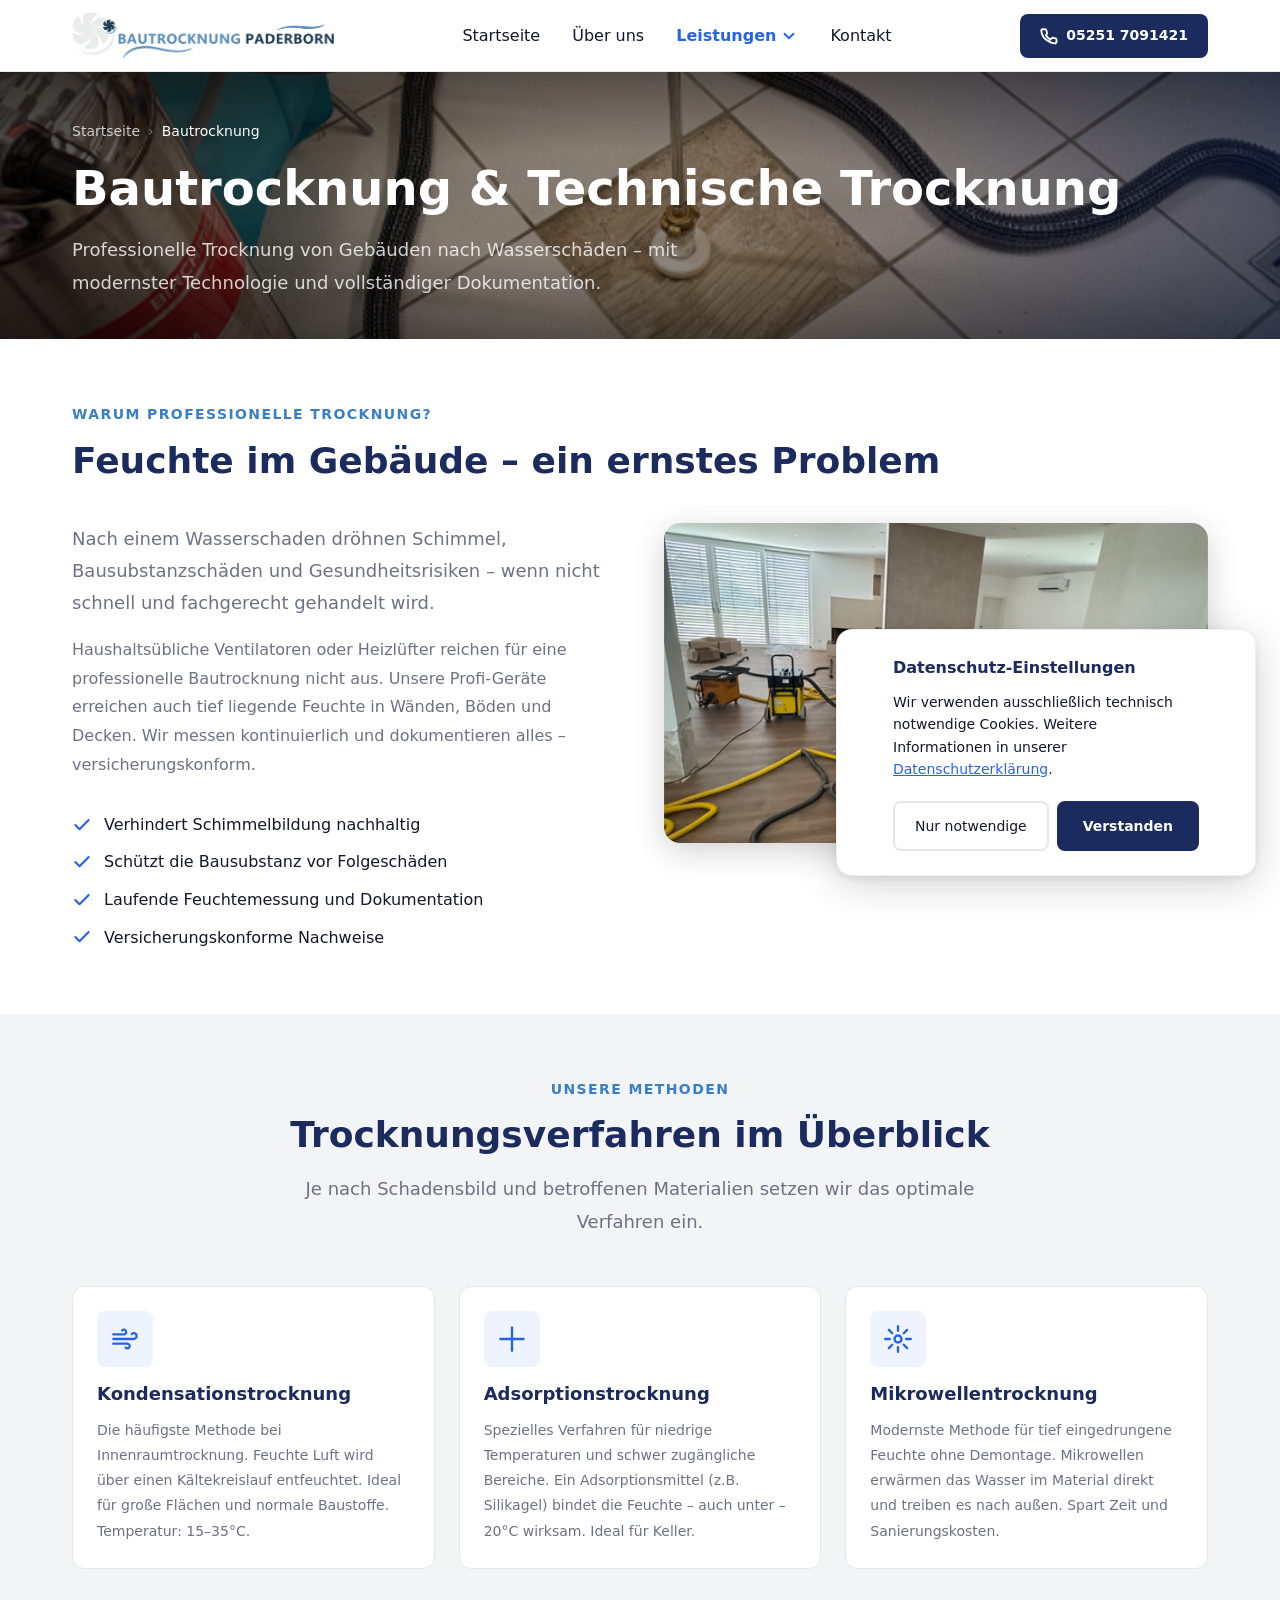
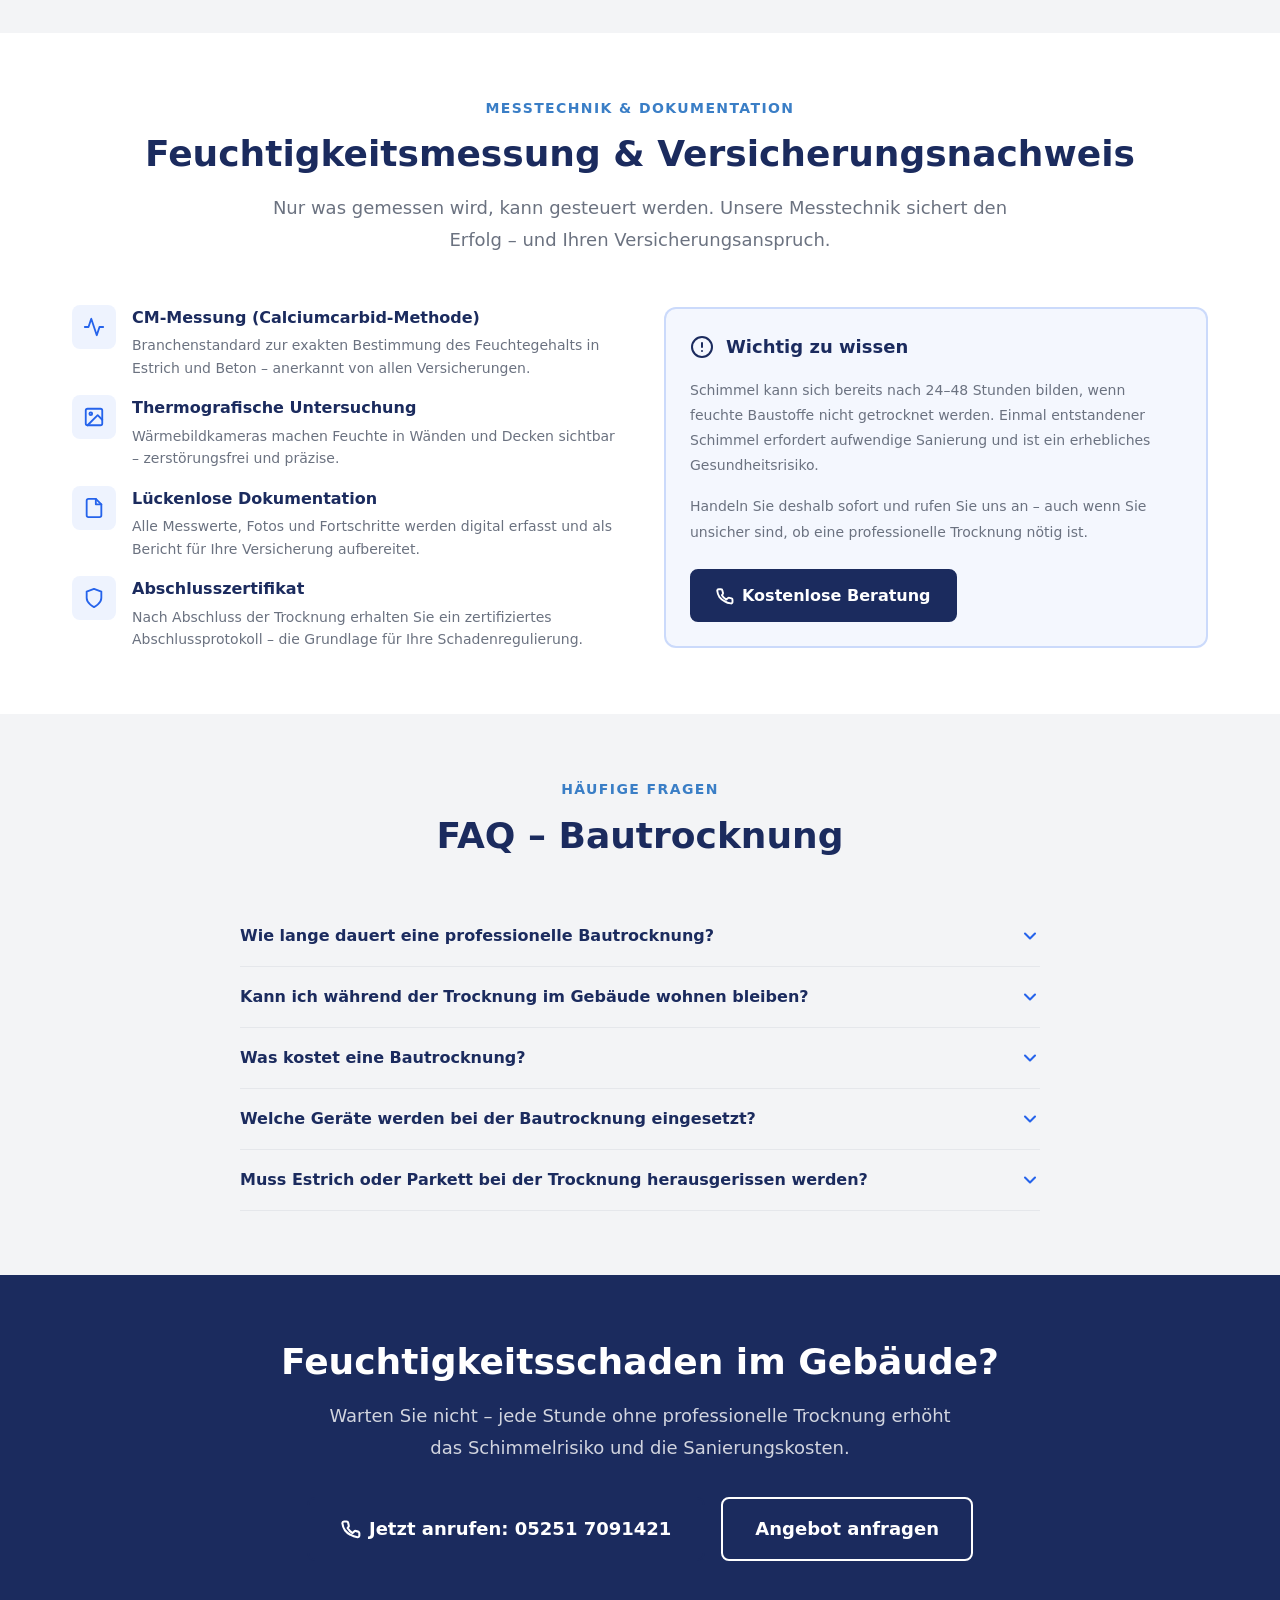
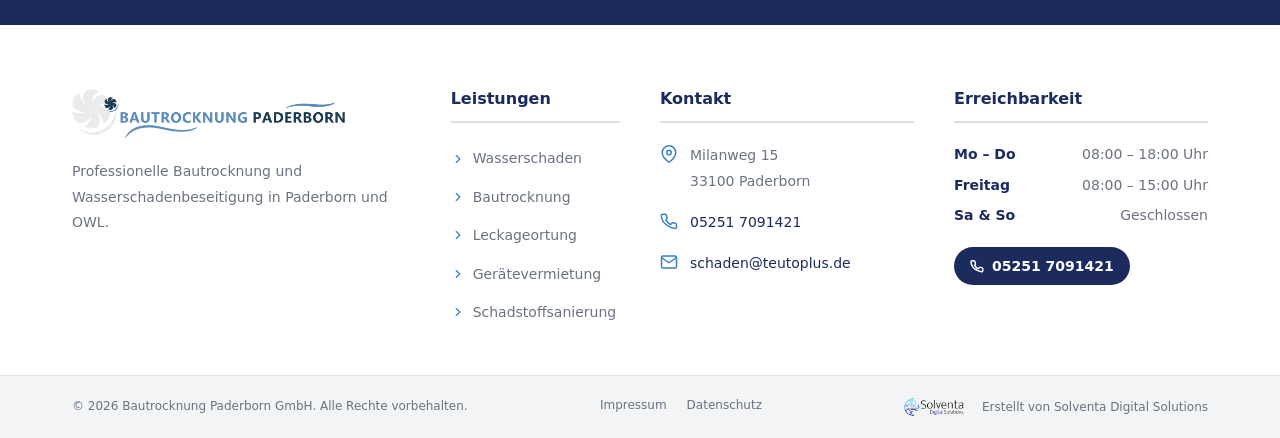
==== commit c18a21d4: "Finale" ====
--- a/bautrocknung.html
+++ b/bautrocknung.html
@@ -44,7 +44,7 @@
       </li>
       <li><a href="kontakt.html" class="nav-link">Kontakt</a></li>
     </ul>
-    <a href="tel:+49523150083876" class="nav-emergency"><svg xmlns="http://www.w3.org/2000/svg" viewBox="0 0 24 24" fill="none" stroke="currentColor" stroke-width="2.5" stroke-linecap="round" stroke-linejoin="round" aria-hidden="true"><path d="M22 16.92v3a2 2 0 0 1-2.18 2 19.79 19.79 0 0 1-8.63-3.07A19.5 19.5 0 0 1 4.69 13.5a19.79 19.79 0 0 1-3.07-8.67A2 2 0 0 1 3.6 3h3a2 2 0 0 1 2 1.72c.127.96.361 1.903.7 2.81a2 2 0 0 1-.45 2.11L7.91 10.91a16 16 0 0 0 5.94 5.94l1.98-1.98a2 2 0 0 1 2.11-.45c.907.339 1.85.573 2.81.7A2 2 0 0 1 22 16.92z"/></svg>05231 50083876</a>
+    <a href="tel:+4952517091421" class="nav-emergency"><svg xmlns="http://www.w3.org/2000/svg" viewBox="0 0 24 24" fill="none" stroke="currentColor" stroke-width="2.5" stroke-linecap="round" stroke-linejoin="round" aria-hidden="true"><path d="M22 16.92v3a2 2 0 0 1-2.18 2 19.79 19.79 0 0 1-8.63-3.07A19.5 19.5 0 0 1 4.69 13.5a19.79 19.79 0 0 1-3.07-8.67A2 2 0 0 1 3.6 3h3a2 2 0 0 1 2 1.72c.127.96.361 1.903.7 2.81a2 2 0 0 1-.45 2.11L7.91 10.91a16 16 0 0 0 5.94 5.94l1.98-1.98a2 2 0 0 1 2.11-.45c.907.339 1.85.573 2.81.7A2 2 0 0 1 22 16.92z"/></svg>05251 7091421</a>
     <button class="hamburger" id="hamburger" aria-expanded="false" aria-controls="mobile-menu" aria-label="Men&uuml; &ouml;ffnen"><span class="hamburger__line" aria-hidden="true"></span><span class="hamburger__line" aria-hidden="true"></span><span class="hamburger__line" aria-hidden="true"></span></button>
   </div></div></nav>
   <div class="mobile-menu" id="mobile-menu" role="navigation" aria-label="Mobile Navigation"><div class="mobile-menu__inner"><ul role="list">
@@ -57,7 +57,7 @@
     <li><a href="vermietung.html" class="mobile-sub-link"><svg xmlns="http://www.w3.org/2000/svg" viewBox="0 0 24 24" fill="none" stroke="currentColor" stroke-width="2" stroke-linecap="round" stroke-linejoin="round" aria-hidden="true"><rect x="1" y="3" width="15" height="13" rx="1"/><polygon points="16 8 20 8 23 11 23 16 16 16 16 8"/><circle cx="5.5" cy="18.5" r="2.5"/><circle cx="18.5" cy="18.5" r="2.5"/></svg>Ger&auml;tevermietung</a></li>
     <li><a href="schadstoffsanierung.html" class="mobile-sub-link"><svg xmlns="http://www.w3.org/2000/svg" viewBox="0 0 24 24" fill="none" stroke="currentColor" stroke-width="2" stroke-linecap="round" stroke-linejoin="round" aria-hidden="true"><path d="M10.29 3.86L1.82 18a2 2 0 0 0 1.71 3h16.94a2 2 0 0 0 1.71-3L13.71 3.86a2 2 0 0 0-3.42 0z"/><line x1="12" y1="9" x2="12" y2="13"/><line x1="12" y1="17" x2="12.01" y2="17"/></svg>Schadstoffsanierung</a></li>
     <li><a href="kontakt.html" class="mobile-nav-link"><svg xmlns="http://www.w3.org/2000/svg" viewBox="0 0 24 24" fill="none" stroke="currentColor" stroke-width="2" stroke-linecap="round" stroke-linejoin="round" width="20" height="20" aria-hidden="true"><path d="M21 15a2 2 0 0 1-2 2H7l-4 4V5a2 2 0 0 1 2-2h14a2 2 0 0 1 2 2z"/></svg>Kontakt</a></li>
-  </ul><a href="tel:+49523150083876" class="mobile-menu__emergency"><svg xmlns="http://www.w3.org/2000/svg" viewBox="0 0 24 24" fill="none" stroke="currentColor" stroke-width="2.5" stroke-linecap="round" stroke-linejoin="round" width="24" height="24" aria-hidden="true"><path d="M22 16.92v3a2 2 0 0 1-2.18 2 19.79 19.79 0 0 1-8.63-3.07A19.5 19.5 0 0 1 4.69 13.5a19.79 19.79 0 0 1-3.07-8.67A2 2 0 0 1 3.6 3h3a2 2 0 0 1 2 1.72c.127.96.361 1.903.7 2.81a2 2 0 0 1-.45 2.11L7.91 10.91a16 16 0 0 0 5.94 5.94l1.98-1.98a2 2 0 0 1 2.11-.45c.907.339 1.85.573 2.81.7A2 2 0 0 1 22 16.92z"/></svg>05231 50083876</a></div></div>
+  </ul><a href="tel:+4952517091421" class="mobile-menu__emergency"><svg xmlns="http://www.w3.org/2000/svg" viewBox="0 0 24 24" fill="none" stroke="currentColor" stroke-width="2.5" stroke-linecap="round" stroke-linejoin="round" width="24" height="24" aria-hidden="true"><path d="M22 16.92v3a2 2 0 0 1-2.18 2 19.79 19.79 0 0 1-8.63-3.07A19.5 19.5 0 0 1 4.69 13.5a19.79 19.79 0 0 1-3.07-8.67A2 2 0 0 1 3.6 3h3a2 2 0 0 1 2 1.72c.127.96.361 1.903.7 2.81a2 2 0 0 1-.45 2.11L7.91 10.91a16 16 0 0 0 5.94 5.94l1.98-1.98a2 2 0 0 1 2.11-.45c.907.339 1.85.573 2.81.7A2 2 0 0 1 22 16.92z"/></svg>05251 7091421</a></div></div>
 </header>
 
 
@@ -160,7 +160,7 @@
           <div class="highlight-box__title" style="color:var(--color-primary);"><svg xmlns="http://www.w3.org/2000/svg" viewBox="0 0 24 24" fill="none" stroke="currentColor" stroke-width="2" stroke-linecap="round" stroke-linejoin="round" width="24" height="24" aria-hidden="true"><circle cx="12" cy="12" r="10"/><line x1="12" y1="8" x2="12" y2="12"/><line x1="12" y1="16" x2="12.01" y2="16"/></svg>Wichtig zu wissen</div>
           <p style="color:var(--color-gray);font-size:var(--font-size-sm);line-height:var(--line-height-loose);">Schimmel kann sich bereits nach 24&ndash;48 Stunden bilden, wenn feuchte Baustoffe nicht getrocknet werden. Einmal entstandener Schimmel erfordert aufwendige Sanierung und ist ein erhebliches Gesundheitsrisiko.</p>
           <p style="color:var(--color-gray);font-size:var(--font-size-sm);line-height:var(--line-height-loose);margin-top:var(--space-4);">Handeln Sie deshalb sofort und rufen Sie uns an &ndash; auch wenn Sie unsicher sind, ob eine professionelle Trocknung n&ouml;tig ist.</p>
-          <a href="tel:+49523150083876" class="btn btn--danger mt-6" style="display:inline-flex;"><svg xmlns="http://www.w3.org/2000/svg" viewBox="0 0 24 24" fill="none" stroke="currentColor" stroke-width="2.5" stroke-linecap="round" stroke-linejoin="round" width="18" height="18" aria-hidden="true"><path d="M22 16.92v3a2 2 0 0 1-2.18 2 19.79 19.79 0 0 1-8.63-3.07A19.5 19.5 0 0 1 4.69 13.5a19.79 19.79 0 0 1-3.07-8.67A2 2 0 0 1 3.6 3h3a2 2 0 0 1 2 1.72c.127.96.361 1.903.7 2.81a2 2 0 0 1-.45 2.11L7.91 10.91a16 16 0 0 0 5.94 5.94l1.98-1.98a2 2 0 0 1 2.11-.45c.907.339 1.85.573 2.81.7A2 2 0 0 1 22 16.92z"/></svg>Kostenlose Beratung</a>
+          <a href="tel:+4952517091421" class="btn btn--danger mt-6" style="display:inline-flex;"><svg xmlns="http://www.w3.org/2000/svg" viewBox="0 0 24 24" fill="none" stroke="currentColor" stroke-width="2.5" stroke-linecap="round" stroke-linejoin="round" width="18" height="18" aria-hidden="true"><path d="M22 16.92v3a2 2 0 0 1-2.18 2 19.79 19.79 0 0 1-8.63-3.07A19.5 19.5 0 0 1 4.69 13.5a19.79 19.79 0 0 1-3.07-8.67A2 2 0 0 1 3.6 3h3a2 2 0 0 1 2 1.72c.127.96.361 1.903.7 2.81a2 2 0 0 1-.45 2.11L7.91 10.91a16 16 0 0 0 5.94 5.94l1.98-1.98a2 2 0 0 1 2.11-.45c.907.339 1.85.573 2.81.7A2 2 0 0 1 22 16.92z"/></svg>Kostenlose Beratung</a>
         </div>
       </div>
     </div>
@@ -201,7 +201,7 @@
       <h2 class="cta-band__title" id="cta-bt-heading">Feuchtigkeitsschaden im Geb&auml;ude?</h2>
       <p class="cta-band__sub">Warten Sie nicht &ndash; jede Stunde ohne professionelle Trocknung erh&ouml;ht das Schimmelrisiko und die Sanierungskosten.</p>
       <div class="cta-band__actions">
-        <a href="tel:+49523150083876" class="btn btn--danger btn--lg"><svg xmlns="http://www.w3.org/2000/svg" viewBox="0 0 24 24" fill="none" stroke="currentColor" stroke-width="2.5" stroke-linecap="round" stroke-linejoin="round" width="20" height="20" aria-hidden="true"><path d="M22 16.92v3a2 2 0 0 1-2.18 2 19.79 19.79 0 0 1-8.63-3.07A19.5 19.5 0 0 1 4.69 13.5a19.79 19.79 0 0 1-3.07-8.67A2 2 0 0 1 3.6 3h3a2 2 0 0 1 2 1.72c.127.96.361 1.903.7 2.81a2 2 0 0 1-.45 2.11L7.91 10.91a16 16 0 0 0 5.94 5.94l1.98-1.98a2 2 0 0 1 2.11-.45c.907.339 1.85.573 2.81.7A2 2 0 0 1 22 16.92z"/></svg>Jetzt anrufen: 05231 50083876</a>
+        <a href="tel:+4952517091421" class="btn btn--danger btn--lg"><svg xmlns="http://www.w3.org/2000/svg" viewBox="0 0 24 24" fill="none" stroke="currentColor" stroke-width="2.5" stroke-linecap="round" stroke-linejoin="round" width="20" height="20" aria-hidden="true"><path d="M22 16.92v3a2 2 0 0 1-2.18 2 19.79 19.79 0 0 1-8.63-3.07A19.5 19.5 0 0 1 4.69 13.5a19.79 19.79 0 0 1-3.07-8.67A2 2 0 0 1 3.6 3h3a2 2 0 0 1 2 1.72c.127.96.361 1.903.7 2.81a2 2 0 0 1-.45 2.11L7.91 10.91a16 16 0 0 0 5.94 5.94l1.98-1.98a2 2 0 0 1 2.11-.45c.907.339 1.85.573 2.81.7A2 2 0 0 1 22 16.92z"/></svg>Jetzt anrufen: 05251 7091421</a>
         <a href="kontakt.html?leistung=bautrocknung" class="btn btn--outline--white btn--lg">Angebot anfragen</a>
       </div>
     </div>
@@ -215,8 +215,8 @@
   <div class="footer-main"><div class="container"><div class="footer-grid">
     <div class="footer-col"><a href="index.html" class="footer-logo"><img src="assets/images/Logo_Bautrocknung.png" alt="Bautrocknung Paderborn GmbH" class="footer-logo__img"></a><p class="footer-tagline">Professionelle Bautrocknung und Wasserschadenbeseitigung in Paderborn und OWL.</p></div>
     <div class="footer-col"><h3 class="footer-col__title">Leistungen</h3><ul class="footer-nav-list" role="list"><li><a href="wasserschaden.html" class="footer-nav-link"><svg xmlns="http://www.w3.org/2000/svg" viewBox="0 0 24 24" fill="none" stroke="currentColor" stroke-width="2" stroke-linecap="round" stroke-linejoin="round" aria-hidden="true"><polyline points="9 18 15 12 9 6"/></svg>Wasserschaden</a></li><li><a href="bautrocknung.html" class="footer-nav-link"><svg xmlns="http://www.w3.org/2000/svg" viewBox="0 0 24 24" fill="none" stroke="currentColor" stroke-width="2" stroke-linecap="round" stroke-linejoin="round" aria-hidden="true"><polyline points="9 18 15 12 9 6"/></svg>Bautrocknung</a></li><li><a href="leckageortung.html" class="footer-nav-link"><svg xmlns="http://www.w3.org/2000/svg" viewBox="0 0 24 24" fill="none" stroke="currentColor" stroke-width="2" stroke-linecap="round" stroke-linejoin="round" aria-hidden="true"><polyline points="9 18 15 12 9 6"/></svg>Leckageortung</a></li><li><a href="vermietung.html" class="footer-nav-link"><svg xmlns="http://www.w3.org/2000/svg" viewBox="0 0 24 24" fill="none" stroke="currentColor" stroke-width="2" stroke-linecap="round" stroke-linejoin="round" aria-hidden="true"><polyline points="9 18 15 12 9 6"/></svg>Ger&auml;tevermietung</a></li><li><a href="schadstoffsanierung.html" class="footer-nav-link"><svg xmlns="http://www.w3.org/2000/svg" viewBox="0 0 24 24" fill="none" stroke="currentColor" stroke-width="2" stroke-linecap="round" stroke-linejoin="round" aria-hidden="true"><polyline points="9 18 15 12 9 6"/></svg>Schadstoffsanierung</a></li></ul></div>
-    <div class="footer-col"><h3 class="footer-col__title">Kontakt</h3><ul class="footer-contact-list" role="list"><li class="footer-contact-item"><svg xmlns="http://www.w3.org/2000/svg" viewBox="0 0 24 24" fill="none" stroke="currentColor" stroke-width="2" stroke-linecap="round" stroke-linejoin="round" aria-hidden="true"><path d="M21 10c0 7-9 13-9 13s-9-6-9-13a9 9 0 0 1 18 0z"/><circle cx="12" cy="10" r="3"/></svg><span>Milanweg 15<br>33100 Paderborn</span></li><li class="footer-contact-item"><svg xmlns="http://www.w3.org/2000/svg" viewBox="0 0 24 24" fill="none" stroke="currentColor" stroke-width="2" stroke-linecap="round" stroke-linejoin="round" aria-hidden="true"><path d="M22 16.92v3a2 2 0 0 1-2.18 2 19.79 19.79 0 0 1-8.63-3.07A19.5 19.5 0 0 1 4.69 13.5a19.79 19.79 0 0 1-3.07-8.67A2 2 0 0 1 3.6 3h3a2 2 0 0 1 2 1.72c.127.96.361 1.903.7 2.81a2 2 0 0 1-.45 2.11L7.91 10.91a16 16 0 0 0 5.94 5.94l1.98-1.98a2 2 0 0 1 2.11-.45c.907.339 1.85.573 2.81.7A2 2 0 0 1 22 16.92z"/></svg><a href="tel:+49523150083876">05231 50083876</a></li><li class="footer-contact-item"><svg xmlns="http://www.w3.org/2000/svg" viewBox="0 0 24 24" fill="none" stroke="currentColor" stroke-width="2" stroke-linecap="round" stroke-linejoin="round" aria-hidden="true"><path d="M4 4h16c1.1 0 2 .9 2 2v12c0 1.1-.9 2-2 2H4c-1.1 0-2-.9-2-2V6c0-1.1.9-2 2-2z"/><polyline points="22,6 12,13 2,6"/></svg><a href="mailto:schaden@teutoplus.de">schaden@teutoplus.de</a></li></ul></div>
-    <div class="footer-col"><h3 class="footer-col__title">Erreichbarkeit</h3><div class="footer-hours"><div class="footer-hours-row"><span><strong>Mo &ndash; Do</strong></span><span>08:00 &ndash; 18:00 Uhr</span></div><div class="footer-hours-row"><span><strong>Freitag</strong></span><span>08:00 &ndash; 15:00 Uhr</span></div><div class="footer-hours-row"><span><strong>Sa &amp; So</strong></span><span>Geschlossen</span></div></div><div class="footer-badge-24" style="margin-top:var(--space-5);"><svg xmlns="http://www.w3.org/2000/svg" viewBox="0 0 24 24" fill="none" stroke="currentColor" stroke-width="2.5" stroke-linecap="round" stroke-linejoin="round" width="14" height="14" aria-hidden="true"><path d="M22 16.92v3a2 2 0 0 1-2.18 2 19.79 19.79 0 0 1-8.63-3.07A19.5 19.5 0 0 1 4.69 13.5a19.79 19.79 0 0 1-3.07-8.67A2 2 0 0 1 3.6 3h3a2 2 0 0 1 2 1.72c.127.96.361 1.903.7 2.81a2 2 0 0 1-.45 2.11L7.91 10.91a16 16 0 0 0 5.94 5.94l1.98-1.98a2 2 0 0 1 2.11-.45c.907.339 1.85.573 2.81.7A2 2 0 0 1 22 16.92z"/></svg><a href="tel:+49523150083876" style="color:inherit;text-decoration:none;">05231 50083876</a></div></div>
+    <div class="footer-col"><h3 class="footer-col__title">Kontakt</h3><ul class="footer-contact-list" role="list"><li class="footer-contact-item"><svg xmlns="http://www.w3.org/2000/svg" viewBox="0 0 24 24" fill="none" stroke="currentColor" stroke-width="2" stroke-linecap="round" stroke-linejoin="round" aria-hidden="true"><path d="M21 10c0 7-9 13-9 13s-9-6-9-13a9 9 0 0 1 18 0z"/><circle cx="12" cy="10" r="3"/></svg><span>Milanweg 15<br>33100 Paderborn</span></li><li class="footer-contact-item"><svg xmlns="http://www.w3.org/2000/svg" viewBox="0 0 24 24" fill="none" stroke="currentColor" stroke-width="2" stroke-linecap="round" stroke-linejoin="round" aria-hidden="true"><path d="M22 16.92v3a2 2 0 0 1-2.18 2 19.79 19.79 0 0 1-8.63-3.07A19.5 19.5 0 0 1 4.69 13.5a19.79 19.79 0 0 1-3.07-8.67A2 2 0 0 1 3.6 3h3a2 2 0 0 1 2 1.72c.127.96.361 1.903.7 2.81a2 2 0 0 1-.45 2.11L7.91 10.91a16 16 0 0 0 5.94 5.94l1.98-1.98a2 2 0 0 1 2.11-.45c.907.339 1.85.573 2.81.7A2 2 0 0 1 22 16.92z"/></svg><a href="tel:+4952517091421">05251 7091421</a></li><li class="footer-contact-item"><svg xmlns="http://www.w3.org/2000/svg" viewBox="0 0 24 24" fill="none" stroke="currentColor" stroke-width="2" stroke-linecap="round" stroke-linejoin="round" aria-hidden="true"><path d="M4 4h16c1.1 0 2 .9 2 2v12c0 1.1-.9 2-2 2H4c-1.1 0-2-.9-2-2V6c0-1.1.9-2 2-2z"/><polyline points="22,6 12,13 2,6"/></svg><a href="mailto:schaden@teutoplus.de">schaden@teutoplus.de</a></li></ul></div>
+    <div class="footer-col"><h3 class="footer-col__title">Erreichbarkeit</h3><div class="footer-hours"><div class="footer-hours-row"><span><strong>Mo &ndash; Do</strong></span><span>08:00 &ndash; 18:00 Uhr</span></div><div class="footer-hours-row"><span><strong>Freitag</strong></span><span>08:00 &ndash; 15:00 Uhr</span></div><div class="footer-hours-row"><span><strong>Sa &amp; So</strong></span><span>Geschlossen</span></div></div><div class="footer-badge-24" style="margin-top:var(--space-5);"><svg xmlns="http://www.w3.org/2000/svg" viewBox="0 0 24 24" fill="none" stroke="currentColor" stroke-width="2.5" stroke-linecap="round" stroke-linejoin="round" width="14" height="14" aria-hidden="true"><path d="M22 16.92v3a2 2 0 0 1-2.18 2 19.79 19.79 0 0 1-8.63-3.07A19.5 19.5 0 0 1 4.69 13.5a19.79 19.79 0 0 1-3.07-8.67A2 2 0 0 1 3.6 3h3a2 2 0 0 1 2 1.72c.127.96.361 1.903.7 2.81a2 2 0 0 1-.45 2.11L7.91 10.91a16 16 0 0 0 5.94 5.94l1.98-1.98a2 2 0 0 1 2.11-.45c.907.339 1.85.573 2.81.7A2 2 0 0 1 22 16.92z"/></svg><a href="tel:+4952517091421" style="color:inherit;text-decoration:none;">05251 7091421</a></div></div>
   </div></div></div>
   <div class="footer-bottom"><div class="container"><div class="footer-bottom__inner"><p class="footer-bottom__copy">&copy; <span id="footer-year"></span> Bautrocknung Paderborn GmbH. Alle Rechte vorbehalten.</p><nav class="footer-bottom__links" aria-label="Rechtliche Links"><a href="impressum.html" class="footer-bottom__link">Impressum</a><a href="datenschutz.html" class="footer-bottom__link">Datenschutz</a></nav><div class="footer-bottom__credit"><a href="https://www.solventa-digital.de" target="_blank" rel="noopener noreferrer"><img src="assets/images/solventa_logo_klein.png" alt="Solventa Digital Solutions"><span>Erstellt von Solventa Digital Solutions</span></a></div></div></div></div>
 </footer>
